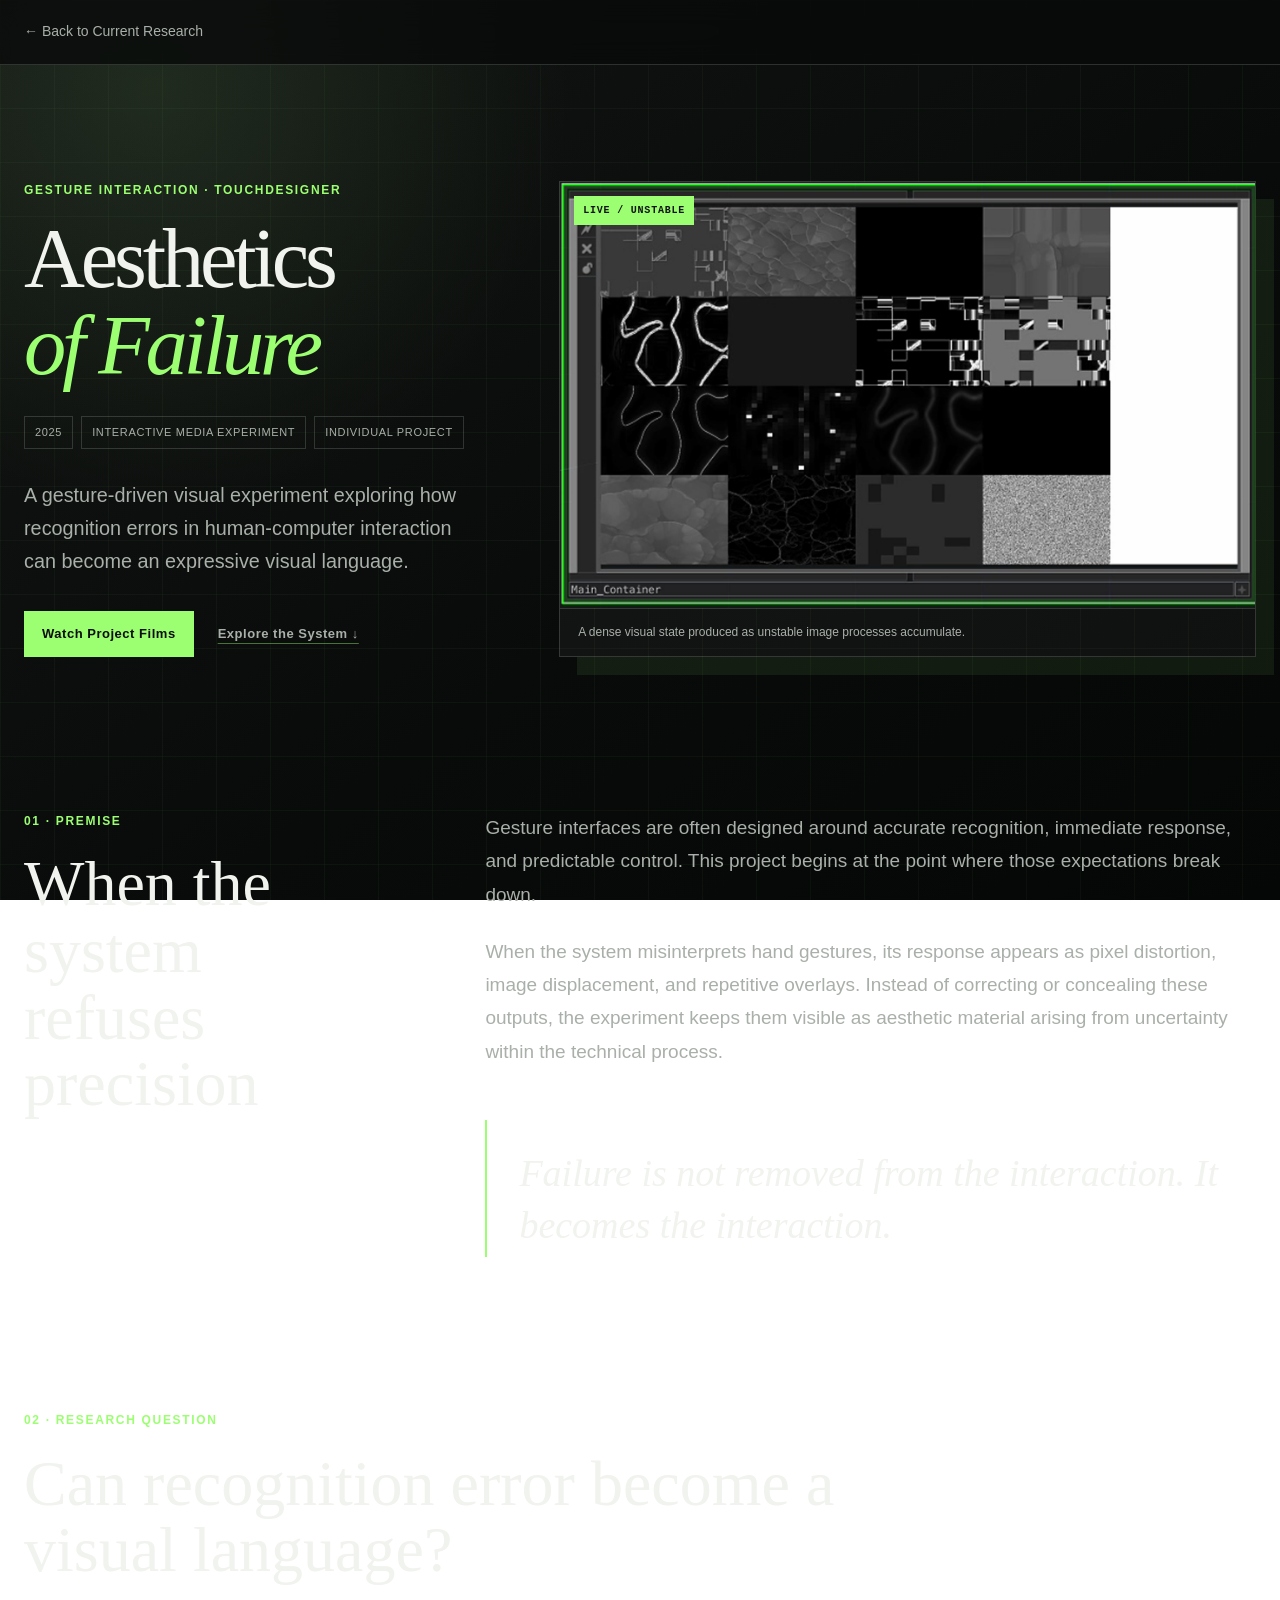
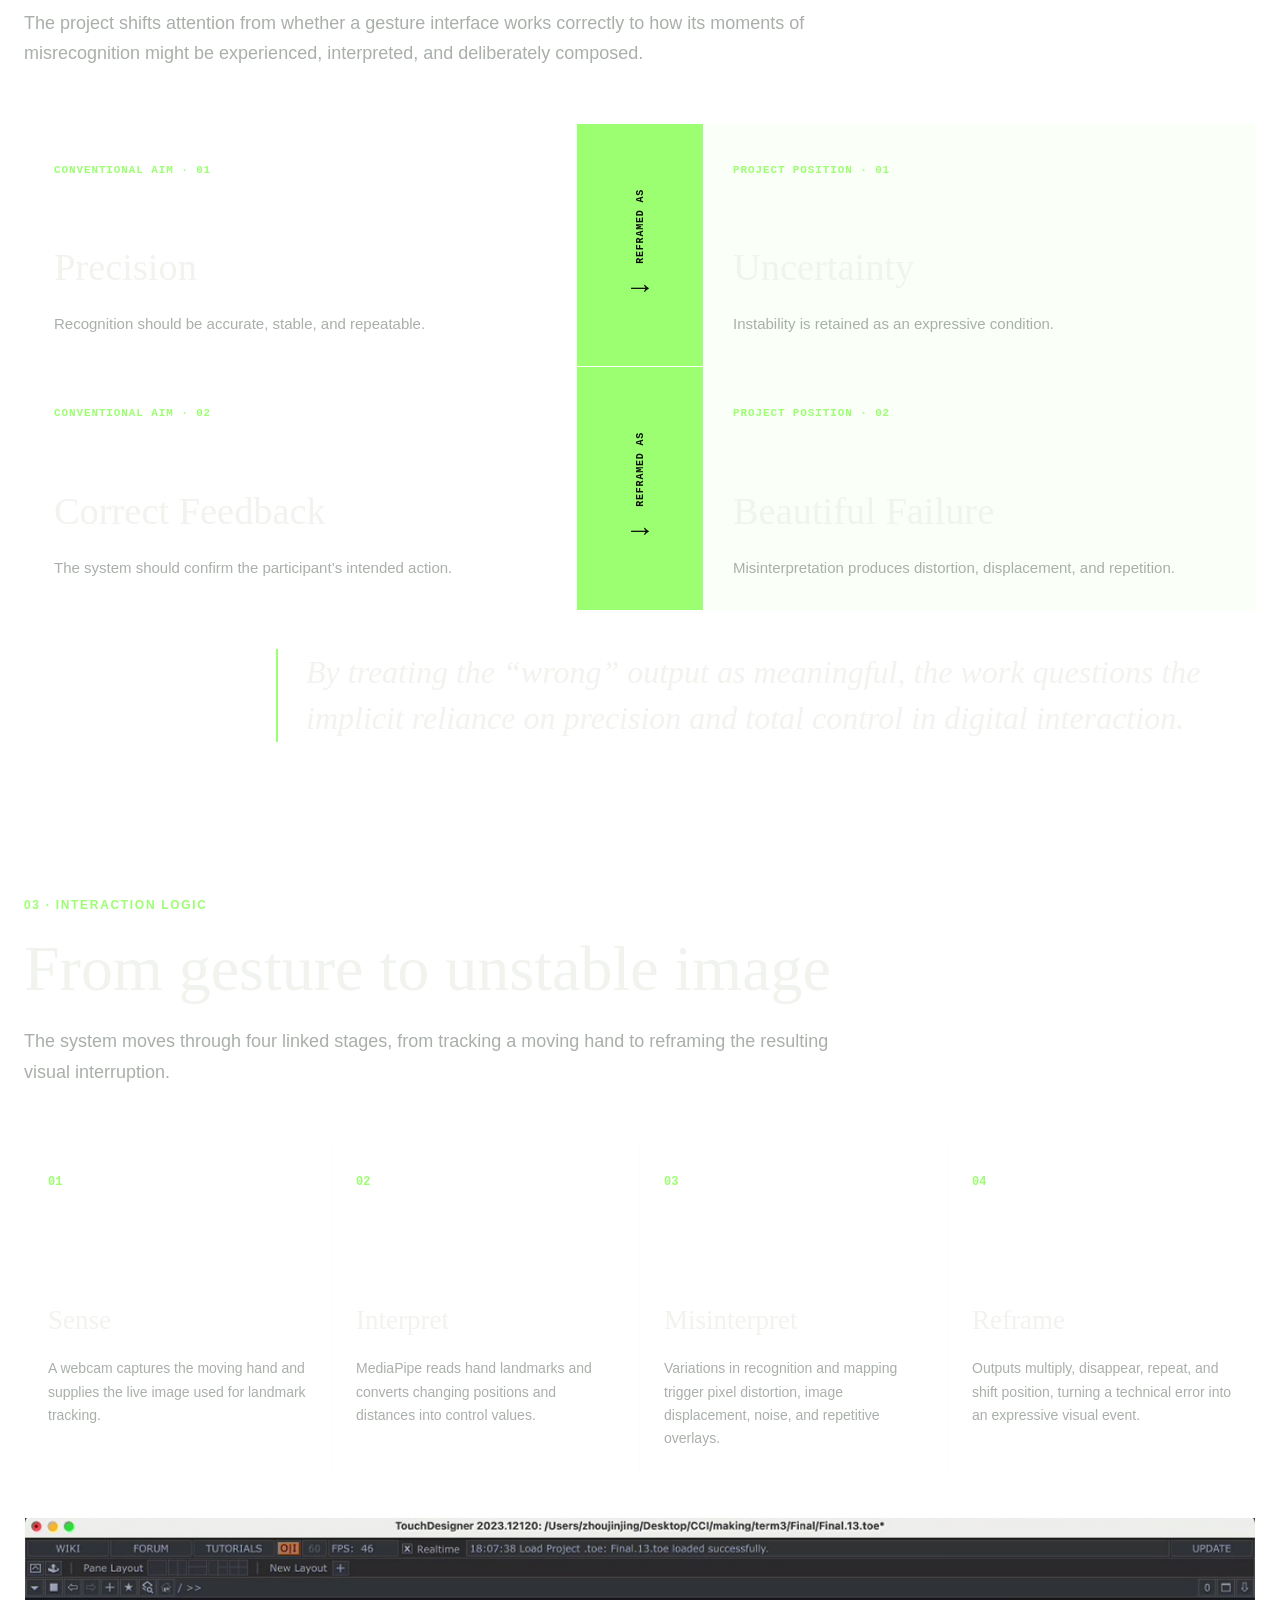
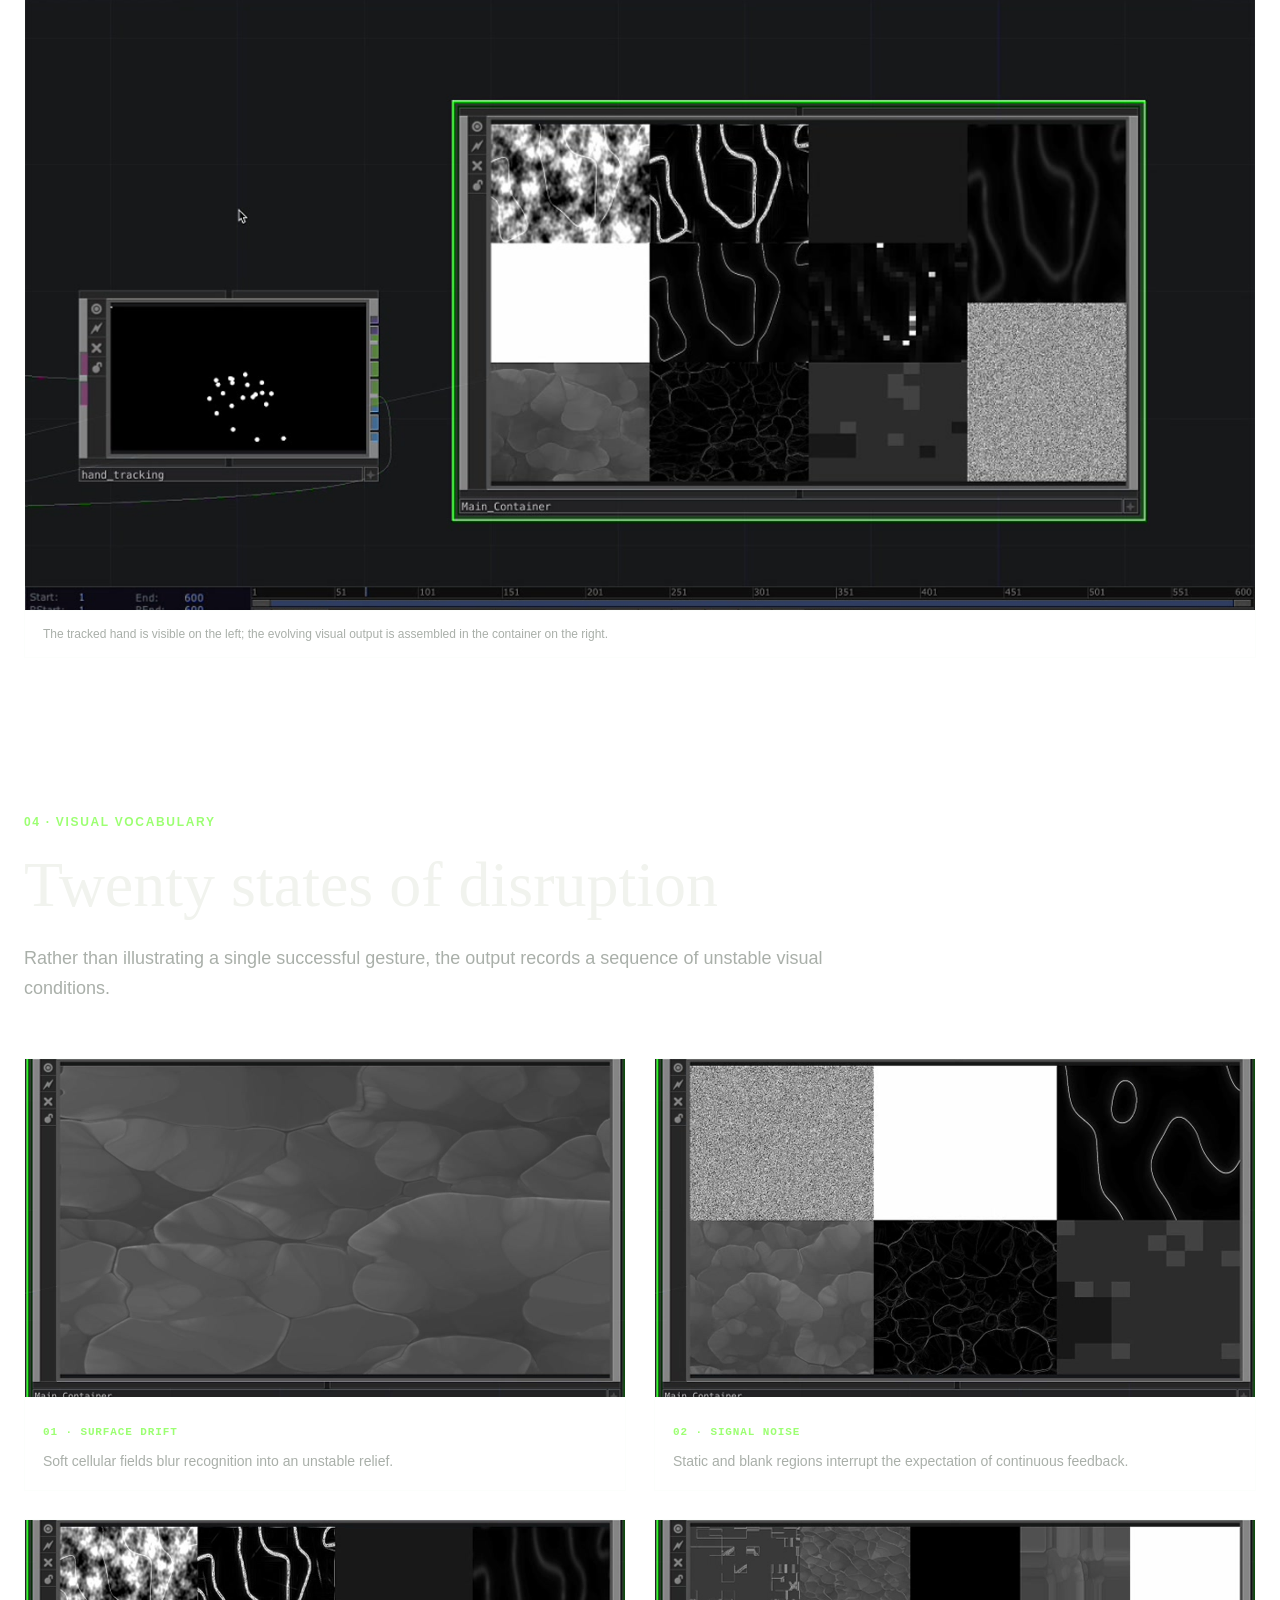
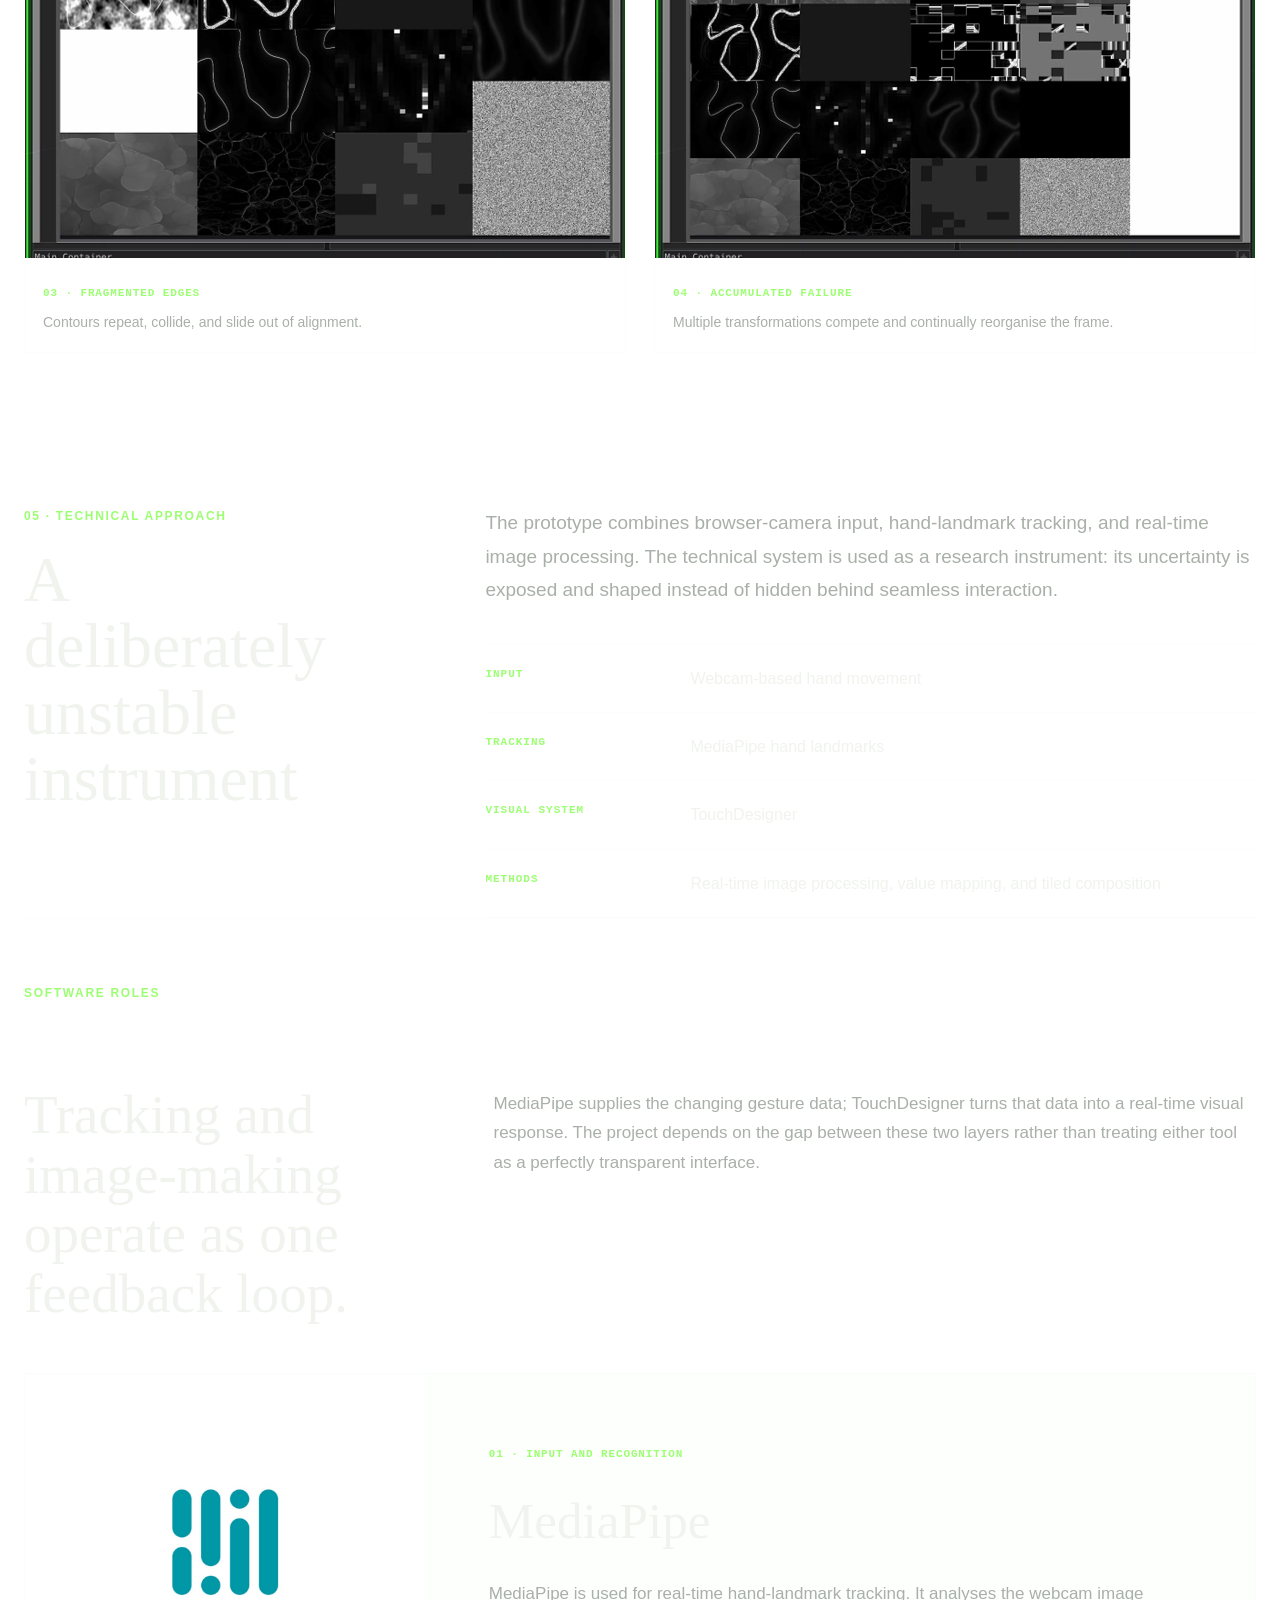
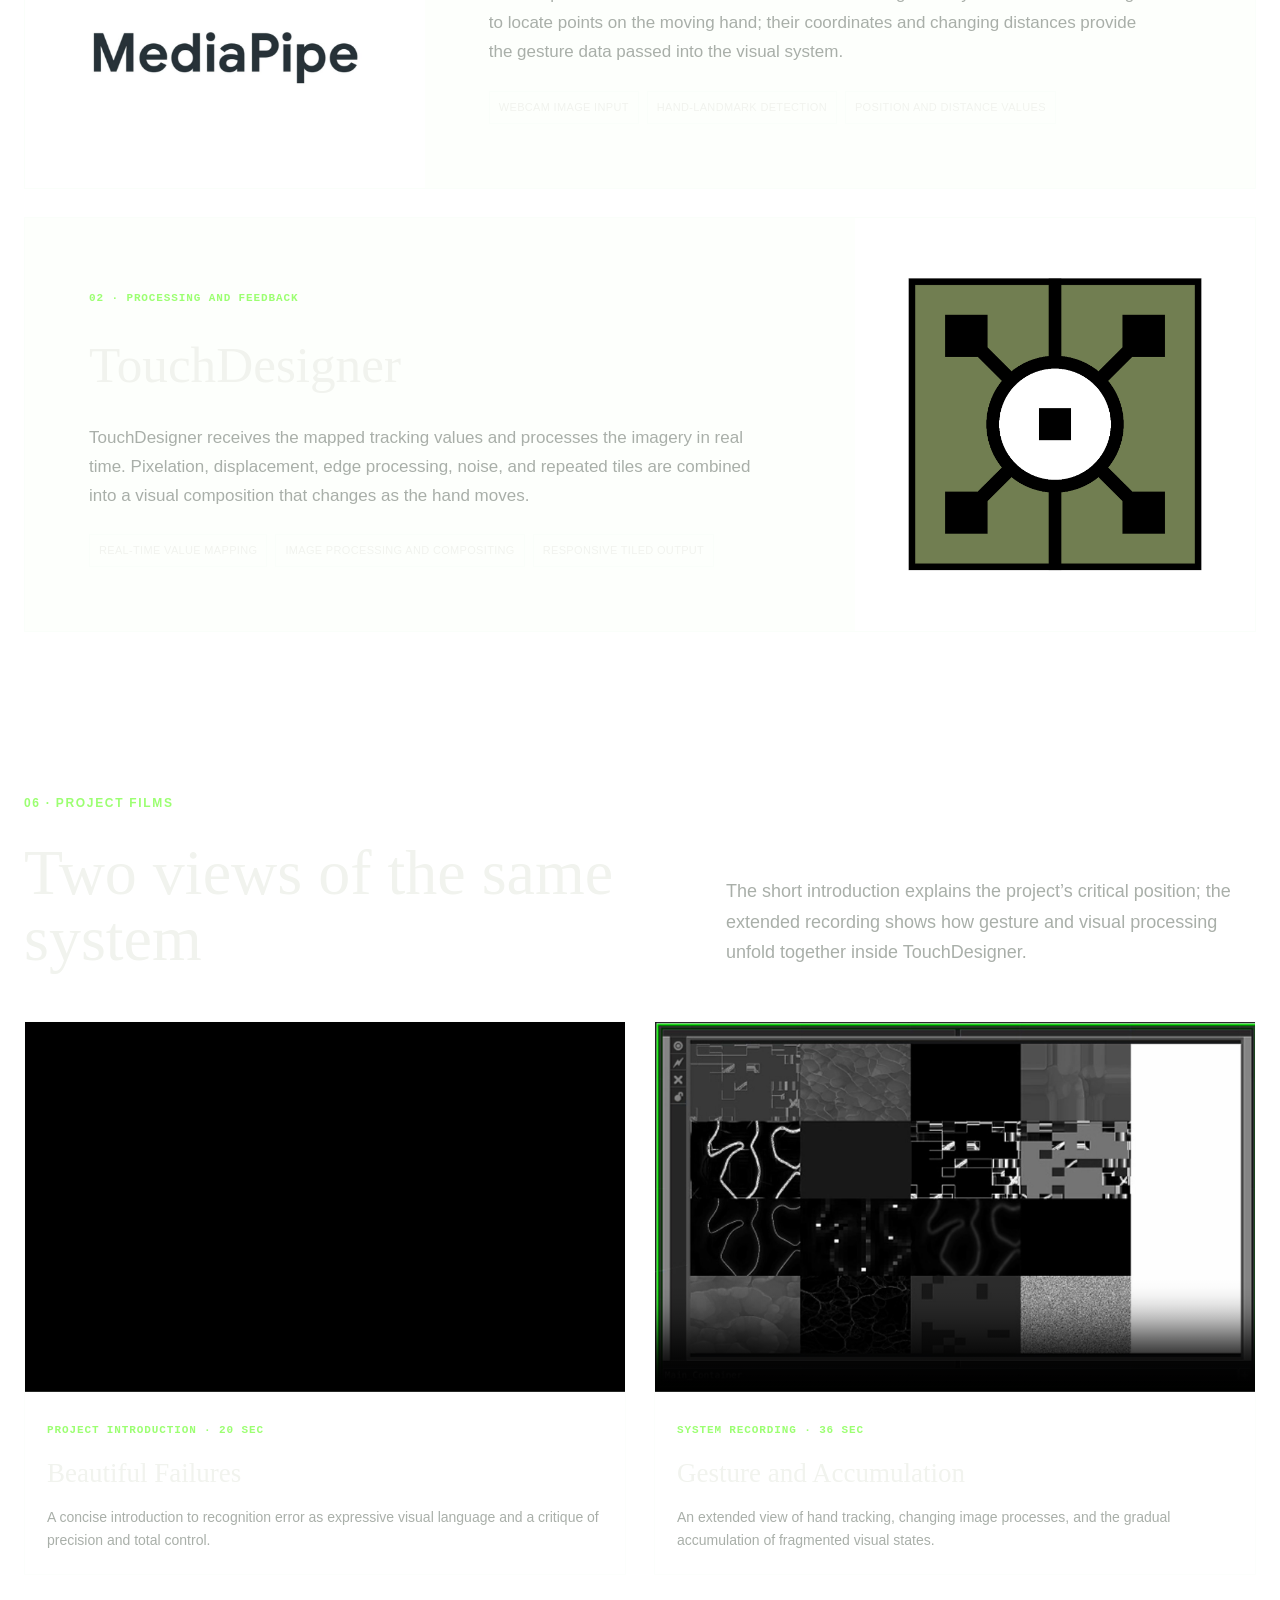
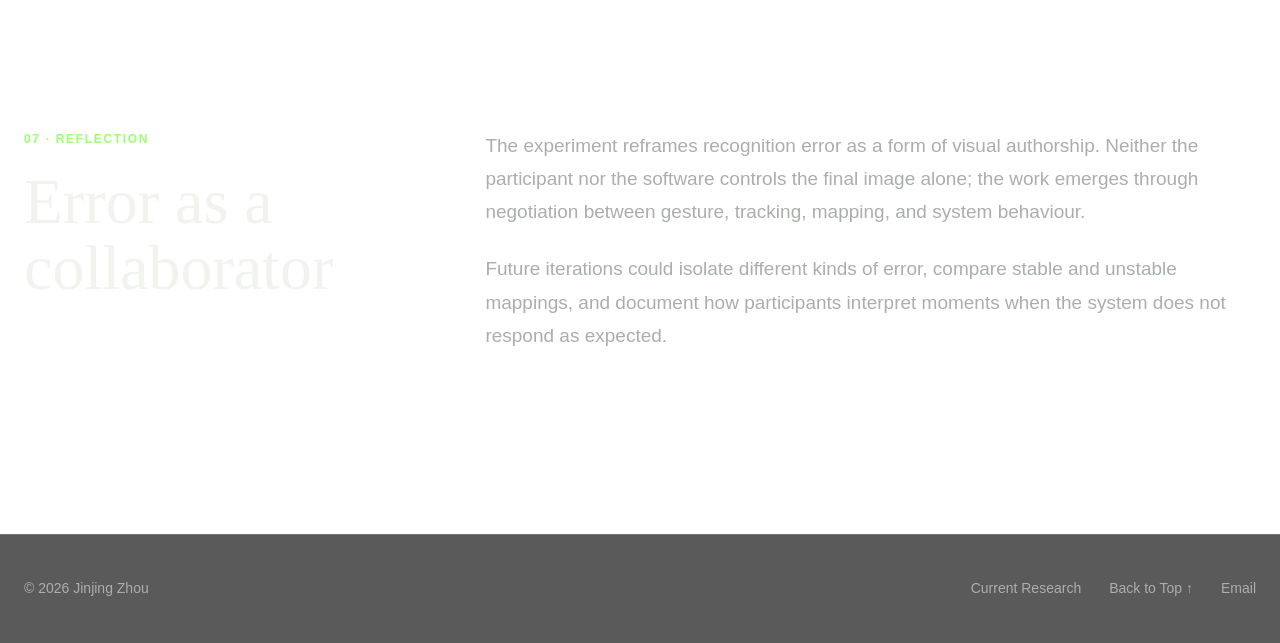
==== project-13.html @ 7a6c4981 "Add two project websites" ====
<!DOCTYPE html>
<html lang="en">
  <head>
    <meta charset="UTF-8">
    <meta name="viewport" content="width=device-width, initial-scale=1.0">
    <meta
      name="description"
      content="Aesthetics of Failure — a gesture-driven TouchDesigner experiment by Jinjing Zhou that transforms recognition errors into an expressive visual language."
    >
    <meta name="theme-color" content="#090b0a">

    <meta property="og:type" content="website">
    <meta property="og:title" content="Aesthetics of Failure | Jinjing Zhou">
    <meta
      property="og:description"
      content="A gesture-driven visual experiment that reinterprets recognition errors, pixel distortion, image displacement, and repetition as an artistic aesthetic."
    >
    <meta property="og:url" content="https://jinjingzhou.github.io/project-13.html">
    <meta
      property="og:image"
      content="https://jinjingzhou.github.io/image/aesthetics-of-failure/aof-hero.jpg"
    >
    <meta name="twitter:card" content="summary_large_image">

    <title>Aesthetics of Failure | Jinjing Zhou</title>
    <link rel="stylesheet" href="style.css">
  </head>

  <body id="top" class="failure-page">
    <header class="project-detail-nav">
      <div class="container">
        <a class="back-link" href="index.html#projects">
          ← Back to Current Research
        </a>
      </div>
    </header>

    <main class="failure-main">
      <section class="failure-hero">
        <div class="container failure-hero-grid">
          <div class="failure-hero-copy">
            <p class="failure-kicker">Gesture Interaction · TouchDesigner</p>
            <h1>
              <span>Aesthetics</span>
              <span class="failure-title-accent">of Failure</span>
            </h1>

            <div class="failure-meta" aria-label="Project information">
              <span>2025</span>
              <span>Interactive Media Experiment</span>
              <span>Individual Project</span>
            </div>

            <p class="failure-lede">
              A gesture-driven visual experiment exploring how recognition
              errors in human-computer interaction can become an expressive
              visual language.
            </p>

            <div class="failure-actions">
              <a class="failure-primary-action" href="#project-video">Watch Project Films</a>
              <a class="failure-text-action" href="#interaction-system">
                Explore the System ↓
              </a>
            </div>
          </div>

          <figure class="failure-hero-figure">
            <img
              src="image/aesthetics-of-failure/aof-hero.jpg"
              alt="A TouchDesigner output composed of fragmented monochrome textures, noise, edges, and displaced image tiles"
            >
            <figcaption>
              A dense visual state produced as unstable image processes accumulate.
            </figcaption>
          </figure>
        </div>
      </section>

      <section class="failure-section">
        <div class="container failure-split">
          <div class="failure-section-heading">
            <p class="failure-kicker">01 · Premise</p>
            <h2>When the system refuses precision</h2>
          </div>

          <div class="failure-section-copy">
            <p>
              Gesture interfaces are often designed around accurate recognition,
              immediate response, and predictable control. This project begins at
              the point where those expectations break down.
            </p>
            <p>
              When the system misinterprets hand gestures, its response appears
              as pixel distortion, image displacement, and repetitive overlays.
              Instead of correcting or concealing these outputs, the experiment
              keeps them visible as aesthetic material arising from uncertainty
              within the technical process.
            </p>

            <blockquote>
              Failure is not removed from the interaction. It becomes the interaction.
            </blockquote>
          </div>
        </div>
      </section>

      <section class="failure-section failure-position-section">
        <div class="container">
          <div class="failure-wide-heading">
            <p class="failure-kicker">02 · Research Question</p>
            <h2>Can recognition error become a visual language?</h2>
            <p>
              The project shifts attention from whether a gesture interface works
              correctly to how its moments of misrecognition might be experienced,
              interpreted, and deliberately composed.
            </p>
          </div>

          <div class="failure-position-map">
            <article class="failure-position-row">
              <div class="failure-position-from">
                <span>Conventional Aim · 01</span>
                <h3>Precision</h3>
                <p>Recognition should be accurate, stable, and repeatable.</p>
              </div>

              <div class="failure-position-shift" aria-hidden="true">
                <span>Reframed as</span>
                <strong>→</strong>
              </div>

              <div class="failure-position-to">
                <span>Project Position · 01</span>
                <h3>Uncertainty</h3>
                <p>Instability is retained as an expressive condition.</p>
              </div>
            </article>

            <article class="failure-position-row">
              <div class="failure-position-from">
                <span>Conventional Aim · 02</span>
                <h3>Correct Feedback</h3>
                <p>The system should confirm the participant’s intended action.</p>
              </div>

              <div class="failure-position-shift" aria-hidden="true">
                <span>Reframed as</span>
                <strong>→</strong>
              </div>

              <div class="failure-position-to">
                <span>Project Position · 02</span>
                <h3>Beautiful Failure</h3>
                <p>Misinterpretation produces distortion, displacement, and repetition.</p>
              </div>
            </article>
          </div>

          <p class="failure-critical-note">
            By treating the “wrong” output as meaningful, the work questions the
            implicit reliance on precision and total control in digital interaction.
          </p>
        </div>
      </section>

      <section id="interaction-system" class="failure-section">
        <div class="container">
          <div class="failure-wide-heading">
            <p class="failure-kicker">03 · Interaction Logic</p>
            <h2>From gesture to unstable image</h2>
            <p>
              The system moves through four linked stages, from tracking a moving
              hand to reframing the resulting visual interruption.
            </p>
          </div>

          <ol class="failure-flow">
            <li>
              <span>01</span>
              <h3>Sense</h3>
              <p>
                A webcam captures the moving hand and supplies the live image used
                for landmark tracking.
              </p>
            </li>
            <li>
              <span>02</span>
              <h3>Interpret</h3>
              <p>
                MediaPipe reads hand landmarks and converts changing positions and
                distances into control values.
              </p>
            </li>
            <li>
              <span>03</span>
              <h3>Misinterpret</h3>
              <p>
                Variations in recognition and mapping trigger pixel distortion,
                image displacement, noise, and repetitive overlays.
              </p>
            </li>
            <li>
              <span>04</span>
              <h3>Reframe</h3>
              <p>
                Outputs multiply, disappear, repeat, and shift position, turning
                a technical error into an expressive visual event.
              </p>
            </li>
          </ol>

          <figure class="failure-system-figure">
            <img
              src="image/aesthetics-of-failure/aof-system.jpg"
              alt="TouchDesigner interface showing hand landmark tracking on the left and fragmented visual output on the right"
            >
            <figcaption>
              The tracked hand is visible on the left; the evolving visual output
              is assembled in the container on the right.
            </figcaption>
          </figure>
        </div>
      </section>

      <section class="failure-section">
        <div class="container">
          <div class="failure-wide-heading">
            <p class="failure-kicker">04 · Visual Vocabulary</p>
            <h2>Twenty states of disruption</h2>
            <p>
              Rather than illustrating a single successful gesture, the output
              records a sequence of unstable visual conditions.
            </p>
          </div>

          <div class="failure-vocabulary-grid">
            <figure class="failure-visual-card">
              <img
                src="image/aesthetics-of-failure/aof-state-surface.jpg"
                alt="A soft grey cellular texture generated in TouchDesigner"
              >
              <figcaption>
                <span>01 · Surface Drift</span>
                <p>Soft cellular fields blur recognition into an unstable relief.</p>
              </figcaption>
            </figure>

            <figure class="failure-visual-card">
              <img
                src="image/aesthetics-of-failure/aof-state-noise.jpg"
                alt="A grid of noise, blank space, edge contours, and pixel textures"
              >
              <figcaption>
                <span>02 · Signal Noise</span>
                <p>Static and blank regions interrupt the expectation of continuous feedback.</p>
              </figcaption>
            </figure>

            <figure class="failure-visual-card">
              <img
                src="image/aesthetics-of-failure/aof-state-fragment.jpg"
                alt="Displaced monochrome image fragments arranged in an irregular grid"
              >
              <figcaption>
                <span>03 · Fragmented Edges</span>
                <p>Contours repeat, collide, and slide out of alignment.</p>
              </figcaption>
            </figure>

            <figure class="failure-visual-card">
              <img
                src="image/aesthetics-of-failure/aof-state-overload.jpg"
                alt="A dense mosaic of repeated black and white processed image tiles"
              >
              <figcaption>
                <span>04 · Accumulated Failure</span>
                <p>Multiple transformations compete and continually reorganise the frame.</p>
              </figcaption>
            </figure>
          </div>
        </div>

      </section>

      <section class="failure-section">
        <div class="container failure-method-grid">
          <div class="failure-section-heading">
            <p class="failure-kicker">05 · Technical Approach</p>
            <h2>A deliberately unstable instrument</h2>
          </div>

          <div>
            <p class="failure-method-intro">
              The prototype combines browser-camera input, hand-landmark tracking,
              and real-time image processing. The technical system is used as a
              research instrument: its uncertainty is exposed and shaped instead
              of hidden behind seamless interaction.
            </p>

            <dl class="failure-method-list">
              <div>
                <dt>Input</dt>
                <dd>Webcam-based hand movement</dd>
              </div>
              <div>
                <dt>Tracking</dt>
                <dd>MediaPipe hand landmarks</dd>
              </div>
              <div>
                <dt>Visual System</dt>
                <dd>TouchDesigner</dd>
              </div>
              <div>
                <dt>Methods</dt>
                <dd>Real-time image processing, value mapping, and tiled composition</dd>
              </div>
            </dl>
          </div>
        </div>

        <div class="container failure-software-block">
          <div class="failure-software-heading">
            <p class="failure-kicker">Software Roles</p>
            <h3>Tracking and image-making operate as one feedback loop.</h3>
            <p>
              MediaPipe supplies the changing gesture data; TouchDesigner turns
              that data into a real-time visual response. The project depends on
              the gap between these two layers rather than treating either tool as
              a perfectly transparent interface.
            </p>
          </div>

          <div class="failure-software-grid">
            <article class="failure-software-card">
              <figure class="failure-software-logo">
                <img
                  src="image/aesthetics-of-failure/mediapipe.jpg"
                  alt="MediaPipe logo"
                >
              </figure>

              <div class="failure-software-copy">
                <span>01 · Input and Recognition</span>
                <h3>MediaPipe</h3>
                <p>
                  MediaPipe is used for real-time hand-landmark tracking. It
                  analyses the webcam image to locate points on the moving hand;
                  their coordinates and changing distances provide the gesture
                  data passed into the visual system.
                </p>
                <ul>
                  <li>Webcam image input</li>
                  <li>Hand-landmark detection</li>
                  <li>Position and distance values</li>
                </ul>
              </div>
            </article>

            <article class="failure-software-card failure-software-card-reverse">
              <figure class="failure-software-logo">
                <img
                  src="image/aesthetics-of-failure/touchdesigner-logo.png"
                  alt="TouchDesigner logo"
                >
              </figure>

              <div class="failure-software-copy">
                <span>02 · Processing and Feedback</span>
                <h3>TouchDesigner</h3>
                <p>
                  TouchDesigner receives the mapped tracking values and processes
                  the imagery in real time. Pixelation, displacement, edge
                  processing, noise, and repeated tiles are combined into a visual
                  composition that changes as the hand moves.
                </p>
                <ul>
                  <li>Real-time value mapping</li>
                  <li>Image processing and compositing</li>
                  <li>Responsive tiled output</li>
                </ul>
              </div>
            </article>
          </div>
        </div>
      </section>

      <section id="project-video" class="failure-section failure-demo-section">
        <div class="container">
          <div class="failure-demo-heading">
            <p class="failure-kicker">06 · Project Films</p>
            <h2>Two views of the same system</h2>
            <p>
              The short introduction explains the project’s critical position;
              the extended recording shows how gesture and visual processing
              unfold together inside TouchDesigner.
            </p>
          </div>

          <div class="failure-film-grid">
            <article class="failure-film-card">
              <div class="failure-demo-frame failure-youtube-frame">
                <iframe
                  src="https://www.youtube.com/embed/AAACPcZaxBM"
                  title="Aesthetics of Failure project introduction"
                  loading="lazy"
                  allow="accelerometer; autoplay; clipboard-write; encrypted-media; gyroscope; picture-in-picture; web-share"
                  referrerpolicy="strict-origin-when-cross-origin"
                  allowfullscreen
                ></iframe>
              </div>
              <div class="failure-film-copy">
                <span>Project Introduction · 20 sec</span>
                <h3>Beautiful Failures</h3>
                <p>
                  A concise introduction to recognition error as expressive
                  visual language and a critique of precision and total control.
                </p>
              </div>
            </article>

            <article class="failure-film-card">
              <div class="failure-demo-frame">
                <video
                  controls
                  muted
                  playsinline
                  preload="metadata"
                  poster="image/aesthetics-of-failure/aof-hero.jpg"
                >
                  <source
                    src="image/aesthetics-of-failure/aesthetics-of-failure-demo.mp4"
                    type="video/mp4"
                  >
                  Your browser does not support embedded video.
                </video>
              </div>
              <div class="failure-film-copy">
                <span>System Recording · 36 sec</span>
                <h3>Gesture and Accumulation</h3>
                <p>
                  An extended view of hand tracking, changing image processes,
                  and the gradual accumulation of fragmented visual states.
                </p>
              </div>
            </article>
          </div>
        </div>
      </section>

      <section class="failure-section failure-reflection-section">
        <div class="container failure-split">
          <div class="failure-section-heading">
            <p class="failure-kicker">07 · Reflection</p>
            <h2>Error as a collaborator</h2>
          </div>

          <div class="failure-section-copy">
            <p>
              The experiment reframes recognition error as a form of visual
              authorship. Neither the participant nor the software controls the
              final image alone; the work emerges through negotiation between
              gesture, tracking, mapping, and system behaviour.
            </p>
            <p>
              Future iterations could isolate different kinds of error, compare
              stable and unstable mappings, and document how participants interpret
              moments when the system does not respond as expected.
            </p>
          </div>
        </div>
      </section>
    </main>

    <footer class="project-footer failure-footer">
      <div class="container project-footer-content">
        <p>© 2026 Jinjing Zhou</p>

        <div class="project-footer-links">
          <a href="index.html#projects">Current Research</a>
          <a href="#top">Back to Top ↑</a>
          <a href="mailto:zhoujinjing2023@163.com">Email</a>
        </div>
      </div>
    </footer>
  </body>
</html>
---- style.css ----
/* 基础设置 */
:root {
  --content-width: 1280px;
  --gradient-start: #e8c5d2;
  --gradient-end: #a8cfdb;

  --text: #173128;
  --secondary-text: #5f6d66;
  --surface: #fffdf8;
  --accent: #a1402f;
  --line: rgba(23, 49, 40, 0.2);
}

/* Daoist Generative Visualisation: current research project page */
.dao-page {
  --text: #171713;
  --secondary-text: #655f55;
  --accent: #a43b2d;
  --dao-paper: #ede8dc;
  --dao-paper-deep: #ded6c7;
  --dao-ink: #11120f;
  --dao-moss: #68705a;
  --line: rgba(23, 23, 19, 0.2);

  min-height: 100vh;
  color: var(--text);
  background:
    radial-gradient(circle at 14% 8%, rgba(255, 255, 255, 0.72), transparent 29%),
    linear-gradient(90deg, rgba(41, 39, 33, 0.025) 1px, transparent 1px),
    linear-gradient(var(--dao-paper) 0%, #e7e0d3 100%);
  background-attachment: fixed;
  background-size: auto, 82px 82px, auto;
}

.dao-page .project-detail-nav {
  background: rgba(237, 232, 220, 0.9);
  border-bottom-color: var(--line);
  backdrop-filter: blur(14px);
}

.dao-page .project-detail-nav .back-link,
.dao-page .project-footer p,
.dao-page .project-footer-links a {
  color: var(--secondary-text);
}

.dao-page .project-detail-nav .back-link:hover,
.dao-page .project-footer-links a:hover {
  color: var(--accent);
}

.dao-main {
  overflow: hidden;
}

.dao-kicker {
  margin: 0 0 20px;
  color: var(--accent);
  font-family: Arial, Helvetica, sans-serif;
  font-size: 11px;
  font-weight: bold;
  letter-spacing: 0.15em;
  text-transform: uppercase;
}

.dao-hero {
  padding: clamp(74px, 9vw, 132px) 0 0;
}

.dao-hero-grid {
  display: grid;
  grid-template-columns: minmax(0, 0.86fr) minmax(0, 1.14fr);
  gap: clamp(48px, 7vw, 104px);
  align-items: center;
}

.dao-hero-copy h1 {
  max-width: 720px;
  margin: 0 0 34px;
  font-family: Georgia, "Times New Roman", serif;
  font-size: clamp(52px, 5.8vw, 88px);
  font-weight: normal;
  line-height: 0.9;
  letter-spacing: -0.055em;
}

.dao-hero-copy h1 span {
  display: block;
}

.dao-title-accent {
  margin-top: 0.14em;
  color: var(--accent);
  font-style: italic;
}

.dao-meta {
  margin-bottom: 30px;
  display: flex;
  flex-wrap: wrap;
  gap: 8px;
}

.dao-meta span {
  padding: 6px 10px;
  color: var(--secondary-text);
  font-size: 11px;
  letter-spacing: 0.055em;
  text-transform: uppercase;
  border: 1px solid var(--line);
}

.dao-lede {
  max-width: 620px;
  margin: 0;
  color: var(--secondary-text);
  font-size: clamp(18px, 1.55vw, 23px);
  line-height: 1.65;
}

.dao-actions {
  margin-top: 34px;
  display: flex;
  flex-wrap: wrap;
  gap: 18px 28px;
  align-items: center;
}

.dao-primary-action {
  padding: 14px 20px;
  color: #fffaf0;
  font-size: 13px;
  font-weight: bold;
  letter-spacing: 0.035em;
  background: var(--accent);
  border: 1px solid var(--accent);
}

.dao-primary-action:hover {
  color: var(--accent);
  background: transparent;
}

.dao-text-action {
  padding: 5px 0;
  color: var(--text);
  font-size: 13px;
  font-weight: bold;
  border-bottom: 1px solid currentColor;
}

.dao-text-action:hover {
  color: var(--accent);
}

.dao-hero-figure,
.dao-stage-visual,
.dao-system-figure,
.dao-process-card,
.dao-film-shell {
  margin: 0;
}

.dao-hero-figure {
  overflow: hidden;
  background: var(--dao-ink);
  border: 1px solid var(--dao-ink);
  box-shadow: 14px 14px 0 rgba(164, 59, 45, 0.16);
}

.dao-hero-figure img {
  width: 100%;
  aspect-ratio: 4 / 3;
  display: block;
  object-fit: cover;
}

.dao-hero-figure figcaption,
.dao-stage-visual figcaption,
.dao-system-figure figcaption,
.dao-process-card figcaption {
  padding: 15px 17px;
  color: #d2cbbf;
  font-size: 12px;
  line-height: 1.5;
  background: var(--dao-ink);
}

.dao-section {
  margin-top: clamp(112px, 12vw, 184px);
}

.dao-premise-grid {
  display: grid;
  grid-template-columns: minmax(320px, 0.72fr) minmax(0, 1.28fr);
  gap: clamp(54px, 9vw, 132px);
  align-items: center;
}

.dao-verse-panel {
  position: relative;
  min-height: 560px;
  padding: clamp(34px, 5vw, 66px);
  overflow: hidden;
  color: #f4efe5;
  background: var(--dao-ink);
}

.dao-verse-panel::after {
  position: absolute;
  right: -95px;
  bottom: -95px;
  width: 210px;
  height: 210px;
  content: "";
  border: 1px solid rgba(237, 232, 220, 0.24);
  border-radius: 50%;
}

.dao-verse {
  min-height: 390px;
  margin: 20px 0 28px;
  display: flex;
  flex-direction: row-reverse;
  justify-content: center;
  gap: clamp(22px, 3vw, 42px);
  font-family: "Songti SC", "STSong", "SimSun", Georgia, serif;
  font-size: clamp(34px, 4.3vw, 58px);
  font-weight: normal;
  line-height: 1;
}

.dao-verse span {
  writing-mode: vertical-rl;
}

.dao-verse-source {
  position: relative;
  z-index: 1;
  margin: 0;
  color: #aaa398;
  font-size: 11px;
  letter-spacing: 0.06em;
  text-transform: uppercase;
}

.dao-section-copy h2,
.dao-wide-heading h2,
.dao-system-heading h2,
.dao-demo-heading h2,
.dao-reflection-grid h2 {
  margin: 0;
  font-family: Georgia, "Times New Roman", serif;
  font-size: clamp(42px, 5.8vw, 78px);
  font-weight: normal;
  line-height: 1.03;
  letter-spacing: -0.035em;
}

.dao-section-copy > p {
  margin: 28px 0 0;
  color: var(--secondary-text);
  font-size: 18px;
  line-height: 1.78;
}

.dao-section-copy .dao-context-note {
  margin-top: 38px;
  padding: 21px 0 0 25px;
  color: var(--text);
  font-family: Georgia, "Times New Roman", serif;
  font-size: 19px;
  font-style: italic;
  border-top: 1px solid var(--line);
  border-left: 2px solid var(--accent);
}

.dao-wide-heading {
  max-width: 960px;
  margin-bottom: clamp(52px, 7vw, 88px);
}

.dao-wide-heading > p:last-child {
  max-width: 800px;
  margin: 24px 0 0;
  color: var(--secondary-text);
  font-size: 18px;
  line-height: 1.7;
}

.dao-sequence-list {
  border-top: 1px solid var(--line);
}

.dao-stage {
  padding: clamp(38px, 6vw, 76px) 0;
  display: grid;
  grid-template-columns: minmax(0, 1.45fr) minmax(250px, 0.55fr);
  gap: clamp(34px, 7vw, 96px);
  align-items: center;
  border-bottom: 1px solid var(--line);
}

.dao-stage-visual {
  overflow: hidden;
  background: #000;
  border: 1px solid rgba(17, 18, 15, 0.35);
}

.dao-stage-visual img {
  width: 100%;
  aspect-ratio: 2 / 1;
  display: block;
  object-fit: cover;
}

.dao-stage-copy > span {
  display: block;
  margin-bottom: clamp(38px, 5vw, 68px);
  color: var(--accent);
  font-family: Georgia, "Times New Roman", serif;
  font-size: clamp(48px, 6vw, 82px);
  line-height: 0.8;
}

.dao-stage-copy > p:first-of-type {
  margin: 0 0 9px;
  color: var(--dao-moss);
  font-family: "Songti SC", "STSong", "SimSun", Georgia, serif;
  font-size: 18px;
  letter-spacing: 0.08em;
}

.dao-stage-copy h3 {
  margin: 0 0 18px;
  font-family: Georgia, "Times New Roman", serif;
  font-size: clamp(29px, 3.4vw, 46px);
  font-weight: normal;
  line-height: 1.08;
}

.dao-stage-copy > p:last-child {
  margin: 0;
  color: var(--secondary-text);
  font-size: 15px;
  line-height: 1.7;
}

.dao-stage-reverse {
  grid-template-columns: minmax(250px, 0.55fr) minmax(0, 1.45fr);
}

.dao-stage-reverse .dao-stage-visual {
  order: 2;
}

.dao-stage-reverse .dao-stage-copy {
  order: 1;
}

.dao-system-section {
  margin-top: clamp(112px, 12vw, 184px);
  padding: clamp(82px, 9vw, 132px) 0;
  color: #f4efe5;
  background:
    linear-gradient(rgba(237, 232, 220, 0.035) 1px, transparent 1px),
    linear-gradient(90deg, rgba(237, 232, 220, 0.035) 1px, transparent 1px),
    var(--dao-ink);
  background-size: 58px 58px;
}

.dao-system-section .dao-kicker {
  color: #d36c59;
}

.dao-system-heading {
  margin-bottom: 50px;
  display: grid;
  grid-template-columns: minmax(0, 0.95fr) minmax(280px, 1.05fr);
  gap: clamp(42px, 8vw, 112px);
  align-items: end;
}

.dao-system-heading > p {
  margin: 0 0 7px;
  color: #aaa398;
  font-size: 18px;
  line-height: 1.72;
}

.dao-system-figure {
  overflow: hidden;
  border: 1px solid rgba(237, 232, 220, 0.22);
}

.dao-system-figure img {
  width: 100%;
  display: block;
}

.dao-system-figure figcaption {
  padding: 17px 20px;
  border-top: 1px solid rgba(237, 232, 220, 0.18);
}

.dao-system-flow {
  margin: 54px 0 0;
  padding: 0;
  display: grid;
  grid-template-columns: repeat(4, minmax(0, 1fr));
  list-style: none;
  border-top: 1px solid rgba(237, 232, 220, 0.2);
  border-bottom: 1px solid rgba(237, 232, 220, 0.2);
}

.dao-system-flow li {
  min-height: 225px;
  padding: 25px 24px;
  border-right: 1px solid rgba(237, 232, 220, 0.2);
}

.dao-system-flow li:last-child {
  border-right: 0;
}

.dao-system-flow span {
  color: #d36c59;
  font-family: "Courier New", Courier, monospace;
  font-size: 12px;
  font-weight: bold;
}

.dao-system-flow h3 {
  margin: 58px 0 12px;
  font-family: Georgia, "Times New Roman", serif;
  font-size: 25px;
  font-weight: normal;
}

.dao-system-flow p {
  margin: 0;
  color: #aaa398;
  font-size: 13px;
  line-height: 1.65;
}

.dao-process-grid {
  display: grid;
  grid-template-columns: repeat(2, minmax(0, 1fr));
  gap: 28px;
  align-items: stretch;
}

.dao-process-card {
  overflow: hidden;
  display: flex;
  flex-direction: column;
  background: #f9f7f1;
  border: 1px solid var(--line);
}

.dao-process-card img {
  width: 100%;
  flex: 1;
  display: block;
  object-fit: contain;
  background: #fff;
}

.dao-process-card-large img,
.dao-process-card:not(.dao-process-card-large) img {
  aspect-ratio: 1.15 / 1;
}

.dao-process-card figcaption {
  min-height: 112px;
  color: var(--secondary-text);
  background: transparent;
  border-top: 1px solid var(--line);
}

.dao-process-card figcaption span {
  margin-bottom: 8px;
  display: block;
  color: var(--accent);
  font-size: 10px;
  font-weight: bold;
  letter-spacing: 0.1em;
  text-transform: uppercase;
}

.dao-tool-notes {
  margin-top: 42px;
  display: grid;
  grid-template-columns: repeat(2, minmax(0, 1fr));
  border-top: 1px solid var(--line);
  border-bottom: 1px solid var(--line);
}

.dao-tool-notes article {
  padding: 30px;
  border-right: 1px solid var(--line);
}

.dao-tool-notes article:last-child {
  border-right: 0;
}

.dao-tool-notes span,
.dao-film-caption > span,
.dao-soundtrack span {
  color: var(--accent);
  font-family: "Courier New", Courier, monospace;
  font-size: 10px;
  font-weight: bold;
  letter-spacing: 0.08em;
  text-transform: uppercase;
}

.dao-tool-notes h3,
.dao-soundtrack h3 {
  margin: 38px 0 12px;
  font-family: Georgia, "Times New Roman", serif;
  font-size: 27px;
  font-weight: normal;
}

.dao-tool-notes p,
.dao-soundtrack p {
  margin: 0;
  color: var(--secondary-text);
  font-size: 14px;
  line-height: 1.65;
}

.dao-demo-heading {
  margin-bottom: 48px;
  display: grid;
  grid-template-columns: minmax(0, 0.95fr) minmax(280px, 1.05fr);
  gap: clamp(42px, 8vw, 112px);
  align-items: end;
}

.dao-demo-heading > p {
  margin: 0 0 6px;
  color: var(--secondary-text);
  font-size: 18px;
  line-height: 1.7;
}

.dao-film-shell {
  overflow: hidden;
  background: var(--dao-ink);
  border: 1px solid var(--dao-ink);
}

.dao-film-shell video {
  width: 100%;
  aspect-ratio: 4 / 3;
  display: block;
  background: #000;
}

.dao-film-caption {
  padding: 20px 22px;
  display: grid;
  grid-template-columns: minmax(200px, 0.45fr) minmax(0, 1fr);
  gap: 32px;
  align-items: start;
  border-top: 1px solid rgba(237, 232, 220, 0.16);
}

.dao-film-caption p {
  margin: 0;
  color: #aaa398;
  font-size: 13px;
  line-height: 1.6;
}

.dao-soundtrack {
  margin-top: 28px;
  padding: clamp(26px, 4vw, 44px);
  display: grid;
  grid-template-columns: minmax(0, 1fr) minmax(280px, 0.7fr);
  gap: clamp(38px, 7vw, 96px);
  align-items: center;
  background: rgba(255, 255, 255, 0.28);
  border: 1px solid var(--line);
}

.dao-soundtrack h3 {
  margin-top: 18px;
}

.dao-soundtrack audio {
  width: 100%;
}

.dao-reflection-section {
  padding: clamp(68px, 8vw, 106px) 0;
  color: #f4efe5;
  background: var(--dao-ink);
}

.dao-reflection-grid {
  display: grid;
  grid-template-columns: minmax(0, 0.82fr) minmax(0, 1.18fr);
  gap: clamp(54px, 9vw, 132px);
}

.dao-reflection-grid > div:last-child p {
  margin: 0 0 24px;
  color: #aaa398;
  font-size: 18px;
  line-height: 1.78;
}

.dao-reflection-grid > div:last-child p:last-child {
  margin-bottom: 0;
}

.dao-footer {
  background: #090a08;
  border-top-color: rgba(237, 232, 220, 0.14);
}

@media (max-width: 950px) {
  .dao-hero-grid,
  .dao-premise-grid,
  .dao-system-heading,
  .dao-process-grid,
  .dao-demo-heading,
  .dao-reflection-grid {
    grid-template-columns: 1fr;
  }

  .dao-hero-grid,
  .dao-premise-grid,
  .dao-system-heading,
  .dao-demo-heading,
  .dao-reflection-grid {
    gap: 46px;
  }

  .dao-stage,
  .dao-stage-reverse {
    grid-template-columns: minmax(0, 1.18fr) minmax(230px, 0.82fr);
    gap: 42px;
  }

  .dao-stage-reverse .dao-stage-visual,
  .dao-stage-reverse .dao-stage-copy {
    order: initial;
  }

  .dao-system-flow {
    grid-template-columns: repeat(2, minmax(0, 1fr));
  }

  .dao-system-flow li:nth-child(2) {
    border-right: 0;
  }

  .dao-system-flow li:nth-child(-n + 2) {
    border-bottom: 1px solid rgba(237, 232, 220, 0.2);
  }

}

@media (max-width: 700px) {
  .dao-hero {
    padding-top: 58px;
  }

  .dao-hero-copy h1 {
    font-size: clamp(46px, 15vw, 66px);
  }

  .dao-hero-figure {
    box-shadow: 8px 8px 0 rgba(164, 59, 45, 0.15);
  }

  .dao-section {
    margin-top: 88px;
  }

  .dao-verse-panel {
    min-height: 470px;
    padding: 30px 22px;
  }

  .dao-verse {
    min-height: 330px;
    gap: 18px;
    font-size: clamp(30px, 10vw, 42px);
  }

  .dao-section-copy > p,
  .dao-wide-heading > p:last-child,
  .dao-system-heading > p,
  .dao-demo-heading > p,
  .dao-reflection-grid > div:last-child p {
    font-size: 16px;
  }

  .dao-wide-heading {
    margin-bottom: 38px;
  }

  .dao-stage,
  .dao-stage-reverse {
    padding: 34px 0;
    grid-template-columns: 1fr;
    gap: 28px;
  }

  .dao-stage-copy > span {
    margin-bottom: 30px;
  }

  .dao-system-section {
    margin-top: 88px;
    padding: 72px 0;
  }

  .dao-system-flow,
  .dao-tool-notes {
    grid-template-columns: 1fr;
  }

  .dao-system-flow li,
  .dao-system-flow li:nth-child(2) {
    min-height: auto;
    padding: 24px 0 28px;
    border-right: 0;
    border-bottom: 1px solid rgba(237, 232, 220, 0.2);
  }

  .dao-system-flow li:last-child {
    border-bottom: 0;
  }

  .dao-system-flow h3 {
    margin-top: 38px;
  }

  .dao-process-card-large img,
  .dao-process-card:not(.dao-process-card-large) img {
    aspect-ratio: auto;
  }

  .dao-tool-notes article {
    padding: 26px 0;
    border-right: 0;
    border-bottom: 1px solid var(--line);
  }

  .dao-tool-notes article:last-child {
    border-bottom: 0;
  }

  .dao-tool-notes h3 {
    margin-top: 30px;
  }

  .dao-film-caption,
  .dao-soundtrack {
    grid-template-columns: 1fr;
  }

  .dao-film-caption {
    gap: 12px;
  }

  .dao-soundtrack {
    gap: 30px;
  }
}

/* Aesthetics of Failure: current research project page */
.failure-page {
  --text: #f1f3ee;
  --secondary-text: #a9afa9;
  --accent: #9cff72;
  --failure-yellow: #e3d969;
  --line: rgba(237, 245, 233, 0.16);

  min-height: 100vh;
  color: var(--text);
  background:
    linear-gradient(rgba(156, 255, 114, 0.035) 1px, transparent 1px),
    linear-gradient(90deg, rgba(156, 255, 114, 0.035) 1px, transparent 1px),
    radial-gradient(circle at 12% 10%, rgba(90, 130, 79, 0.22), transparent 30%),
    linear-gradient(145deg, #121513 0%, #090b0a 58%, #050606 100%);
  background-attachment: fixed;
  background-size: 54px 54px, 54px 54px, auto, auto;
}

.failure-page .project-detail-nav {
  background: rgba(8, 10, 9, 0.78);
  border-bottom-color: var(--line);
}

.failure-page .project-detail-nav .back-link,
.failure-page .project-footer p,
.failure-page .project-footer-links a {
  color: var(--secondary-text);
}

.failure-page .project-detail-nav .back-link:hover,
.failure-page .project-footer-links a:hover {
  color: var(--accent);
}

.failure-main {
  overflow: hidden;
}

.failure-hero {
  padding: clamp(72px, 9vw, 132px) 0 0;
}

.failure-hero-grid {
  display: grid;
  grid-template-columns: minmax(0, 0.78fr) minmax(0, 1.22fr);
  gap: clamp(48px, 7vw, 104px);
  align-items: center;
}

.failure-kicker {
  margin: 0 0 20px;
  color: var(--accent);
  font-family: Arial, Helvetica, sans-serif;
  font-size: 12px;
  font-weight: bold;
  letter-spacing: 0.14em;
  text-transform: uppercase;
}

.failure-hero-copy h1 {
  max-width: 650px;
  margin: 0 0 32px;
  font-size: clamp(48px, 6.6vw, 92px);
  font-weight: normal;
  line-height: 0.9;
  letter-spacing: -0.05em;
}

.failure-hero-copy h1 span {
  display: block;
}

.failure-title-accent {
  margin-top: 0.14em;
  color: var(--accent);
  font-style: italic;
}

.failure-meta {
  margin-bottom: 30px;
  display: flex;
  flex-wrap: wrap;
  gap: 8px;
}

.failure-meta span {
  padding: 6px 10px;
  color: var(--secondary-text);
  font-size: 11px;
  letter-spacing: 0.06em;
  text-transform: uppercase;
  border: 1px solid var(--line);
}

.failure-lede {
  max-width: 620px;
  margin: 0;
  color: var(--secondary-text);
  font-size: clamp(18px, 1.55vw, 23px);
  line-height: 1.65;
}

.failure-actions {
  margin-top: 34px;
  display: flex;
  flex-wrap: wrap;
  align-items: center;
  gap: 16px 24px;
}

.failure-primary-action,
.failure-text-action {
  font-size: 13px;
  font-weight: bold;
  letter-spacing: 0.04em;
  text-decoration: none;
}

.failure-primary-action {
  padding: 12px 18px;
  color: #0b0d0b;
  background: var(--accent);
}

.failure-primary-action:hover {
  background: #c8ffb1;
}

.failure-text-action {
  color: var(--secondary-text);
  text-decoration: underline;
  text-decoration-color: rgba(156, 255, 114, 0.42);
  text-underline-offset: 5px;
}

.failure-text-action:hover {
  color: var(--text);
}

.failure-hero-figure,
.failure-system-figure,
.failure-visual-card {
  margin: 0;
  overflow: hidden;
  background: rgba(255, 255, 255, 0.035);
  border: 1px solid var(--line);
}

.failure-hero-figure {
  position: relative;
  box-shadow: 18px 18px 0 rgba(156, 255, 114, 0.08);
}

.failure-hero-figure::before {
  position: absolute;
  z-index: 2;
  content: "LIVE / UNSTABLE";
  top: 14px;
  left: 14px;
  padding: 6px 9px;
  color: #101310;
  background: var(--accent);
  font-family: "Courier New", Courier, monospace;
  font-size: 10px;
  font-weight: bold;
  letter-spacing: 0.08em;
}

.failure-hero-figure img,
.failure-system-figure img,
.failure-visual-card img {
  width: 100%;
  height: auto;
  display: block;
}

.failure-hero-figure figcaption,
.failure-system-figure figcaption {
  padding: 14px 18px;
  color: var(--secondary-text);
  font-size: 12px;
  line-height: 1.55;
  border-top: 1px solid var(--line);
}

.failure-section {
  margin-top: clamp(100px, 12vw, 172px);
}

.failure-split,
.failure-method-grid {
  display: grid;
  grid-template-columns: minmax(240px, 0.62fr) minmax(0, 1.38fr);
  gap: clamp(52px, 9vw, 132px);
  align-items: start;
}

.failure-section-heading {
  position: sticky;
  top: 112px;
}

.failure-section-heading h2,
.failure-wide-heading h2,
.failure-demo-heading h2 {
  margin: 0;
  font-size: clamp(36px, 5vw, 68px);
  font-weight: normal;
  line-height: 1.04;
}

.failure-section-copy > p {
  margin: 0 0 24px;
  color: var(--secondary-text);
  font-size: 19px;
  line-height: 1.75;
}

.failure-section-copy blockquote {
  margin: 52px 0 0;
  padding: 27px 0 5px 32px;
  color: var(--text);
  font-family: Georgia, "Times New Roman", serif;
  font-size: clamp(25px, 3vw, 38px);
  font-style: italic;
  line-height: 1.38;
  border-left: 2px solid var(--accent);
}

.failure-wide-heading {
  max-width: 930px;
  margin-bottom: 54px;
}

.failure-wide-heading > p:last-child,
.failure-demo-heading > p:last-child {
  max-width: 820px;
  margin: 24px 0 0;
  color: var(--secondary-text);
  font-size: 18px;
}

.failure-position-map {
  border-top: 1px solid var(--line);
}

.failure-position-row {
  display: grid;
  grid-template-columns: minmax(0, 1fr) 126px minmax(0, 1fr);
  border-bottom: 1px solid var(--line);
}

.failure-position-from,
.failure-position-to {
  min-height: 230px;
  padding: 30px;
}

.failure-position-to {
  background: rgba(156, 255, 114, 0.055);
}

.failure-position-shift {
  display: flex;
  flex-direction: column;
  align-items: center;
  justify-content: center;
  gap: 8px;
  color: #0b0d0b;
  background: var(--accent);
}

.failure-position-shift span {
  font-family: "Courier New", Courier, monospace;
  font-size: 10px;
  font-weight: bold;
  letter-spacing: 0.08em;
  text-transform: uppercase;
  writing-mode: vertical-rl;
  transform: rotate(180deg);
}

.failure-position-shift strong {
  font-size: 30px;
  font-weight: normal;
  line-height: 1;
}

.failure-position-from > span,
.failure-position-to > span {
  color: var(--accent);
  font-family: "Courier New", Courier, monospace;
  font-size: 11px;
  font-weight: bold;
  letter-spacing: 0.08em;
  text-transform: uppercase;
}

.failure-position-from h3,
.failure-position-to h3 {
  margin: 54px 0 12px;
  font-size: clamp(28px, 3vw, 40px);
  font-weight: normal;
}

.failure-position-from p,
.failure-position-to p {
  margin: 0;
  color: var(--secondary-text);
  font-size: 15px;
  line-height: 1.6;
}

.failure-critical-note {
  max-width: 980px;
  margin: 38px 0 0 auto;
  padding-left: 28px;
  color: var(--text);
  font-family: Georgia, "Times New Roman", serif;
  font-size: clamp(22px, 2.5vw, 32px);
  font-style: italic;
  line-height: 1.45;
  border-left: 2px solid var(--accent);
}

.failure-flow {
  margin: 0;
  padding: 0;
  display: grid;
  grid-template-columns: repeat(4, minmax(0, 1fr));
  list-style: none;
  border-top: 1px solid var(--line);
  border-bottom: 1px solid var(--line);
}

.failure-flow li {
  min-height: 300px;
  padding: 24px;
  border-right: 1px solid var(--line);
}

.failure-flow li:last-child {
  border-right: 0;
}

.failure-flow span {
  color: var(--accent);
  font-family: "Courier New", Courier, monospace;
  font-size: 12px;
  font-weight: bold;
}

.failure-flow h3 {
  margin: 104px 0 14px;
  font-size: 27px;
  font-weight: normal;
}

.failure-flow p {
  margin: 0;
  color: var(--secondary-text);
  font-size: 14px;
  line-height: 1.65;
}

.failure-system-figure {
  margin-top: 42px;
}

.failure-system-figure img {
  aspect-ratio: 16 / 9;
  object-fit: cover;
  object-position: center;
}

.failure-vocabulary-grid {
  display: grid;
  grid-template-columns: repeat(2, minmax(0, 1fr));
  gap: 28px;
}

.failure-visual-card img {
  aspect-ratio: 16 / 9;
  object-fit: cover;
}

.failure-visual-card figcaption {
  padding: 18px;
  border-top: 1px solid var(--line);
}

.failure-visual-card figcaption span {
  color: var(--accent);
  font-family: "Courier New", Courier, monospace;
  font-size: 11px;
  font-weight: bold;
  letter-spacing: 0.08em;
  text-transform: uppercase;
}

.failure-visual-card figcaption p {
  margin: 8px 0 0;
  color: var(--secondary-text);
  font-size: 14px;
  line-height: 1.55;
}

.failure-method-intro {
  max-width: 780px;
  margin: 0 0 38px;
  color: var(--secondary-text);
  font-size: 19px;
  line-height: 1.75;
}

.failure-method-list {
  margin: 0;
  border-top: 1px solid var(--line);
}

.failure-method-list div {
  padding: 20px 0;
  display: grid;
  grid-template-columns: minmax(110px, 0.32fr) minmax(0, 1fr);
  gap: 24px;
  border-bottom: 1px solid var(--line);
}

.failure-method-list dt {
  color: var(--accent);
  font-family: "Courier New", Courier, monospace;
  font-size: 11px;
  font-weight: bold;
  letter-spacing: 0.09em;
  text-transform: uppercase;
}

.failure-method-list dd {
  margin: 0;
  color: var(--text);
  font-size: 16px;
}

.failure-software-block {
  margin-top: clamp(72px, 8vw, 112px);
  padding-top: clamp(42px, 5vw, 70px);
  border-top: 1px solid var(--line);
}

.failure-software-heading {
  display: grid;
  grid-template-columns: minmax(240px, 0.65fr) minmax(0, 1.35fr);
  gap: clamp(40px, 8vw, 110px);
  align-items: start;
  margin-bottom: 50px;
}

.failure-software-heading .failure-kicker {
  grid-column: 1 / -1;
  margin-bottom: -26px;
}

.failure-software-heading h3 {
  margin: 0;
  font-size: clamp(32px, 4.3vw, 58px);
  font-weight: normal;
  line-height: 1.08;
}

.failure-software-heading > p:last-child {
  margin: 4px 0 0;
  color: var(--secondary-text);
  font-size: 17px;
  line-height: 1.72;
}

.failure-software-grid {
  display: grid;
  gap: 28px;
}

.failure-software-card {
  display: grid;
  grid-template-columns: minmax(260px, 0.65fr) minmax(0, 1.35fr);
  overflow: hidden;
  background: rgba(156, 255, 114, 0.025);
  border: 1px solid var(--line);
}

.failure-software-logo {
  min-height: 360px;
  margin: 0;
  padding: clamp(28px, 4vw, 56px);
  display: grid;
  place-items: center;
  background: #ffffff;
}

.failure-software-logo img {
  width: 100%;
  max-width: 310px;
  height: auto;
  display: block;
  object-fit: contain;
}

.failure-software-copy {
  padding: clamp(30px, 5vw, 64px);
  align-self: center;
}

.failure-software-copy > span {
  color: var(--accent);
  font-family: "Courier New", Courier, monospace;
  font-size: 11px;
  font-weight: bold;
  letter-spacing: 0.08em;
  text-transform: uppercase;
}

.failure-software-copy h3 {
  margin: 12px 0 16px;
  font-size: clamp(34px, 4vw, 54px);
  font-weight: normal;
}

.failure-software-copy p {
  max-width: 670px;
  margin: 0;
  color: var(--secondary-text);
  font-size: 17px;
  line-height: 1.7;
}

.failure-software-copy ul {
  margin: 24px 0 0;
  padding: 0;
  display: flex;
  flex-wrap: wrap;
  gap: 8px;
  list-style: none;
}

.failure-software-copy li {
  padding: 6px 9px;
  color: var(--text);
  font-size: 11px;
  letter-spacing: 0.03em;
  text-transform: uppercase;
  border: 1px solid var(--line);
}

.failure-software-card-reverse {
  grid-template-columns: minmax(0, 1.35fr) minmax(260px, 0.65fr);
}

.failure-software-card-reverse .failure-software-logo {
  order: 2;
}

.failure-software-card-reverse .failure-software-copy {
  order: 1;
}

.failure-demo-section {
  position: relative;
}

.failure-demo-heading {
  display: grid;
  grid-template-columns: minmax(0, 1.1fr) minmax(280px, 0.9fr);
  gap: 54px;
  align-items: end;
  margin-bottom: 48px;
}

.failure-demo-heading .failure-kicker {
  grid-column: 1 / -1;
  margin-bottom: -28px;
}

.failure-demo-heading > p:last-child {
  margin-bottom: 5px;
}

.failure-demo-frame {
  position: relative;
  aspect-ratio: 73 / 45;
  overflow: hidden;
  background: #000000;
  border: 1px solid var(--line);
}

.failure-demo-frame video,
.failure-demo-frame iframe {
  width: 100%;
  height: 100%;
  display: block;
  border: 0;
}

.failure-demo-frame video {
  object-fit: cover;
}

.failure-film-grid {
  display: grid;
  grid-template-columns: repeat(2, minmax(0, 1fr));
  gap: 28px;
}

.failure-film-card {
  overflow: hidden;
  background: rgba(255, 255, 255, 0.025);
  border: 1px solid var(--line);
}

.failure-film-card .failure-demo-frame {
  border: 0;
  border-bottom: 1px solid var(--line);
}

.failure-film-copy {
  padding: 22px;
}

.failure-film-copy > span {
  color: var(--accent);
  font-family: "Courier New", Courier, monospace;
  font-size: 11px;
  font-weight: bold;
  letter-spacing: 0.08em;
  text-transform: uppercase;
}

.failure-film-copy h3 {
  margin: 10px 0 9px;
  font-size: 27px;
  font-weight: normal;
}

.failure-film-copy p {
  margin: 0;
  color: var(--secondary-text);
  font-size: 14px;
  line-height: 1.65;
}

.failure-reflection-section {
  padding-bottom: clamp(10px, 3vw, 40px);
}

.failure-page .failure-footer {
  background: rgba(5, 6, 6, 0.66);
  border-top-color: var(--line);
}

@media (max-width: 900px) {
  .failure-hero-grid,
  .failure-split,
  .failure-method-grid,
  .failure-demo-heading,
  .failure-software-heading,
  .failure-software-card,
  .failure-software-card-reverse {
    grid-template-columns: 1fr;
  }

  .failure-hero-grid {
    gap: 46px;
  }

  .failure-section-heading {
    position: static;
  }

  .failure-flow {
    grid-template-columns: repeat(2, minmax(0, 1fr));
  }

  .failure-flow li:nth-child(2) {
    border-right: 0;
  }

  .failure-flow li:nth-child(-n + 2) {
    border-bottom: 1px solid var(--line);
  }

  .failure-demo-heading .failure-kicker {
    grid-column: auto;
    margin-bottom: -22px;
  }

  .failure-software-heading .failure-kicker {
    grid-column: auto;
    margin-bottom: -20px;
  }

  .failure-software-card-reverse .failure-software-logo,
  .failure-software-card-reverse .failure-software-copy {
    order: initial;
  }

  .failure-software-logo {
    min-height: 300px;
  }
}

@media (max-width: 700px) {
  .failure-hero {
    padding-top: 58px;
  }

  .failure-hero-copy h1 {
    font-size: clamp(46px, 16vw, 68px);
  }

  .failure-lede,
  .failure-section-copy > p,
  .failure-method-intro {
    font-size: 17px;
  }

  .failure-hero-figure {
    box-shadow: 9px 9px 0 rgba(156, 255, 114, 0.08);
  }

  .failure-section {
    margin-top: 86px;
  }

  .failure-wide-heading {
    margin-bottom: 38px;
  }

  .failure-flow,
  .failure-vocabulary-grid,
  .failure-film-grid {
    grid-template-columns: 1fr;
  }

  .failure-position-row {
    grid-template-columns: 1fr;
  }

  .failure-position-from,
  .failure-position-to {
    min-height: auto;
    padding: 25px 0;
  }

  .failure-position-shift {
    min-height: 66px;
    flex-direction: row;
  }

  .failure-position-shift span {
    writing-mode: horizontal-tb;
    transform: none;
  }

  .failure-position-shift strong {
    transform: rotate(90deg);
  }

  .failure-position-from h3,
  .failure-position-to h3 {
    margin-top: 36px;
  }

  .failure-critical-note {
    margin-top: 30px;
    padding-left: 20px;
  }

  .failure-flow li,
  .failure-flow li:nth-child(2) {
    min-height: auto;
    padding: 22px 0 26px;
    border-right: 0;
    border-bottom: 1px solid var(--line);
  }

  .failure-flow li:last-child {
    border-bottom: 0;
  }

  .failure-flow h3 {
    margin-top: 46px;
  }

  .failure-method-list div {
    grid-template-columns: 1fr;
    gap: 7px;
  }

  .failure-software-block {
    margin-top: 68px;
    padding-top: 40px;
  }

  .failure-software-heading {
    gap: 24px;
    margin-bottom: 34px;
  }

  .failure-software-heading .failure-kicker {
    margin-bottom: -7px;
  }

  .failure-software-logo {
    min-height: auto;
    padding: 34px;
  }

  .failure-software-logo img {
    max-width: 220px;
  }

  .failure-software-copy {
    padding: 26px 22px 30px;
  }

  .failure-software-copy p {
    font-size: 15px;
  }

  .failure-demo-heading {
    gap: 26px;
    margin-bottom: 34px;
  }

  .failure-demo-heading .failure-kicker {
    margin-bottom: -9px;
  }
}

* {
  box-sizing: border-box;
}

html {
  scroll-behavior: smooth;
}

body {
  margin: 0;
  min-height: 100vh;
  color: var(--text);
  font-family: Arial, Helvetica, sans-serif;
  line-height: 1.7;

  background: linear-gradient(
    135deg,
    var(--gradient-start) 0%,
    var(--gradient-end) 100%
  );
 
  background-attachment: fixed;
}

a {
  color: inherit;
}

.container {
  width: min(var(--content-width), calc(100% - 48px));
  margin: 0 auto;
}

/* 导航 */
.site-header {
  position: sticky;
  top: 0;
  z-index: 100;

  background: rgba(255, 255, 255, 0.2);
  backdrop-filter: blur(12px);
  -webkit-backdrop-filter: blur(12px);

  border-bottom: 1px solid var(--line);
}

.navigation {
  min-height: 72px;
  display: flex;
  align-items: center;
  justify-content: space-between;
  gap: 24px;
}

.logo {
  display: inline-flex;
  align-items: center;
  line-height: 0;
  text-decoration: none;
}

.logo img {
  width: 150px;
  height: auto;
  display: block;
}

nav {
  display: flex;
  gap: 24px;
}

nav a {
  font-size: 14px;
  text-decoration: none;
}

nav a:hover {
  color: var(--accent);
}

/* 汉堡菜单按钮，电脑端隐藏 */
.menu-toggle {
  width: 42px;
  height: 42px;
  padding: 8px;
  display: none;
  flex-direction: column;
  align-items: center;
  justify-content: center;
  gap: 5px;

  background: transparent;
  border: 0;
  cursor: pointer;
}

.menu-toggle span {
  width: 24px;
  height: 2px;
  display: block;
  background: var(--text);
  transition:
    transform 0.3s ease,
    opacity 0.3s ease;
}

/* 展开时变成 × */
.menu-toggle.is-open span:nth-child(1) {
  transform: translateY(7px) rotate(45deg);
}

.menu-toggle.is-open span:nth-child(2) {
  opacity: 0;
}

.menu-toggle.is-open span:nth-child(3) {
  transform: translateY(-7px) rotate(-45deg);
}

/* 首页 */
.hero {
  min-height: 620px;
  display: grid;
  align-items: center;
  border-bottom: 1px solid var(--line);
}

.eyebrow,
.section-number {
  color: var(--accent);
  font-size: 12px;
  font-weight: bold;
  letter-spacing: 0.12em;
  text-transform: uppercase;
}

h1,
h2,
h3,
p {
  margin-top: 0;
}

h1,
h2,
h3 {
  font-family: Georgia, "Times New Roman", serif;
}

h1 {
  max-width: 800px;
  margin-bottom: 24px;
  font-size: clamp(48px, 8vw, 88px);
  font-weight: normal;
  line-height: 1.05;
}

.introduction {
  width: 100%;
  max-width: none;
  margin-bottom: 34px;
  color: var(--secondary-text);
  font-size: 19px;
}

.button {
  padding: 13px 18px;
  display: inline-block;
  background: var(--text);
  color: var(--surface);
  text-decoration: none;
}

.button:hover {
  background: var(--accent);
}

/* 内容区域 */
.section {
  padding: 110px 0;
  border-bottom: 1px solid var(--line);
}

.section h2 {
  margin-bottom: 20px;
  font-size: 44px;
  font-weight: normal;
}

.two-columns {
  display: grid;
  grid-template-columns: 1fr 1.5fr;
  gap: 80px;
}

/* 工作与教育经历 */
.experience-layout {
  display: grid;
  grid-template-columns: 220px minmax(0,1fr);
  gap: 40px;
  align-items: start;
}

.experience-content {
  max-width: none;
  margin-left: 0;
}

.experience-item {
  margin-bottom: 36px;
  padding-bottom: 26px;
  border-bottom: 1px solid var(--line);
}

.experience-item strong {
  display: block;
  margin-bottom: 8px;
  font-family: Georgia, serif;
  font-size: 22px;
}

.experience-item p {
  margin: 0;
  color: var(--secondary-text);
}

.current-research-block {
  margin-top: 56px;
  padding: 54px 0 92px;
  border-top: 1px solid var(--line);
  border-bottom: 1px solid var(--line);
}

.current-research-heading {
  margin-bottom: 42px;
  display: grid;
  grid-template-columns: minmax(170px, 0.35fr) minmax(0, 1fr);
  gap: 40px;
  align-items: start;
}

.current-research-heading .section-number {
  margin: 7px 0 0;
}

.current-research-heading h3 {
  margin-bottom: 14px;
  font-size: clamp(34px, 4vw, 52px);
  font-weight: normal;
  line-height: 1.1;
}

.current-research-heading div > p {
  max-width: 850px;
  margin: 0;
  color: var(--secondary-text);
  font-size: 17px;
}

.current-research-grid {
  display: grid;
  grid-template-columns: repeat(auto-fit, minmax(min(100%, 280px), 1fr));
  gap: 18px;
}

.current-research-card {
  position: relative;
  min-height: 350px;
  padding: 24px 24px 30px;
  display: flex;
  flex-direction: column;
  justify-content: space-between;
  overflow: hidden;
  background:
    linear-gradient(
      145deg,
      rgba(255, 253, 248, 0.3),
      rgba(255, 253, 248, 0.08)
    );
  border: 1px solid rgba(23, 49, 40, 0.12);
  transition:
    transform 0.35s ease,
    background-color 0.35s ease;
}

.current-research-card:hover {
  transform: translateY(-6px);
  background-color: rgba(255, 253, 248, 0.14);
}

.current-research-meta {
  display: flex;
  justify-content: space-between;
  gap: 20px;
  color: var(--secondary-text);
  font-size: 12px;
  font-weight: bold;
  letter-spacing: 0.1em;
}

.current-research-content {
  position: relative;
  z-index: 1;
}

.current-research-content h3 {
  margin-bottom: 16px;
  font-size: clamp(25px, 2.4vw, 34px);
  font-weight: normal;
  line-height: 1.15;
}

.current-research-content > p:last-of-type {
  margin: 0;
  color: var(--secondary-text);
  font-size: 15px;
  line-height: 1.65;
}

.research-medium {
  margin: 0 0 12px;
  color: var(--accent);
  font-size: 11px;
  font-weight: bold;
  letter-spacing: 0.08em;
  line-height: 1.4;
  text-transform: uppercase;
}

.research-accent {
  position: absolute;
  right: -46px;
  bottom: -46px;
  width: 150px;
  aspect-ratio: 1;
  border: 1px solid rgba(161, 64, 47, 0.18);
  border-radius: 50%;
  box-shadow:
    0 0 0 20px rgba(161, 64, 47, 0.035),
    0 0 0 42px rgba(161, 64, 47, 0.025);
  pointer-events: none;
}

.current-research-card:nth-child(2) .research-accent {
  width: 126px;
  border-radius: 0;
  transform: rotate(45deg);
}

.current-research-card:nth-child(3) .research-accent {
  width: 170px;
  height: 84px;
  aspect-ratio: auto;
  border-radius: 50%;
}

.current-research-more {
  position: relative;
  z-index: 2;
  width: fit-content;
  margin-top: 28px;
  color: var(--text);
  font-size: 12px;
  font-weight: bold;
  letter-spacing: 0.08em;
  text-decoration: none;
  text-transform: uppercase;
}

.current-research-more span {
  display: inline-block;
  margin-left: 5px;
  transition: transform 0.3s ease;
}

.current-research-more:hover {
  color: var(--accent);
}

.current-research-more:hover span,
.current-research-more:focus-visible span {
  transform: translate(3px, -3px);
}

.current-research-more:focus-visible {
  outline: 2px solid var(--accent);
  outline-offset: 5px;
}

.selected-projects-heading {
  margin-top: 88px;
  display: flex;
  align-items: baseline;
  justify-content: space-between;
  gap: 30px;
}

.selected-projects-heading p {
  margin: 0;
}

.selected-projects-heading > p:last-child {
  max-width: 650px;
  color: var(--secondary-text);
  text-align: right;
}

.projects-section {
  --sticky-start: 90px;
  --header-height: 62px;
  --drawer-distance: 430px;
}

/* 所有作品卡片的容器 */
.project-stack {
  position: relative;
  margin-top: 48px;
  padding-bottom: 0;
}

.project-stack::after {
  content: "";
  display: block;
  height: 700px;
}

/* 每一张作品卡片 */
.project-card {
  position: sticky;
  top: var(--sticky-start);
  margin-bottom: 90px;
  overflow: hidden;
  background: transparent;
  transition: transform 0.62s cubic-bezier(0.22, 1, 0.36, 1);
  will-change: transform;
}

/* 抽屉打开时，后面的卡片只在原有层级中向下移动 */
.project-card.is-shifted {
  transform: translateY(var(--drawer-distance));
}

/*第一张卡片*/
.project-card:nth-child(1) {
  z-index: 1;
}

/* 第二张卡片停在第一张标题栏下面 */
.project-card:nth-child(2) {
  top: calc(
    var(--sticky-start) + var(--header-height)
  );
  z-index: 2;
}

/* 第三张停在第二张标题栏下面 */
.project-card:nth-child(3) {
  top: calc(
    var(--sticky-start) +
    var(--header-height) +
    var(--header-height)
  );
  z-index: 3;
}

/* 第四张停在第三张标题栏下面 */
.project-card:nth-child(4) {
  top: calc(
    var(--sticky-start) +
    var(--header-height) +
    var(--header-height) +
    var(--header-height)
  );
  z-index: 4;
}

/* 第五张停在第四张标题栏下面 */
.project-card:nth-child(5) {
  top: calc(
    var(--sticky-start) +
    var(--header-height) +
    var(--header-height) +
    var(--header-height) +
    var(--header-height)
  );
  z-index: 5;
}

/* 第六张停在第五张标题栏下面 */
.project-card:nth-child(6) {
  top: calc(
    var(--sticky-start) +
    var(--header-height) +
    var(--header-height) +
    var(--header-height) +
    var(--header-height) +
    var(--header-height)
  );
  z-index: 6;
}

/* 卡片上方的编号栏 */
.project-card-header {
  width: 100%;
  height: var(--header-height);
  padding: 0 24px;
  display: flex;
  align-items: center;
  justify-content: space-between;
  color: var(--text);
  font: inherit;
  text-align: left;
  cursor: pointer;
  appearance: none;

  /* 半透明底色与极淡斜线 */
  background:
    linear-gradient(
      90deg,
     rgba(232, 197, 210, 0.45),
     rgba(168, 207, 219, 0.45)
    );
    
    backdrop-filter:blur(12px);
    -webkit-backdrop-filter: blur(12px);

  border: 0;
  border-bottom: 1px solid rgba(20, 48, 41, 0.14);
  transition:
    filter 0.3s ease,
    border-color 0.3s ease;
}

.project-card-header:hover {
  filter: brightness(1.05);
}

.project-card-header:focus-visible {
  outline: 2px solid var(--accent);
  outline-offset: -3px;
}

.project-card.is-open .project-card-header {
  border-bottom-color: rgba(20, 48, 41, 0.2);
  filter: brightness(1.05);
}

/* 图片和文字的两列结构 */
.project-card-body {
  min-height: 430px;
  display: grid;
  grid-template-columns: 1.2fr 0.8fr;

  background: linear-gradient(
    135deg,
    var(--gradient-start),
    var(--gradient-end)
  );
}

/* 缩略图 */
.project-thumbnail {
  min-height: 430px;
  display: block;
  overflow: hidden;
}

a.project-thumbnail {
  cursor: pointer;
}

.project-thumbnail img {
  width: 100%;
  height: 100%;
  display: block;
  object-fit: cover;
  transition: transform 0.6s ease;
}

.project-card:hover .project-thumbnail img {
  transform: scale(1.05);
}

.project-thumbnail:focus-visible {
  outline: 3px solid var(--accent);
  outline-offset: 4px;
}

/*右侧项目文字*/
.project-information {
  padding: 42px;
  display: flex;
  flex-direction: column;
  justify-content: center;
}

.project-information h3 {
  margin-bottom: 12px;
  font-size: 32px;
  font-weight: normal;
}

.project-type {
  color: var(--accent);
  font-size: 12px;
  font-weight: bold;
}

/*流动进入动画*/
.js .scroll-reveal {
  opacity: 0;
  transform: translateY(80px);
  transition:
    opacity 0.8s ease,
    transform 0.8s ease;
}

.js .scroll-reveal.is-visible {
  opacity: 1;
  transform: translateY(0);
}

/* 让抽屉位移优先于原来的滚动淡入动画 */
.js .project-card.scroll-reveal {
  transition:
    opacity 0.8s ease,
    transform 0.62s cubic-bezier(0.22, 1, 0.36, 1);
}

.js .project-card.scroll-reveal.is-visible.is-shifted {
  transform: translateY(var(--drawer-distance));
}

@media (prefers-reduced-motion: reduce) {
  .js .project-card.scroll-reveal {
    transition: none;
  }
}

.project-detail {
  padding: 80px 0 120px;
}

.back-link {
  display: inline-block;
  margin-bottom: 70px;
  color: var(--text);
  text-decoration: none;
}

.back-link:hover {
  color: var(--accent);
}

.project-detail-header {
  max-width: 900px;
  margin-bottom: 60px;
}

.project-detail-header h1 {
  margin-bottom: 28px;
}

.project-summary {
  max-width: none;
  color: var(--secondary-text);
  font-size: 21px;
}

.project-detail-cover {
  width: 100%;
  max-height: 760px;
  display: block;
  object-fit: cover;
}

.project-detail-content {
  width: 100%;
  max-width: none;
  margin: 80px 0 0;
  text-align: left;
}

.project-detail-content h2 {
  margin-top: 70px;
}

.project-detail-content p {
  color: var(--secondary-text);
}

.email-link {
  color: var(--accent);
  font-family: Georgia, serif;
  font-size: 24px;
}

/* 页脚 */
footer {
  padding: 34px 0;
  background: linear-gradient(
    135deg,
    var(--gradient-start),
    var(--gradient-end)
  );
  color: var(--text);
  border-top: 1px solid var(--line);
}

.footer-content p {
  margin: 0;
}

/* Healing Fragments 深色详情页 */
body.project-page-dark {
  --text: #f5f5f2;
  --secondary-text: #b8c0c3;
  --accent: #d4edf2;
  --line: rgba(255, 255, 255, 0.16);

  min-height: 100vh;
  color: var(--text);

  background:
    radial-gradient(
      circle at 20% 10%,
      rgba(72, 108, 122, 0.4) 0%,
      rgba(15, 19, 23, 0) 42%
    ),
    linear-gradient(
      150deg,
      #171c20 0%,
      #090b0d 55%,
      #000000 100%
    );

  background-attachment: fixed;
}

/* 项目详情页顶部返回导航 */
.project-detail-nav {
  position: sticky;
  top: 0;
  z-index: 1000;
  width: 100%;

  background: rgba(5, 8, 10, 0.55);
  backdrop-filter: blur(14px);
  -webkit-backdrop-filter: blur(14px);

  border-bottom: 1px solid rgba(255, 255, 255, 0.14);
}

.project-detail-nav .container {
  min-height: 64px;
  display: flex;
  align-items: center;
}

.project-detail-nav .back-link {
  margin: 0;
  color: rgba(255, 255, 255, 0.75);
  font-size: 14px;
  text-decoration: none;
  transition:
    color 0.3s ease,
    transform 0.3s ease;
}

.project-detail-nav .back-link:hover {
  color: #ffffff;
  transform: translateX(-4px);
}

.case-studies {
  margin-top: 120px;
}

.case-studies > h2,
.related-theory > h2 {
  margin-bottom: 32px;
  font-size: 32px;
}

.case-study-images {
  display: grid;
  grid-template-columns: repeat(2, minmax(0, 1fr));
  gap: clamp(40px, 7vw, 100px);
  align-items: start;
}

.case-study-images figure {
  margin: 0;
}

.case-study-images img {
  width: 100%;
  aspect-ratio: 4 / 3;
  display: block;
  object-fit: cover;
}

.case-study-images figcaption {
  margin-top: 14px;
  color: var(--secondary-text);
  font-size: 14px;
  line-height: 1.4;
}

.related-theory {
  width: 100%;
  max-width: none;
  margin-top: 100px;
}

.theory-list {
  margin: 0;
  padding-left: 24px;
}

.theory-list li {
  width: 100%;
  margin-bottom: 18px;
  color: var(--secondary-text);
  font-size: 18px;
  line-height: 1.7;
}

/* 括号中的引用使用斜体 */
.citation {
  color: var(--text);
  font-style: italic;
  white-space: nowrap;
}

/* 宽屏时保持项目摘要和理论条目各占一行 */
@media (min-width: 1100px) {
  .project-summary,
  .theory-list li {
    white-space: nowrap;
  }
}

.technical-section {
  margin-top: 120px;
}

.technical-heading {
  max-width: 760px;
  margin-bottom: 48px;
}

.technical-heading h2 {
  margin: 8px 0 20px;
  font-size: 32px;
}

.technical-heading > p:last-child {
  color: var(--secondary-text);
}

.section-label {
  margin: 0;
  color: var(--accent);
  font-size: 13px;
  font-weight: bold;
  letter-spacing: 0.12em;
  text-transform: uppercase;
}

.tool-grid {
  display: grid;
  grid-template-columns: repeat(3, minmax(0, 1fr));
  gap: 20px;
}

.tool-card {
  min-height: 180px;
  padding: 28px;
  display: flex;
  flex-direction: column;
  justify-content: space-between;
  gap: 30px;

  background: rgba(255, 255, 255, 0.06);
  border: 1px solid rgba(255, 255, 255, 0.14);
  border-radius: 18px;
}

.tool-card img {
  width: 58px;
  height: 58px;
  object-fit: contain;
}

.tool-card h3 {
  margin: 0 0 8px;
  font-size: 20px;
}

.tool-card p {
  margin: 0;
  color: var(--secondary-text);
  line-height: 1.5;
}

.development-process {
  width: 100%;
  margin-top: 120px;
}

.development-header {
  margin-bottom: 44px;
}

.development-header h2 {
  margin: 10px 0 0;
  font-size: clamp(32px, 4vw, 52px);
}

.development-grid {
  display: grid;
  grid-template-columns: repeat(2, minmax(0, 1fr));
  gap: clamp(30px, 6vw, 80px);
  align-items: start;
}

.development-figure {
  margin: 0;
  display: flex;
  flex-direction: column;
}

.development-figure img {
  width: 100%;
  height: auto;
  display: block;
}

.development-figure figcaption {
  width: 100%;
  min-height: 44px;
  margin-top: 16px;
  color: var(--secondary-text);
  font-size: 14px;
  line-height: 1.5;
}

.worldbuilding-section {
  width: 100%;
  margin-top: 120px;
}

.worldbuilding-header {
  margin-bottom: 38px;
}

.worldbuilding-header h2 {
  margin: 10px 0 0;
  font-size: clamp(30px, 4vw, 48px);
}

.worldbuilding-grid {
  display: grid;
  grid-template-columns: repeat(2, minmax(0, 1fr));
  gap: clamp(40px, 6vw, 80px);
  align-items: stretch;
}

.worldbuilding-introduction {
  height: 100%;
  display: flex;
  flex-direction: column;
  gap: 30px;
}

.worldbuilding-introduction p {
  max-width: 620px;
  margin: 0;
  color: var(--secondary-text);
  font-size: 20px;
  line-height: 1.5;
}

.worldbuilding-introduction img,
.worldbuilding-gallery img {
  width: 100%;
  height: auto;
  display: block;
}

.worldbuilding-introduction img {
  margin-top: auto;
}

.worldbuilding-gallery {
  height: 100%;
  display: flex;
  flex-direction: column;
  gap: 22px;
}

.worldbuilding-gallery img:last-child {
  margin-top: auto;
}

.effects-section {
  width: 100%;
  margin-top: 120px;
}

.effects-header {
  margin-bottom: 38px;
}

.effects-header h2 {
  margin: 10px 0 0;
}

.effects-grid {
  display: grid;
  grid-template-columns: minmax(220px, 0.4fr) minmax(0, 1fr);
  gap: clamp(40px, 7vw, 100px);
  align-items: start;
}

.effects-figure {
  margin: 0;
  display: flex;
  flex-direction: column;
}

.effects-figure img {
  width: 100%;
  height: 500px;
  display: block;
  object-fit: contain;
  object-position: center bottom;
}

.effects-figure figcaption {
  min-height: 44px;
  margin-top: 16px;
  color: var(--secondary-text);
  font-size: 14px;
  line-height: 1.5;
}

.interaction-section {
  width: 100%;
  margin-top: 120px;
}

.interaction-header {
  margin-bottom: 48px;
}

.interaction-header h2 {
  margin: 0;
}

.interaction-list {
  display: grid;
  gap: 80px;
}

.interaction-item {
  margin: 0;
  padding: 0;
  overflow: hidden;
  border-radius: 12px;
}

.interaction-item h3 {
  margin: 0 0 24px;
  font-family: Georgia, "Times New Roman", serif;
  font-size: 24px;
  font-weight: normal;
  line-height: 1.3;
}

.interaction-item img {
  width: 100%;
  height: auto;
  display: block;
}

.iteration-notes {
  margin-top: 100px;
  display: grid;
  grid-template-columns: repeat(2, minmax(0, 1fr));
  gap: 32px;
}

.iteration-note {
  padding: 32px;
  background: rgba(255, 255, 255, 0.06);
  border: 1px solid rgba(255, 255, 255, 0.14);
  border-radius: 16px;
}

.iteration-note h3 {
  margin: 0 0 24px;
  font-family: Georgia, "Times New Roman", serif;
  font-size: 24px;
  font-weight: normal;
  line-height: 1.3;
}

.iteration-note ul {
  margin: 0;
  padding-left: 22px;
}

.iteration-note li {
  margin-bottom: 16px;
  color: var(--secondary-text);
  line-height: 1.6;
}

.iteration-note li:last-child {
  margin-bottom: 0;
}

.bibliography-section {
  width: 100%;
  margin-top: 120px;
  padding-top: 70px;
  border-top: 1px solid rgba(255, 255, 255, 0.14);
}

.bibliography-section h2 {
  margin-bottom: 42px;
}

.bibliography-list {
  margin: 0;
  padding-left: 22px;
}

.bibliography-list li {
  margin-bottom: 22px;
  color: var(--secondary-text);
  line-height: 1.65;
}

.bibliography-list li:last-child {
  margin-bottom: 0;
}

.bibliography-list cite {
  color: var(--text);
}

.bibliography-list a {
  color: inherit;
  text-decoration-color: rgba(255, 255, 255, 0.35);
  text-underline-offset: 3px;
  overflow-wrap: anywhere;
}

.bibliography-list a:hover {
  color: #ffffff;
}

/* 项目详情页的章节标题统一字号 */
.project-page-dark main h2 {
  font-size: 32px;
  line-height: 1.25;
}

.project-explanation-video {
  width: 100%;
  margin-top: 120px;
  padding-top: 70px;
  border-top: 1px solid rgba(255, 255, 255, 0.14);
}

.project-explanation-video h2 {
  margin-bottom: 20px;
}

.project-explanation-video > p {
  width: 100%;
  max-width: none;
  margin-bottom: 40px;
  color: var(--secondary-text);
  white-space: nowrap;
}

.youtube-video {
  position: relative;
  width: 100%;
  aspect-ratio: 16 / 9;
  overflow: hidden;
  border-radius: 16px;
  background: #000000;
}

.youtube-video iframe {
  width: 100%;
  height: 100%;
  display: block;
  border: 0;
}

.project-footer {
  margin-top: 120px;
  padding: 42px 0;
  background: rgba(5, 8, 10, 0.45);
  border-top: 1px solid rgba(255, 255, 255, 0.14);
}

.project-footer-content {
  display: flex;
  align-items: center;
  justify-content: space-between;
  gap: 30px;
}

.project-footer p {
  margin: 0;
  color: var(--secondary-text);
  font-size: 14px;
}

.project-footer-links {
  display: flex;
  gap: 28px;
}

.project-footer-links a {
  color: var(--secondary-text);
  font-size: 14px;
  text-decoration: none;
}

.project-footer-links a:hover {
  color: #ffffff;
}

/* Project 02：Unexpected Visitors */
.project-two-page {
  padding-top: 90px;
}

.project-two-intro {
  padding-bottom: 30px;
}

.project-two-intro h1 {
  max-width: 1100px;
  margin: 18px 0 30px;
}

.project-two-summary {
  max-width: 900px;
  margin-bottom: 36px;
  color: var(--secondary-text);
  font-size: 19px;
  line-height: 1.7;
}

.project-two-meta {
  margin: 0 0 38px;
  padding: 0;
  display: flex;
  flex-wrap: wrap;
  gap: 30px 60px;
  list-style: none;
}

.project-two-meta li {
  display: flex;
  flex-direction: column;
  color: var(--secondary-text);
  font-size: 15px;
}

.project-two-meta span {
  margin-bottom: 5px;
  color: var(--text);
  font-size: 12px;
  font-weight: bold;
  letter-spacing: 0.1em;
  text-transform: uppercase;
}

.project-two-gallery {
  width: min(1600px, calc(100% - 48px));
  margin: 80px auto 0;
  display: grid;
  gap: clamp(40px, 6vw, 90px);
}

.project-two-image {
  margin: 0;
  overflow: hidden;
  border: 1px solid rgba(255, 255, 255, 0.12);
  border-radius: 12px;
}

.project-two-image a {
  display: block;
  cursor: zoom-in;
}

.project-two-image img {
  width: 100%;
  height: auto;
  display: block;
  transition: transform 0.5s ease;
}

.project-two-image:hover img {
  transform: scale(1.01);
}

.project-two-intro .button {
  color: #000000;
}

/* Project 03：Strange Symbols */
.project-three-page {
  padding-top: 90px;
}

.project-three-intro {
  padding-bottom: 30px;
}

.project-three-intro h1 {
  max-width: 1100px;
  margin: 18px 0 30px;
}

.project-three-summary {
  max-width: 900px;
  margin-bottom: 36px;
  color: var(--secondary-text);
  font-size: 19px;
  line-height: 1.7;
}

.project-three-meta {
  margin: 0 0 38px;
  padding: 0;
  display: flex;
  flex-wrap: wrap;
  gap: 30px 60px;
  list-style: none;
}

.project-three-intro .button,
.project-three-intro .button:hover {
  color: #000000;
}

.project-three-meta li {
  display: flex;
  flex-direction: column;
  color: var(--secondary-text);
  font-size: 15px;
}

.project-three-meta span {
  margin-bottom: 5px;
  color: var(--text);
  font-size: 12px;
  font-weight: bold;
  letter-spacing: 0.1em;
  text-transform: uppercase;
}

.project-three-gallery {
  width: min(1280px, calc(100% - 48px));
  margin: 80px auto 0;
  display: grid;
  gap: clamp(40px, 6vw, 90px);
}

.project-three-image {
  margin: 0;
  overflow: hidden;
  border: 1px solid rgba(255, 255, 255, 0.12);
  border-radius: 12px;
}

.project-three-image a {
  display: block;
  cursor: zoom-in;
}

.project-three-image img {
  width: 100%;
  height: auto;
  display: block;
  transition: transform 0.5s ease;
}

.project-three-image:hover img {
  transform: scale(1.01);
}

/* Project 04：Fear Trigger Box */
.project-four-page {
  padding-top: 90px;
}

.project-four-intro {
  padding-bottom: 30px;
}

.project-four-intro h1 {
  max-width: 1100px;
  margin: 18px 0 30px;
}

.project-four-summary {
  max-width: 900px;
  margin-bottom: 36px;
  color: var(--secondary-text);
  font-size: 19px;
  line-height: 1.7;
}

.project-four-meta {
  margin: 0 0 38px;
  padding: 0;
  display: flex;
  flex-wrap: wrap;
  gap: 30px 60px;
  list-style: none;
}

.project-four-meta li {
  display: flex;
  flex-direction: column;
  color: var(--secondary-text);
  font-size: 15px;
}

.project-four-meta span {
  margin-bottom: 5px;
  color: var(--text);
  font-size: 12px;
  font-weight: bold;
  letter-spacing: 0.1em;
  text-transform: uppercase;
}

.project-four-intro .button,
.project-four-intro .button:hover {
  color: #000000;
}

.project-four-gallery {
  width: min(1280px, calc(100% - 48px));
  margin: 80px auto 0;
  display: grid;
  gap: clamp(40px, 6vw, 90px);
}

.project-four-image {
  margin: 0;
  overflow: hidden;
  border: 1px solid rgba(255, 255, 255, 0.12);
  border-radius: 12px;
}

.project-four-image a {
  display: block;
  cursor: zoom-in;
}

.project-four-image img {
  width: 100%;
  height: auto;
  display: block;
  transition: transform 0.5s ease;
}

.project-four-image:hover img {
  transform: scale(1.01);
}

/* Project 05：Cyclic Tree */
.project-five-page {
  padding-top: 90px;
}

.project-five-intro {
  padding-bottom: 30px;
}

.project-five-intro h1 {
  max-width: 1100px;
  margin: 18px 0 30px;
}

.project-five-summary {
  max-width: 900px;
  margin-bottom: 36px;
  color: var(--secondary-text);
  font-size: 19px;
  line-height: 1.7;
}

.project-five-meta {
  margin: 0 0 38px;
  padding: 0;
  display: flex;
  flex-wrap: wrap;
  gap: 30px 60px;
  list-style: none;
}

.project-five-meta li {
  display: flex;
  flex-direction: column;
  color: var(--secondary-text);
  font-size: 15px;
}

.project-five-meta span {
  margin-bottom: 5px;
  color: var(--text);
  font-size: 12px;
  font-weight: bold;
  letter-spacing: 0.1em;
  text-transform: uppercase;
}

.project-five-intro .button,
.project-five-intro .button:hover {
  color: #000000;
}

.project-five-gallery {
  width: min(1280px, calc(100% - 48px));
  margin: 80px auto 0;
  display: grid;
  gap: clamp(40px, 6vw, 90px);
}

.project-five-image {
  margin: 0;
  overflow: hidden;
  border: 1px solid rgba(255, 255, 255, 0.12);
  border-radius: 12px;
}

.project-five-image a {
  display: block;
  cursor: zoom-in;
}

.project-five-image img {
  width: 100%;
  height: auto;
  display: block;
  transition: transform 0.5s ease;
}

.project-five-image:hover img {
  transform: scale(1.01);
}

/* Project 06：The Safest Keyboard */
.project-six-page {
  padding-top: 90px;
}

.project-six-intro {
  padding-bottom: 30px;
}

.project-six-intro h1 {
  max-width: 1100px;
  margin: 18px 0 30px;
}

.project-six-summary {
  max-width: 900px;
  margin-bottom: 36px;
  color: var(--secondary-text);
  font-size: 19px;
  line-height: 1.7;
}

.project-six-meta {
  margin: 0 0 38px;
  padding: 0;
  display: flex;
  flex-wrap: wrap;
  gap: 30px 60px;
  list-style: none;
}

.project-six-meta li {
  display: flex;
  flex-direction: column;
  color: var(--secondary-text);
  font-size: 15px;
}

.project-six-meta span {
  margin-bottom: 5px;
  color: var(--text);
  font-size: 12px;
  font-weight: bold;
  letter-spacing: 0.1em;
  text-transform: uppercase;
}

.project-six-intro .button,
.project-six-intro .button:hover {
  color: #000000;
}

.project-six-gallery {
  width: min(1280px, calc(100% - 48px));
  margin: 80px auto 0;
  display: grid;
  gap: clamp(40px, 6vw, 90px);
}

.project-six-image {
  margin: 0;
  overflow: hidden;
  border: 1px solid rgba(255, 255, 255, 0.12);
  border-radius: 12px;
}

.project-six-image a {
  display: block;
  cursor: zoom-in;
}

.project-six-image img {
  width: 100%;
  height: auto;
  display: block;
  transition: transform 0.5s ease;
}

.project-six-image:hover img {
  transform: scale(1.01);
}

/* 本科阶段精选作品 */
.early-works-section {
  border-top: 1px solid var(--line);
}

.early-works-heading {
  max-width: 780px;
}

.early-works-intro {
  margin: 22px 0 0;
  color: var(--secondary-text);
  font-size: 18px;
  line-height: 1.7;
}

.early-works-grid {
  margin-top: 52px;
  display: grid;
  grid-template-columns: repeat(2, minmax(0, 1fr));
  gap: 42px 32px;
}

.early-work-card {
  min-width: 0;
}

.early-work-link {
  display: block;
  color: var(--text);
  text-decoration: none;
}

.early-work-image {
  aspect-ratio: 7 / 3;
  overflow: hidden;
  background: rgba(255, 255, 255, 0.14);
  border: 1px solid var(--line);
  border-radius: 12px;
}

.early-work-image img {
  width: 100%;
  height: 100%;
  display: block;
  object-fit: cover;
  transition:
    transform 0.5s ease,
    filter 0.5s ease;
}

.early-work-link:hover .early-work-image img {
  transform: scale(1.025);
  filter: brightness(1.04);
}

.early-work-link:focus-visible {
  outline: 3px solid var(--accent);
  outline-offset: 5px;
}

.early-work-info {
  padding: 18px 2px 0;
  display: flex;
  align-items: flex-start;
  justify-content: space-between;
  gap: 24px;
}

.early-work-info h3 {
  margin: 0 0 6px;
  font-family: Georgia, serif;
  font-size: 24px;
  font-weight: normal;
}

.early-work-info p,
.early-work-info span {
  margin: 0;
  color: var(--secondary-text);
  font-size: 13px;
}

.early-work-info span {
  padding-top: 7px;
  text-align: right;
  white-space: nowrap;
}

/* Sigur IP Design：本科精选作品详情页 */
.sigur-page {
  --text: #2f3f3b;
  --secondary-text: #66746f;
  --accent: #b06b37;
  --line: rgba(47, 63, 59, 0.16);

  min-height: 100vh;
  color: var(--text);
  background:
    radial-gradient(
      circle at 18% 12%,
      rgba(246, 198, 112, 0.24) 0%,
      rgba(246, 198, 112, 0) 34%
    ),
    linear-gradient(145deg, #f8f5ef 0%, #edf2f1 100%);
}

.sigur-page .project-detail-nav {
  background: rgba(248, 245, 239, 0.72);
  border-bottom: 1px solid var(--line);
}

.sigur-page .project-detail-nav .back-link {
  color: var(--secondary-text);
}

.sigur-page .project-detail-nav .back-link:hover {
  color: var(--text);
}

.sigur-main {
  padding: 88px 0 0;
}

.sigur-hero-grid {
  display: grid;
  grid-template-columns: minmax(0, 1fr);
  gap: 0;
  align-items: center;
}

.sigur-copy {
  width: 100%;
}

.sigur-label {
  margin: 0 0 20px;
  color: var(--accent);
  font-size: 12px;
  font-weight: bold;
  letter-spacing: 0.1em;
  text-transform: uppercase;
}

.sigur-copy h1 {
  margin: 0 0 12px;
  font-size: clamp(52px, 7vw, 96px);
  line-height: 0.98;
  white-space: nowrap;
}

.sigur-date {
  margin: 0 0 34px;
  color: var(--secondary-text);
  font-size: 16px;
  white-space: nowrap;
}

.sigur-overview p {
  margin: 0 0 18px;
  color: var(--secondary-text);
  font-size: clamp(13px, 1.05vw, 18px);
  line-height: 1.75;
  white-space: nowrap;
}

.sigur-hero-image,
.sigur-character-image {
  margin: 0;
  overflow: hidden;
  background: rgba(255, 255, 255, 0.5);
  border: 1px solid var(--line);
  border-radius: 14px;
}

.sigur-hero-image img,
.sigur-character-image img {
  width: 100%;
  height: auto;
  display: block;
}

.sigur-character-section {
  margin-top: 120px;
}

.sigur-character-grid {
  display: grid;
  grid-template-columns: minmax(0, 0.65fr) minmax(0, 1.35fr);
  gap: clamp(42px, 6vw, 88px);
  align-items: start;
}

.sigur-character-copy {
  position: sticky;
  top: 112px;
}

.sigur-character-copy h2 {
  margin: 0 0 26px;
  font-size: clamp(34px, 4vw, 54px);
  line-height: 1.08;
}

.sigur-character-copy > p:last-child {
  margin: 0;
  color: var(--secondary-text);
  font-size: 18px;
  line-height: 1.75;
}

.sigur-character-image figcaption {
  padding: 14px 18px;
  color: var(--secondary-text);
  font-size: 13px;
  border-top: 1px solid var(--line);
}

.sigur-page .project-footer {
  background: rgba(248, 245, 239, 0.62);
  border-top: 1px solid var(--line);
}

.sigur-page .project-footer p,
.sigur-page .project-footer-links a {
  color: var(--secondary-text);
}

.sigur-page .project-footer-links a:hover {
  color: var(--text);
}

/* In5omnia：本科精选作品详情页 */
.insomnia-page {
  --text: #fff4fc;
  --secondary-text: #d8bfd3;
  --accent: #ff70e4;
  --line: rgba(255, 255, 255, 0.15);

  background:
    radial-gradient(
      circle at 18% 10%,
      rgba(218, 41, 181, 0.32) 0%,
      rgba(218, 41, 181, 0) 36%
    ),
    linear-gradient(145deg, #351d29 0%, #21151d 55%, #120c11 100%);
}

.insomnia-page .project-detail-nav {
  background: rgba(32, 17, 26, 0.72);
  border-bottom-color: var(--line);
}

.insomnia-page .project-detail-nav .back-link,
.insomnia-page .project-footer p,
.insomnia-page .project-footer-links a {
  color: var(--secondary-text);
}

.insomnia-page .project-detail-nav .back-link:hover,
.insomnia-page .project-footer-links a:hover {
  color: var(--text);
}

.insomnia-page .sigur-date {
  margin-bottom: 8px;
}

.insomnia-credit {
  margin: 0 0 34px;
  color: var(--accent);
  font-size: 14px;
}

.insomnia-showcase-section {
  margin-top: 96px;
}

.insomnia-project-image {
  margin: 0;
  overflow: hidden;
  background: rgba(255, 255, 255, 0.05);
  border: 1px solid var(--line);
  border-radius: 14px;
}

.insomnia-project-image img {
  width: 100%;
  height: auto;
  display: block;
}

.insomnia-project-image figcaption {
  padding: 14px 18px;
  color: var(--secondary-text);
  font-size: 13px;
  border-top: 1px solid var(--line);
}

.insomnia-page .project-footer {
  background: rgba(18, 12, 17, 0.48);
  border-top-color: var(--line);
}

/* Military-style IP Design：本科精选作品详情页 */
.military-page {
  --text: #f5f6f8;
  --secondary-text: #b9c1cc;
  --accent: #db5a59;
  --line: rgba(255, 255, 255, 0.15);

  background:
    radial-gradient(
      circle at 16% 10%,
      rgba(69, 84, 126, 0.42) 0%,
      rgba(69, 84, 126, 0) 38%
    ),
    linear-gradient(145deg, #1a202d 0%, #10141c 58%, #090b10 100%);
}

.military-page .project-detail-nav {
  background: rgba(13, 17, 24, 0.74);
  border-bottom-color: var(--line);
}

.military-page .project-detail-nav .back-link,
.military-page .project-footer p,
.military-page .project-footer-links a {
  color: var(--secondary-text);
}

.military-page .project-detail-nav .back-link:hover,
.military-page .project-footer-links a:hover {
  color: var(--text);
}

.military-page .sigur-copy h1 {
  font-size: clamp(48px, 6vw, 82px);
}

.insomnia-page .sigur-overview p,
.military-page .sigur-overview p {
  max-width: 1200px;
  font-size: 18px;
  white-space: normal;
}

.military-credit {
  margin: 26px 0 34px;
  color: var(--accent);
  font-size: 14px;
}

.military-showcase-section {
  margin-top: 96px;
}

.military-project-image {
  margin: 0;
  overflow: hidden;
  background: rgba(255, 255, 255, 0.04);
  border: 1px solid var(--line);
  border-radius: 14px;
}

.military-project-image img {
  width: 100%;
  height: auto;
  display: block;
}

.military-project-image figcaption {
  padding: 14px 18px;
  color: var(--secondary-text);
  font-size: 13px;
  border-top: 1px solid var(--line);
}

.military-page .project-footer {
  background: rgba(9, 11, 16, 0.5);
  border-top-color: var(--line);
}

/* Travel Trial：本科精选作品详情页 */
.travel-page {
  --text: #f5f7f7;
  --secondary-text: #bec8c9;
  --accent: #9fbfc2;
  --line: rgba(255, 255, 255, 0.15);

  background:
    radial-gradient(
      circle at 18% 9%,
      rgba(73, 99, 105, 0.5) 0%,
      rgba(73, 99, 105, 0) 38%
    ),
    linear-gradient(145deg, #171824 0%, #10131b 58%, #080a0f 100%);
}

.travel-page .project-detail-nav {
  background: rgba(12, 14, 21, 0.74);
  border-bottom-color: var(--line);
}

.travel-page .project-detail-nav .back-link,
.travel-page .project-footer p,
.travel-page .project-footer-links a {
  color: var(--secondary-text);
}

.travel-page .project-detail-nav .back-link:hover,
.travel-page .project-footer-links a:hover {
  color: var(--text);
}

.travel-page .sigur-overview p {
  max-width: 1200px;
  font-size: 18px;
  white-space: normal;
}

.travel-page .sigur-hero-grid {
  grid-template-columns: minmax(0, 0.72fr) minmax(0, 1.28fr);
  gap: clamp(42px, 6vw, 88px);
  align-items: start;
}

.travel-page .sigur-copy h1 {
  font-size: clamp(52px, 6vw, 82px);
}

.travel-showcase-section {
  margin-top: 96px;
}

.travel-gallery {
  display: grid;
  gap: 48px;
}

.travel-hero-image,
.travel-project-image {
  margin: 0;
  overflow: hidden;
  background: rgba(255, 255, 255, 0.04);
  border: 1px solid var(--line);
  border-radius: 14px;
}

.travel-hero-image img,
.travel-project-image img {
  width: 100%;
  height: auto;
  display: block;
}

.travel-hero-image figcaption,
.travel-project-image figcaption {
  padding: 14px 18px;
  color: var(--secondary-text);
  font-size: 13px;
  border-top: 1px solid var(--line);
}

.travel-page .project-footer {
  background: rgba(8, 10, 15, 0.52);
  border-top-color: var(--line);
}

/* Sleep：本科精选作品详情页 */
.sleep-page {
  --text: #fff7ff;
  --secondary-text: #d7c7dc;
  --accent: #d59bd8;
  --line: rgba(255, 255, 255, 0.15);

  background:
    radial-gradient(
      circle at 18% 10%,
      rgba(132, 90, 157, 0.46) 0%,
      rgba(132, 90, 157, 0) 38%
    ),
    linear-gradient(145deg, #24182f 0%, #151121 58%, #090812 100%);
}

.sleep-page .project-detail-nav {
  background: rgba(20, 15, 29, 0.74);
  border-bottom-color: var(--line);
}

.sleep-page .project-detail-nav .back-link,
.sleep-page .project-footer p,
.sleep-page .project-footer-links a {
  color: var(--secondary-text);
}

.sleep-page .project-detail-nav .back-link:hover,
.sleep-page .project-footer-links a:hover {
  color: var(--text);
}

.sleep-page .sigur-overview p {
  max-width: 1120px;
  font-size: 18px;
  white-space: normal;
}

.sleep-page .sigur-hero-grid {
  grid-template-columns: minmax(0, 0.72fr) minmax(0, 1.28fr);
  gap: clamp(42px, 6vw, 88px);
  align-items: start;
}

.sleep-showcase-section {
  margin-top: 96px;
}

.sleep-featured-image,
.sleep-series-image {
  margin: 0;
  overflow: hidden;
  background: rgba(255, 255, 255, 0.04);
  border: 1px solid var(--line);
  border-radius: 14px;
}

.sleep-featured-image img,
.sleep-series-image img {
  width: 100%;
  height: auto;
  display: block;
}

.sleep-featured-image figcaption,
.sleep-series-image figcaption {
  padding: 14px 18px;
  color: var(--secondary-text);
  font-size: 13px;
  border-top: 1px solid var(--line);
}

.sleep-series-grid {
  margin-top: 0;
  display: grid;
  grid-template-columns: repeat(2, minmax(0, 1fr));
  gap: 42px 30px;
}

.sleep-page .project-footer {
  background: rgba(9, 8, 18, 0.52);
  border-top-color: var(--line);
}

/* Dialogue with Leaves：当前研究详情页 */
.dialogue-page {
  --text: #eaf4ec;
  --secondary-text: #a9beb0;
  --accent: #a7c7ae;
  --dialogue-gold: #c6a96b;
  --line: rgba(219, 235, 222, 0.16);

  min-height: 100vh;
  color: var(--text);
  background:
    radial-gradient(circle at 8% 9%, rgba(80, 120, 91, 0.3), transparent 30%),
    radial-gradient(circle at 90% 28%, rgba(47, 87, 68, 0.22), transparent 34%),
    linear-gradient(145deg, #172820 0%, #0e1914 52%, #08100d 100%);
  background-attachment: fixed;
}

.dialogue-page .project-detail-nav {
  background: rgba(9, 18, 14, 0.72);
  border-bottom-color: var(--line);
}

.dialogue-page .project-detail-nav .back-link,
.dialogue-page .project-footer p,
.dialogue-page .project-footer-links a {
  color: var(--secondary-text);
}

.dialogue-page .project-detail-nav .back-link:hover,
.dialogue-page .project-footer-links a:hover {
  color: var(--text);
}

.dialogue-main {
  overflow: hidden;
}

.dialogue-hero {
  padding: clamp(70px, 9vw, 130px) 0 0;
}

.dialogue-hero-layout {
  display: grid;
  grid-template-columns: minmax(0, 0.82fr) minmax(0, 1.18fr);
  gap: clamp(46px, 7vw, 100px);
  align-items: center;
}

.dialogue-kicker {
  margin: 0 0 20px;
  color: var(--accent);
  font-size: 12px;
  font-weight: bold;
  letter-spacing: 0.12em;
  text-transform: uppercase;
}

.dialogue-hero-copy h1 {
  max-width: 650px;
  margin: 0 0 30px;
  font-size: clamp(44px, 6.2vw, 72px);
  line-height: 0.92;
  letter-spacing: -0.045em;
}

.dialogue-hero-copy h1 .dialogue-title-line {
  display: block;
}

.dialogue-hero-copy h1 .dialogue-title-line + .dialogue-title-line {
  margin-top: 0.17em;
}

.dialogue-hero-copy h1 .with-word {
  font-family: inherit;
  color: var(--accent);
  font-style: italic;
  font-weight: 400;
}

.dialogue-hero-copy h1 .leaves-word {
  color: var(--accent);
  font-style: italic;
  font-weight: normal;
}

.dialogue-meta {
  margin-bottom: 30px;
  display: flex;
  flex-wrap: wrap;
  gap: 8px;
}

.dialogue-meta span {
  padding: 6px 10px;
  color: var(--secondary-text);
  font-size: 11px;
  letter-spacing: 0.06em;
  text-transform: uppercase;
  border: 1px solid var(--line);
  border-radius: 999px;
}

.dialogue-lede {
  max-width: 620px;
  margin: 0;
  color: var(--secondary-text);
  font-size: clamp(18px, 1.55vw, 23px);
  line-height: 1.65;
}

.dialogue-actions {
  margin-top: 34px;
  display: flex;
  flex-wrap: wrap;
  align-items: center;
  gap: 16px 24px;
}

.dialogue-primary-action,
.dialogue-text-action {
  font-size: 13px;
  font-weight: bold;
  letter-spacing: 0.04em;
  text-decoration: none;
}

.dialogue-primary-action {
  padding: 12px 17px;
  color: #102018;
  background: var(--accent);
}

.dialogue-primary-action:hover {
  background: #d9e8dc;
}

.dialogue-text-action {
  color: var(--secondary-text);
  text-decoration: underline;
  text-decoration-color: rgba(169, 190, 176, 0.45);
  text-underline-offset: 5px;
}

.dialogue-text-action:hover {
  color: var(--text);
}

.dialogue-cover {
  position: relative;
  margin: 0;
  overflow: hidden;
  border: 1px solid var(--line);
  border-radius: 14px;
  background: rgba(255, 255, 255, 0.04);
}

.dialogue-cover img {
  width: 100%;
  height: auto;
  min-height: 0;
  display: block;
  object-fit: contain;
  object-position: center;
}

.dialogue-cover figcaption,
.dialogue-image-card figcaption {
  padding: 14px 18px;
  color: var(--secondary-text);
  font-size: 12px;
  line-height: 1.5;
  border-top: 1px solid var(--line);
}

.dialogue-section {
  margin-top: clamp(100px, 12vw, 170px);
}

.dialogue-split-layout {
  display: grid;
  grid-template-columns: minmax(220px, 0.58fr) minmax(0, 1.42fr);
  gap: clamp(48px, 9vw, 130px);
  align-items: start;
}

.dialogue-section-heading {
  position: sticky;
  top: 112px;
}

.dialogue-section-heading h2,
.dialogue-wide-heading h2,
.dialogue-video-heading h2 {
  margin: 0;
  font-size: clamp(36px, 5vw, 68px);
  font-weight: normal;
  line-height: 1.05;
}

.dialogue-section-copy > p {
  margin: 0 0 24px;
  color: var(--secondary-text);
  font-size: 19px;
  line-height: 1.75;
}

.dialogue-section-copy blockquote {
  margin: 50px 0 0;
  padding: 30px 0 8px 34px;
  color: var(--text);
  font-family: Georgia, "Times New Roman", serif;
  font-size: clamp(25px, 3vw, 38px);
  font-style: italic;
  line-height: 1.38;
  border-left: 1px solid var(--dialogue-gold);
}

.dialogue-wide-heading {
  max-width: 940px;
  margin-bottom: 54px;
}

.dialogue-wide-heading > p:last-child {
  max-width: 830px;
  margin: 24px 0 0;
  color: var(--secondary-text);
  font-size: 18px;
}

.dialogue-flow {
  margin: 0;
  padding: 0;
  display: grid;
  grid-template-columns: repeat(4, minmax(0, 1fr));
  list-style: none;
  border-top: 1px solid var(--line);
}

.dialogue-flow li {
  position: relative;
  min-height: 360px;
  padding: 22px 24px 28px;
  overflow: hidden;
  border-right: 1px solid var(--line);
  background: #0b1711;
}

.dialogue-flow li:last-child {
  border-right: 0;
}

.dialogue-flow li > span {
  position: relative;
  z-index: 2;
  color: var(--dialogue-gold);
  font-size: 12px;
  letter-spacing: 0.1em;
}

.dialogue-flow h3 {
  position: relative;
  z-index: 2;
  margin: 150px 0 14px;
  font-size: 27px;
  font-weight: normal;
}

.dialogue-flow p {
  position: relative;
  z-index: 2;
  margin: 0;
  color: #c3d2c7;
  font-size: 14px;
  line-height: 1.65;
}

.dialogue-flow-media {
  position: absolute;
  z-index: 0;
  inset: 0;
  overflow: hidden;
  pointer-events: none;
}

.dialogue-flow-media::after {
  position: absolute;
  content: "";
  inset: 0;
  background: linear-gradient(
    180deg,
    rgba(7, 17, 12, 0.28) 0%,
    rgba(7, 17, 12, 0.48) 42%,
    rgba(7, 17, 12, 0.92) 72%,
    #0b1711 100%
  );
}

.dialogue-flow-media img,
.dialogue-flow-media video {
  width: 100%;
  height: 100%;
  display: block;
  object-fit: cover;
  object-position: center;
  opacity: 0.58;
  filter: saturate(0.78) contrast(0.96);
  transform: scale(1.02);
  transition: opacity 0.45s ease, transform 0.65s ease;
}

.dialogue-flow li:hover .dialogue-flow-media img,
.dialogue-flow li:hover .dialogue-flow-media video {
  opacity: 0.74;
  transform: scale(1.055);
}

.dialogue-flow-sense .dialogue-flow-media img {
  object-position: 48% center;
}

.dialogue-flow-map .dialogue-flow-media img {
  object-position: 47% center;
}

.dialogue-detail-grid {
  display: grid;
  grid-template-columns: minmax(0, 1fr);
  align-items: stretch;
}

.dialogue-image-card {
  margin: 0;
  overflow: hidden;
  background: rgba(255, 255, 255, 0.035);
  border: 1px solid var(--line);
  border-radius: 14px;
}

.dialogue-image-card img {
  width: 100%;
  height: auto;
  display: block;
}

.dialogue-detail-grid .dialogue-image-card img {
  height: auto;
}

.dialogue-image-card-wide img {
  object-position: center;
}

.dialogue-materials-layout {
  display: grid;
  grid-template-columns: minmax(0, 1.28fr) minmax(300px, 0.72fr);
  gap: 34px;
  align-items: stretch;
}

.dialogue-materials-layout > .dialogue-image-card img {
  height: 100%;
  min-height: 540px;
  object-fit: cover;
}

.dialogue-tool-list {
  display: grid;
  border-top: 1px solid var(--line);
}

.dialogue-tool-list div {
  padding: 22px 0;
  border-bottom: 1px solid var(--line);
}

.dialogue-tool-list span {
  color: var(--dialogue-gold);
  font-size: 11px;
  font-weight: bold;
  letter-spacing: 0.1em;
  text-transform: uppercase;
}

.dialogue-tool-list p {
  margin: 9px 0 0;
  color: var(--secondary-text);
  font-size: 16px;
  line-height: 1.6;
}

.dialogue-components-layout {
  margin-top: 76px;
  display: grid;
  grid-template-columns: minmax(300px, 0.72fr) minmax(0, 1.28fr);
  gap: 54px;
  align-items: center;
}

.dialogue-components-copy {
  padding: 18px 0;
}

.dialogue-components-copy h3 {
  margin: 12px 0 16px;
  color: var(--dialogue-cream);
  font-family: Georgia, "Times New Roman", serif;
  font-size: clamp(34px, 3.7vw, 54px);
  font-weight: normal;
  line-height: 1.02;
}

.dialogue-components-intro {
  margin: 0;
  max-width: 540px;
  color: var(--secondary-text);
  font-size: 16px;
  line-height: 1.65;
}

.dialogue-component-list {
  margin-top: 28px;
  border-top: 1px solid var(--line);
}

.dialogue-component-list article {
  display: grid;
  grid-template-columns: 38px minmax(0, 1fr);
  gap: 16px;
  padding: 17px 0;
  border-bottom: 1px solid var(--line);
}

.dialogue-component-list article > span {
  padding-top: 3px;
  color: var(--dialogue-gold);
  font-size: 11px;
  font-weight: bold;
  letter-spacing: 0.1em;
}

.dialogue-component-list h4 {
  margin: 0 0 6px;
  color: var(--dialogue-cream);
  font-size: 16px;
}

.dialogue-component-list p {
  margin: 0;
  color: var(--secondary-text);
  font-size: 14px;
  line-height: 1.55;
}

.dialogue-components-figure img {
  width: 100%;
  height: auto;
  background: #ffffff;
}

.dialogue-technical-grid {
  margin-top: 76px;
  display: grid;
  grid-template-columns: minmax(0, 1fr);
  align-items: stretch;
}

.dialogue-circuit-card img {
  width: 100%;
  height: auto;
  object-fit: contain;
  background: #ffffff;
}

.dialogue-wiring-guide {
  margin-top: 34px;
  padding: 34px 0;
  display: grid;
  grid-template-columns: minmax(280px, 0.7fr) minmax(0, 1.3fr);
  gap: 54px;
  border-top: 1px solid var(--line);
  border-bottom: 1px solid var(--line);
}

.dialogue-wiring-heading h3 {
  margin: 12px 0 16px;
  color: var(--dialogue-cream);
  font-family: Georgia, "Times New Roman", serif;
  font-size: clamp(32px, 3.5vw, 52px);
  font-weight: normal;
  line-height: 1.04;
}

.dialogue-wiring-heading > p:last-child {
  margin: 0;
  color: var(--secondary-text);
  font-size: 15px;
  line-height: 1.65;
}

.dialogue-wiring-steps {
  margin: 0;
  padding: 0;
  display: grid;
  grid-template-columns: repeat(2, minmax(0, 1fr));
  list-style: none;
  border-top: 1px solid var(--line);
  border-left: 1px solid var(--line);
}

.dialogue-wiring-steps li {
  padding: 20px;
  border-right: 1px solid var(--line);
  border-bottom: 1px solid var(--line);
}

.dialogue-wiring-steps span {
  color: var(--dialogue-gold);
  font-size: 11px;
  font-weight: bold;
  letter-spacing: 0.1em;
}

.dialogue-wiring-steps h4 {
  margin: 24px 0 8px;
  color: var(--dialogue-cream);
  font-family: Georgia, "Times New Roman", serif;
  font-size: 22px;
  font-weight: normal;
}

.dialogue-wiring-steps p {
  margin: 0;
  color: var(--secondary-text);
  font-size: 14px;
  line-height: 1.55;
}

.dialogue-process-grid {
  display: grid;
  grid-template-columns: repeat(2, minmax(0, 1fr));
  gap: 24px;
  align-items: start;
}

.dialogue-process-card-wide {
  grid-column: 1 / -1;
}

.dialogue-process-grid .dialogue-image-card img {
  width: 100%;
  height: 430px;
  object-fit: cover;
}

.dialogue-process-grid .dialogue-process-card-wide img {
  height: auto;
}

.dialogue-process-grid figcaption span {
  display: block;
  color: var(--accent);
  font-size: 11px;
  font-weight: 700;
  letter-spacing: 0.12em;
  text-transform: uppercase;
}

.dialogue-process-grid figcaption p {
  margin: 7px 0 0;
  color: var(--secondary-text);
  font-size: 14px;
  line-height: 1.55;
}

.dialogue-video-section {
  padding-top: 78px;
  border-top: 1px solid var(--line);
}

.dialogue-video-heading {
  margin-bottom: 46px;
  display: grid;
  grid-template-columns: minmax(0, 1fr) minmax(320px, 0.6fr);
  gap: 60px;
  align-items: end;
}

.dialogue-video-heading > p {
  margin: 0;
  color: var(--secondary-text);
  font-size: 16px;
}

.dialogue-video-frame {
  position: relative;
  width: 100%;
  aspect-ratio: 16 / 9;
  overflow: hidden;
  background: #050806;
  border: 1px solid var(--line);
  border-radius: 16px;
}

.dialogue-video-frame iframe {
  width: 100%;
  height: 100%;
  display: block;
  border: 0;
}

.dialogue-reflection-section {
  padding-bottom: 30px;
}

.dialogue-reference-section {
  padding-bottom: 72px;
}

.dialogue-reference-copy > p {
  max-width: 760px;
  margin: 0;
  color: var(--secondary-text);
  font-size: 17px;
  line-height: 1.7;
}

.dialogue-reference-list {
  margin: 34px 0 0;
  padding: 0;
  list-style: none;
  border-top: 1px solid var(--line);
  border-bottom: 1px solid var(--line);
}

.dialogue-reference-list li {
  padding: 24px 0;
  color: var(--text);
  font-size: 15px;
  line-height: 1.75;
}

.dialogue-reference-list cite {
  font-style: italic;
}

.dialogue-reference-list a {
  display: block;
  width: fit-content;
  margin-top: 9px;
  color: var(--accent);
  font-size: 13px;
  overflow-wrap: anywhere;
  text-underline-offset: 4px;
}

.dialogue-reference-list a:hover {
  color: var(--text);
}

.dialogue-footer {
  background: rgba(7, 14, 11, 0.6);
  border-top-color: var(--line);
}

@media (max-width: 900px) {
  .dialogue-hero-layout,
  .dialogue-split-layout,
  .dialogue-materials-layout,
  .dialogue-components-layout,
  .dialogue-video-heading {
    grid-template-columns: 1fr;
  }

  .dialogue-components-layout {
    gap: 28px;
  }

  .dialogue-wiring-guide {
    grid-template-columns: 1fr;
    gap: 28px;
  }

  .dialogue-hero-copy {
    max-width: 760px;
  }

  .dialogue-section-heading {
    position: static;
  }

  .dialogue-flow {
    grid-template-columns: repeat(2, minmax(0, 1fr));
  }

  .dialogue-flow li:nth-child(2) {
    border-right: 0;
  }

  .dialogue-flow li:nth-child(-n + 2) {
    border-bottom: 1px solid var(--line);
  }

  .dialogue-detail-grid,
  .dialogue-technical-grid {
    grid-template-columns: 1fr;
  }

  .dialogue-materials-layout > .dialogue-image-card img {
    min-height: 0;
  }

}

@media (max-width: 700px) {
  .dialogue-hero {
    padding-top: 58px;
  }

  .dialogue-hero-layout {
    gap: 44px;
  }

  .dialogue-hero-copy h1 {
    font-size: clamp(44px, 15vw, 64px);
  }

  .dialogue-lede,
  .dialogue-section-copy > p {
    font-size: 16px;
  }

  .dialogue-cover {
    border-radius: 7px;
  }

  .dialogue-cover img {
    height: auto;
    min-height: 0;
  }

  .dialogue-section {
    margin-top: 90px;
  }

  .dialogue-section-copy blockquote {
    margin-top: 36px;
    padding: 22px 0 4px 22px;
    font-size: 24px;
  }

  .dialogue-wide-heading {
    margin-bottom: 36px;
  }

  .dialogue-flow {
    grid-template-columns: 1fr;
  }

  .dialogue-flow li,
  .dialogue-flow li:nth-child(2) {
    min-height: 300px;
    padding: 20px 18px 28px;
    border-right: 0;
    border-bottom: 1px solid var(--line);
  }

  .dialogue-flow li:last-child {
    border-bottom: 0;
  }

  .dialogue-flow h3 {
    margin: 150px 0 10px;
  }

  .dialogue-flow-media img,
  .dialogue-flow-media video {
    opacity: 0.52;
  }

  .dialogue-wiring-steps {
    grid-template-columns: 1fr;
  }

  .dialogue-detail-grid .dialogue-image-card img,
  .dialogue-process-grid .dialogue-image-card img {
    height: auto;
  }

  .dialogue-process-grid {
    grid-template-columns: 1fr;
  }

  .dialogue-process-card-wide {
    grid-column: auto;
  }

  .dialogue-circuit-card img {
    height: auto;
    min-height: 0;
  }

  .dialogue-video-section {
    padding-top: 54px;
  }
}

/* 手机端布局 */
@media (max-width: 700px) {
  .navigation {
    position: relative;
    min-height: 72px;
    padding: 0;
    flex-direction: row;
    align-items: center;
  }

  .menu-toggle {
    display: flex;
  }

  nav {
    position: absolute;
    top: 100%;
    left: 0;
    right: 0;

    padding: 20px 24px;
    display: none;
    flex-direction: column;
    align-items: flex-start;
    gap: 16px;

    background: rgba(255, 255, 255, 0.75);
    backdrop-filter: blur(14px);
    -webkit-backdrop-filter: blur(14px);

    border-bottom: 1px solid var(--line);
  }

  /* 点击按钮后显示 */
  nav.is-open {
    display: flex;
  }

  .hero {
    min-height: 560px;
  }

  h1 {
    font-size: 50px;
  }

  .section {
    padding: 80px 0;
  }

  /*普通两列内容变成一列*/
  .two-columns {
    grid-template-columns: 1fr;
    gap: 30px;
  }

  /*经历区域变成一列*/
  .experience-layout {
    grid-template-columns: 1fr;
    gap: 30px;
  }

  .experience-content {
    margin-left: 0;
  }

  .current-research-heading {
    grid-template-columns: 1fr;
    gap: 18px;
  }

  .current-research-heading .section-number {
    margin-top: 0;
  }

  .current-research-card {
    min-height: 320px;
  }

  .selected-projects-heading {
    margin-top: 68px;
    display: block;
  }

  .selected-projects-heading > p:last-child {
    margin-top: 12px;
    text-align: left;
  }

  /*手机端取消作品卡片的粘性堆叠 */
  .project-card,
  .project-card:nth-child(2),
  .project-card:nth-child(3),
  .project-card:nth-child(4),
  .project-card:nth-child(5),
  .project-card:nth-child(6) {
    position: relative;
    top: auto;
    margin-bottom: 24px;
  }

  .project-stack {
    padding-bottom: 20px;
  }

  .project-stack::after {
    display: none;
  }

  /*项目图片和文字由左右排列变成上下排列*/
  .project-card-body {
    min-height: 0;
    grid-template-columns: 1fr;
  }

  .project-thumbnail {
    min-height: 240px;
    height: 240px;
  }

  .project-information {
    padding: 28px;
  }

  .project-information h3 {
    font-size: 26px;
  }

  .project-summary {
    white-space: normal;
  }

  .case-study-images {
    grid-template-columns: 1fr;
    gap: 60px;
  }

  .related-theory {
    margin-top: 70px;
  }

  .theory-list {
    padding-left: 20px;
  }

  .theory-list li {
    font-size: 16px;
    white-space: normal;
  }

  .citation {
    white-space: normal;
  }

  .technical-section {
  margin-top: 80px;
  }

  .tool-grid {
    grid-template-columns: 1fr;
  }

  .tool-card {
    min-height: auto;
    flex-direction: row;
    justify-content: flex-start;
    align-items: center;
  }
  
  .development-process {
  margin-top: 80px;
  }

  .development-grid {
    grid-template-columns: 1fr;
    gap: 40px;
  }

  .development-figure img {
    height: auto;
  }

  .worldbuilding-section {
  margin-top: 80px;
  }

  .worldbuilding-grid {
    grid-template-columns: 1fr;
    gap: 40px;
  }

  .worldbuilding-introduction p {
    font-size: 17px;
  }

  .worldbuilding-introduction,
  .worldbuilding-gallery {
    height: auto;
    gap: 16px;
  }

  .worldbuilding-introduction img,
  .worldbuilding-gallery img:last-child {
    margin-top: 0;
  }

  .effects-section {
    margin-top: 80px;
  }

  .effects-grid {
    grid-template-columns: 1fr;
    gap: 40px;
  }

  .effects-figure img {
    height: auto;
  }

  .interaction-section {
    margin-top: 80px;
  }

  .interaction-list {
    gap: 40px;
  }

  .interaction-header {
    margin-bottom: 36px;
  }

  .interaction-item {
    border-radius: 8px;
  }

  .interaction-item h3 {
    margin-bottom: 18px;
    font-size: 20px;
  }

  .iteration-notes {
    margin-top: 60px;
    grid-template-columns: 1fr;
    gap: 24px;
  }

  .iteration-note {
    padding: 24px;
  }

  .iteration-note h3 {
    font-size: 20px;
  }

  .bibliography-section {
    margin-top: 80px;
    padding-top: 50px;
  }

  .bibliography-section h2 {
    margin-bottom: 30px;
  }

  .bibliography-list {
    padding-left: 20px;
  }

  .bibliography-list li {
    margin-bottom: 18px;
    font-size: 15px;
  }

  .project-explanation-video > p {
  white-space: normal;
  }

  .project-footer {
  margin-top: 80px;
  }

  .project-footer-content {
    align-items: flex-start;
    flex-direction: column;
  }

  .project-footer-links {
    flex-direction: column;
    gap: 12px;
  }

  .project-two-page {
  padding-top: 60px;
  }

  .project-two-summary {
    font-size: 17px;
  }

  .project-two-meta {
    flex-direction: column;
    gap: 18px;
  }

  .project-two-gallery {
    width: calc(100% - 24px);
    margin-top: 50px;
    gap: 30px;
  }

  .project-two-image {
    border-radius: 6px;
  }

  .project-three-gallery {
    width: calc(100% - 24px);
    margin-top: 50px;
    gap: 30px;
  }

  .project-three-image {
    border-radius: 6px;
  }

  .project-three-page {
    padding-top: 60px;
  }

  .project-three-summary {
    font-size: 17px;
  }

  .project-three-meta {
    flex-direction: column;
    gap: 18px;
  }

  .project-four-page {
    padding-top: 60px;
  }

  .project-four-summary {
    font-size: 17px;
  }

  .project-four-meta {
    flex-direction: column;
    gap: 18px;
  }

  .project-four-gallery {
    width: calc(100% - 24px);
    margin-top: 50px;
    gap: 30px;
  }

  .project-four-image {
    border-radius: 6px;
  }

  .project-five-page {
    padding-top: 60px;
  }

  .project-five-summary {
    font-size: 17px;
  }

  .project-five-meta {
    flex-direction: column;
    gap: 18px;
  }

  .project-five-gallery {
    width: calc(100% - 24px);
    margin-top: 50px;
    gap: 30px;
  }

  .project-five-image {
    border-radius: 6px;
  }

  .project-six-page {
    padding-top: 60px;
  }

  .project-six-summary {
    font-size: 17px;
  }

  .project-six-meta {
    flex-direction: column;
    gap: 18px;
  }

  .project-six-gallery {
    width: calc(100% - 24px);
    margin-top: 50px;
    gap: 30px;
  }

  .project-six-image {
    border-radius: 6px;
  }

  .early-works-grid {
    margin-top: 38px;
    grid-template-columns: 1fr;
    gap: 32px;
  }

  .early-works-intro {
    font-size: 16px;
  }

  .early-work-image {
    border-radius: 6px;
  }

  .early-work-info h3 {
    font-size: 21px;
  }

  .sigur-main {
    padding-top: 58px;
  }

  .sigur-hero-grid,
  .sigur-character-grid {
    grid-template-columns: 1fr;
    gap: 34px;
  }

  .sigur-copy h1 {
    font-size: 42px;
  }

  .sigur-overview p,
  .sigur-character-copy > p:last-child {
    font-size: 16px;
  }

  .sigur-overview p {
    white-space: normal;
  }

  .sigur-character-section {
    margin-top: 76px;
  }

  .sigur-character-copy {
    position: static;
  }

  .sigur-hero-image,
  .sigur-character-image {
    border-radius: 7px;
  }

  .insomnia-showcase-section {
    margin-top: 68px;
  }

  .insomnia-project-image {
    border-radius: 7px;
  }

  .military-page .sigur-copy h1 {
    font-size: 38px;
    white-space: normal;
  }

  .military-showcase-section {
    margin-top: 68px;
  }

  .military-project-image {
    border-radius: 7px;
  }

  .travel-showcase-section {
    margin-top: 68px;
  }

  .travel-page .sigur-hero-grid {
    grid-template-columns: 1fr;
    gap: 34px;
  }

  .travel-page .sigur-copy h1 {
    font-size: 42px;
  }

  .travel-gallery {
    gap: 30px;
  }

  .travel-hero-image,
  .travel-project-image {
    border-radius: 7px;
  }

  .sleep-showcase-section {
    margin-top: 68px;
  }

  .sleep-page .sigur-hero-grid {
    grid-template-columns: 1fr;
    gap: 34px;
  }

  .sleep-series-grid {
    margin-top: 30px;
    grid-template-columns: 1fr;
    gap: 30px;
  }

  .sleep-featured-image,
  .sleep-series-image {
    border-radius: 7px;
  }

}
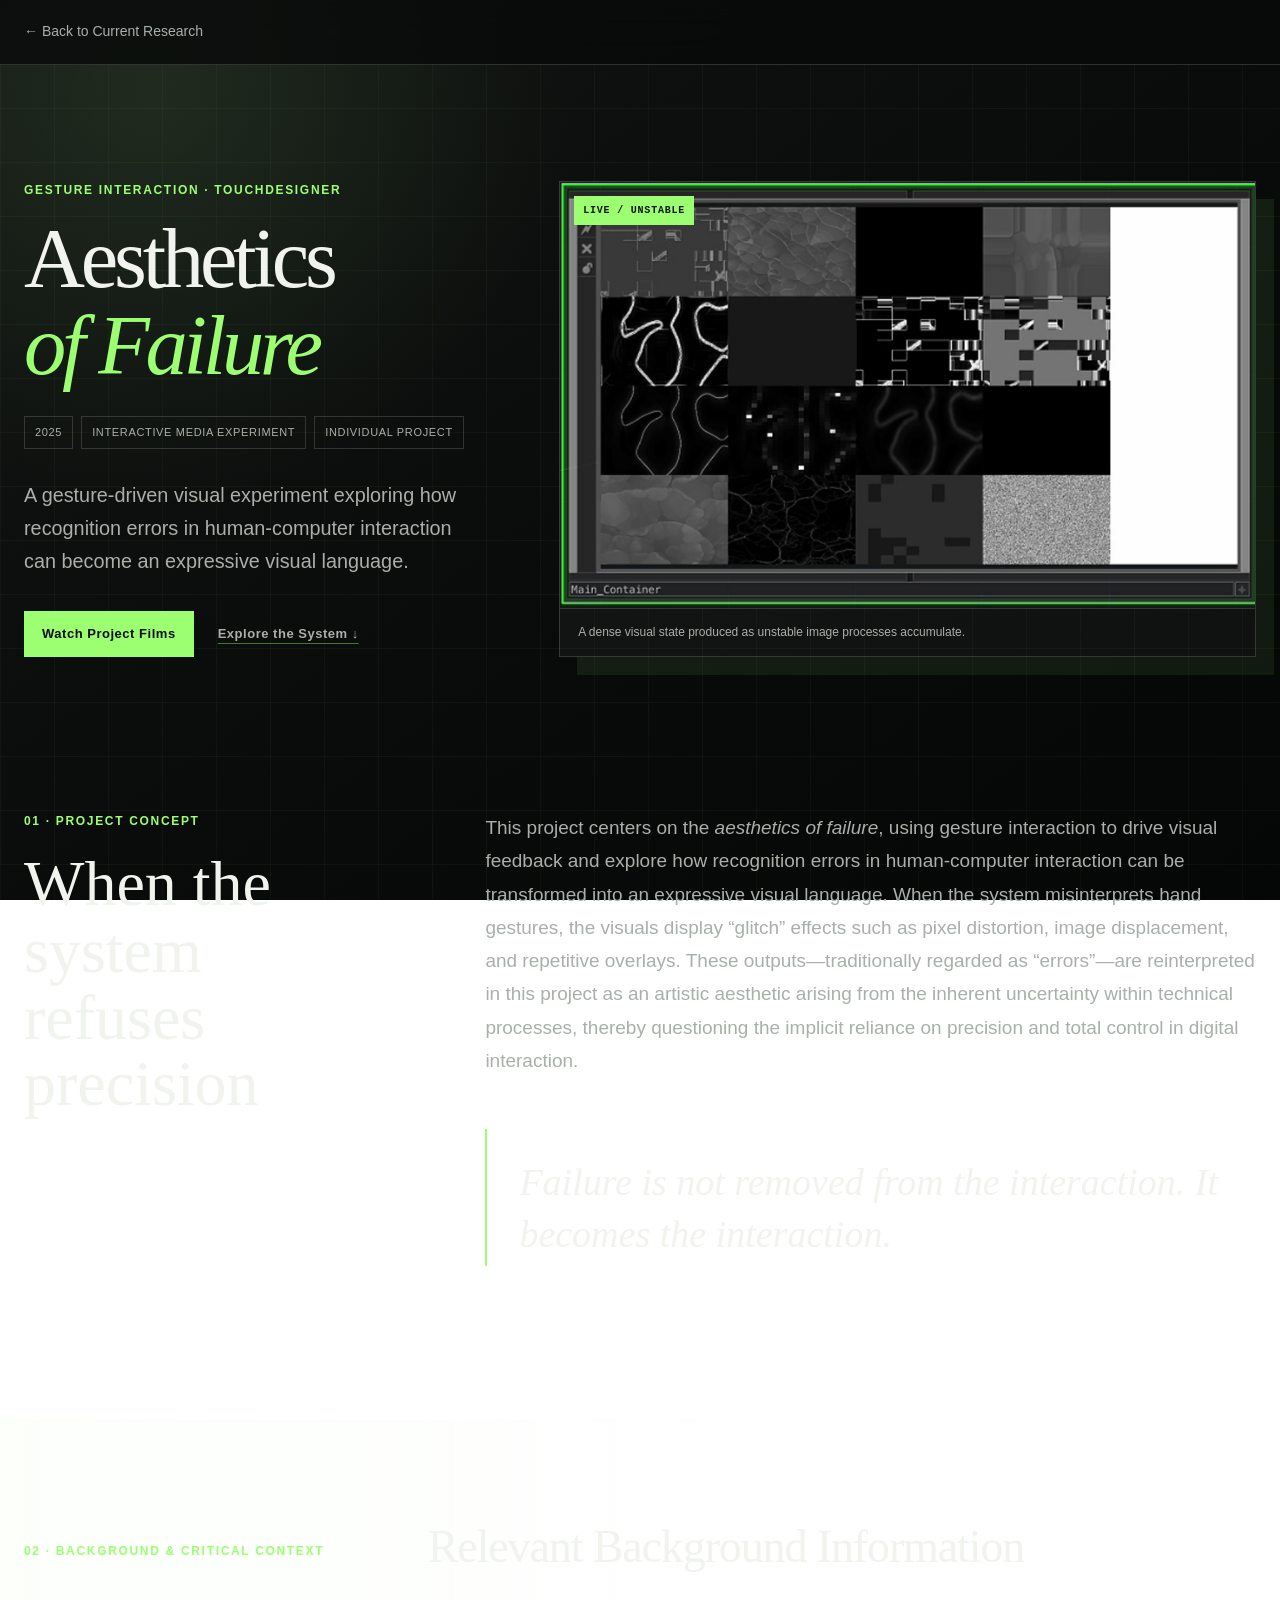
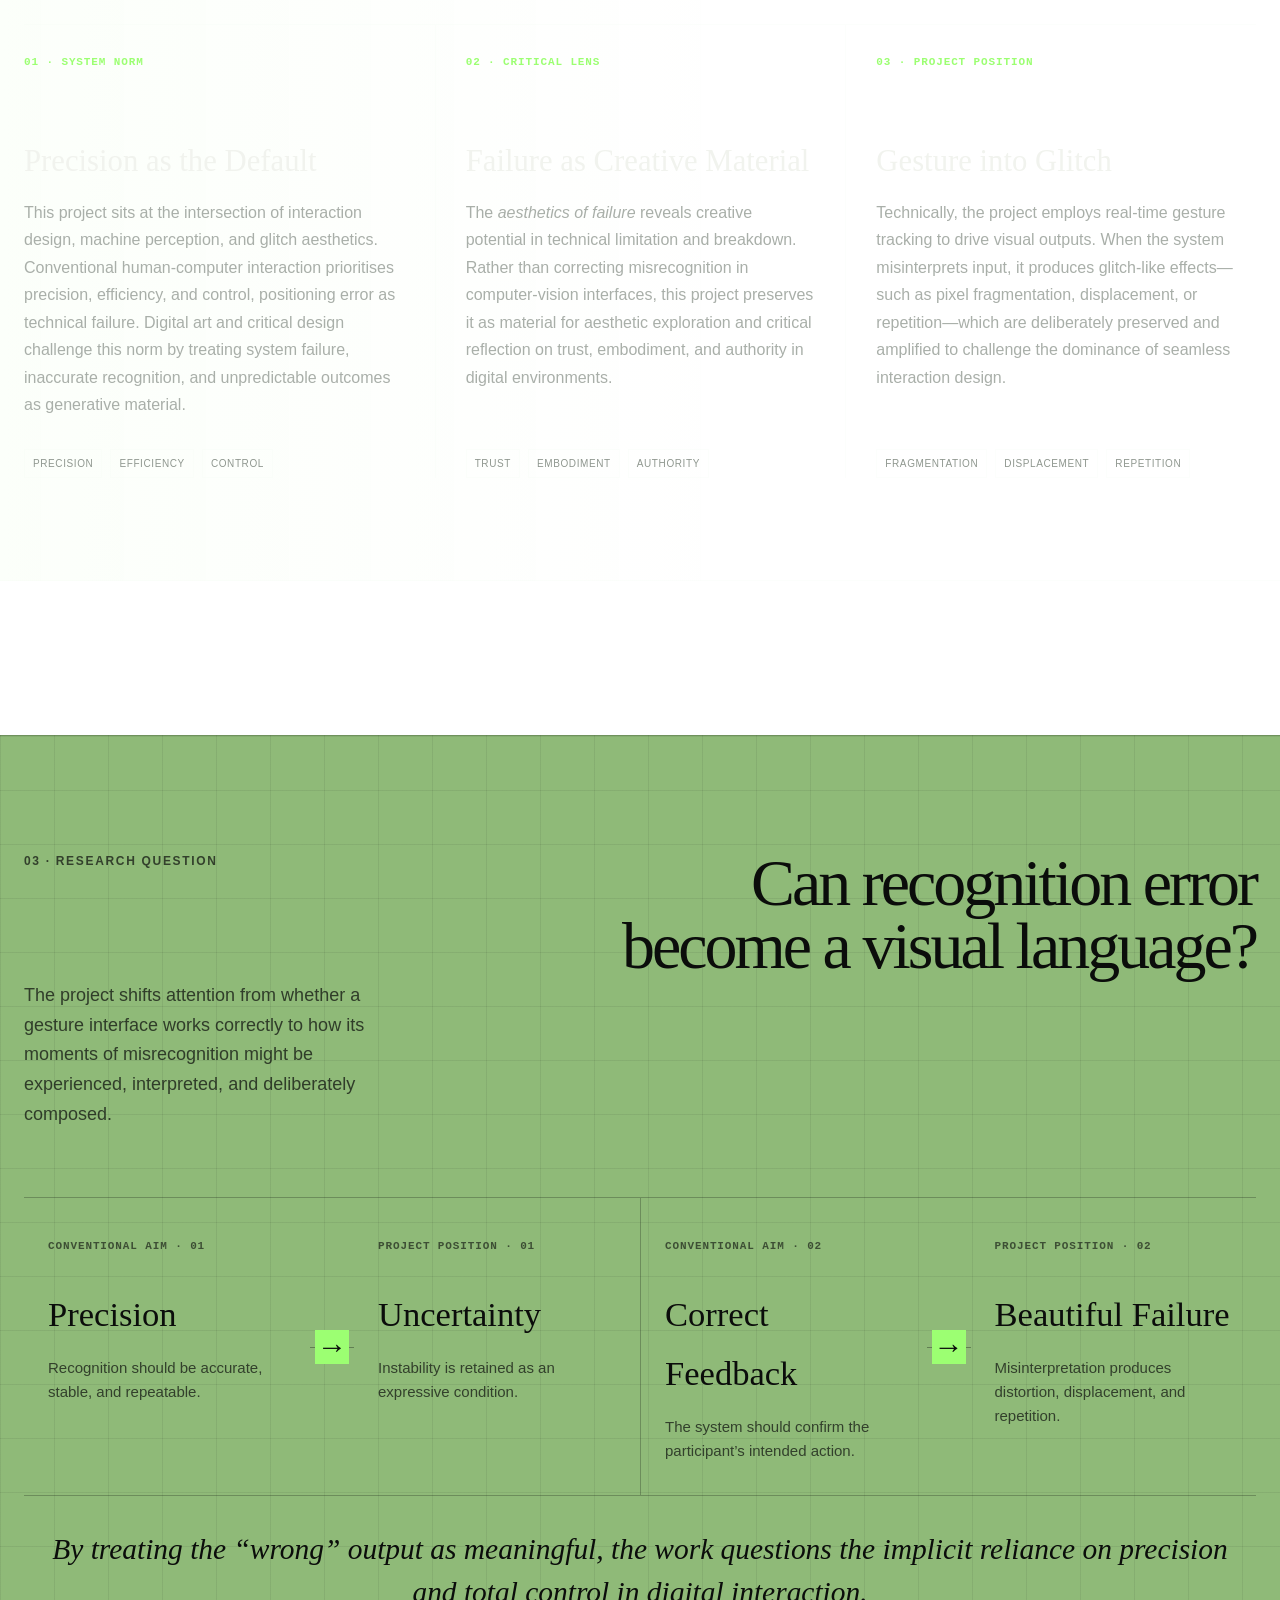
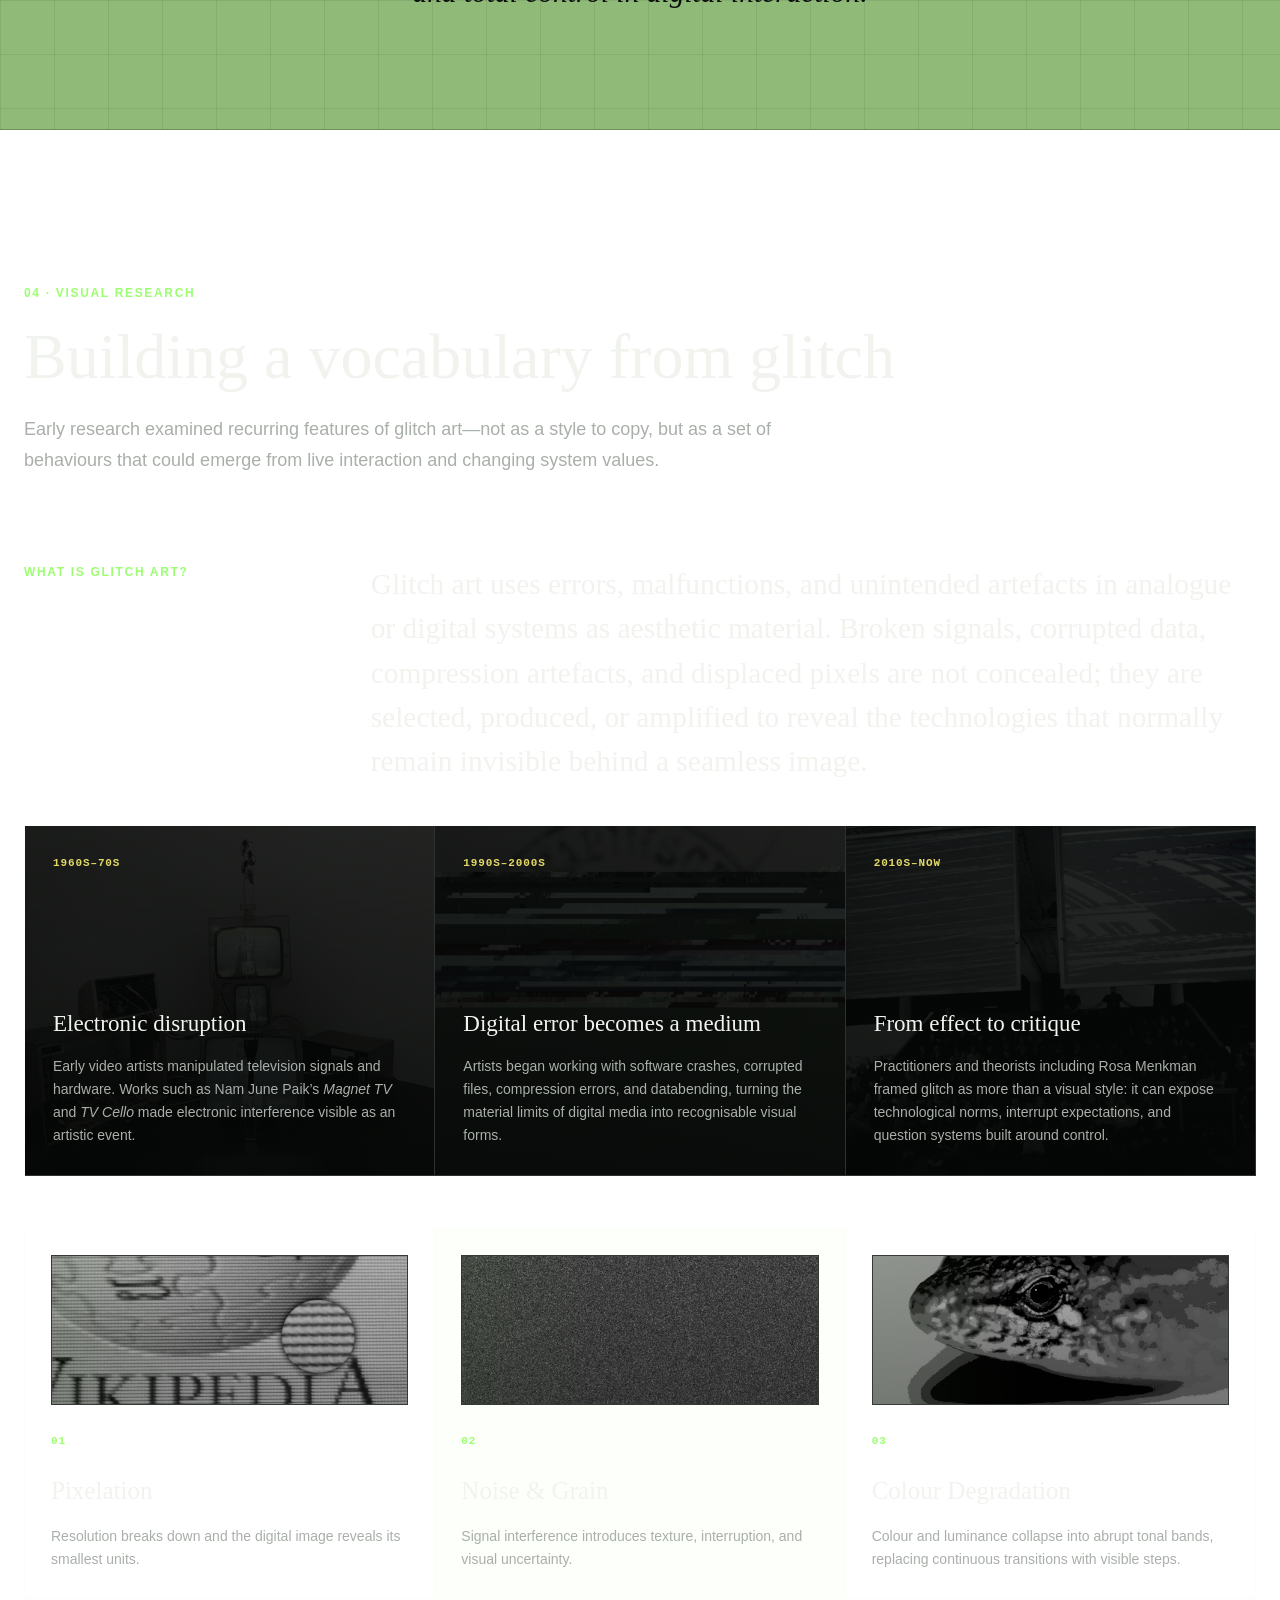
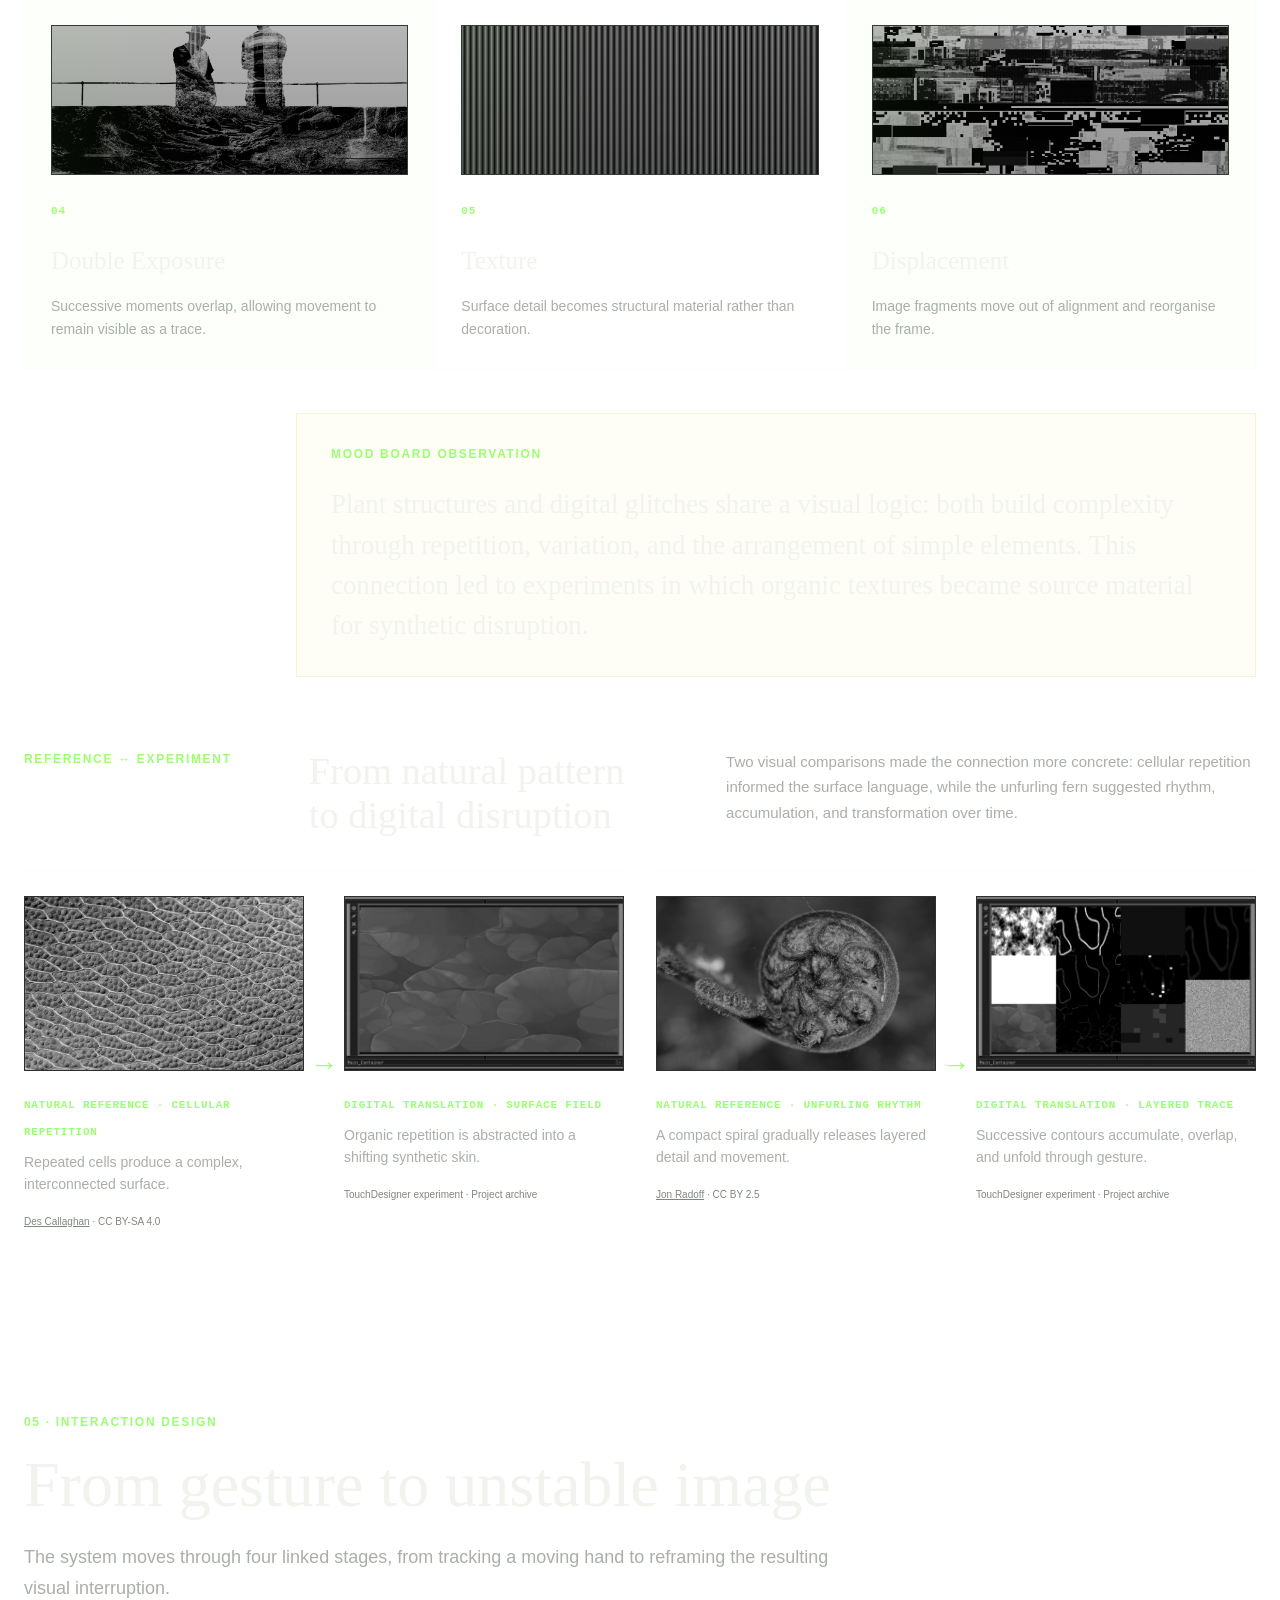
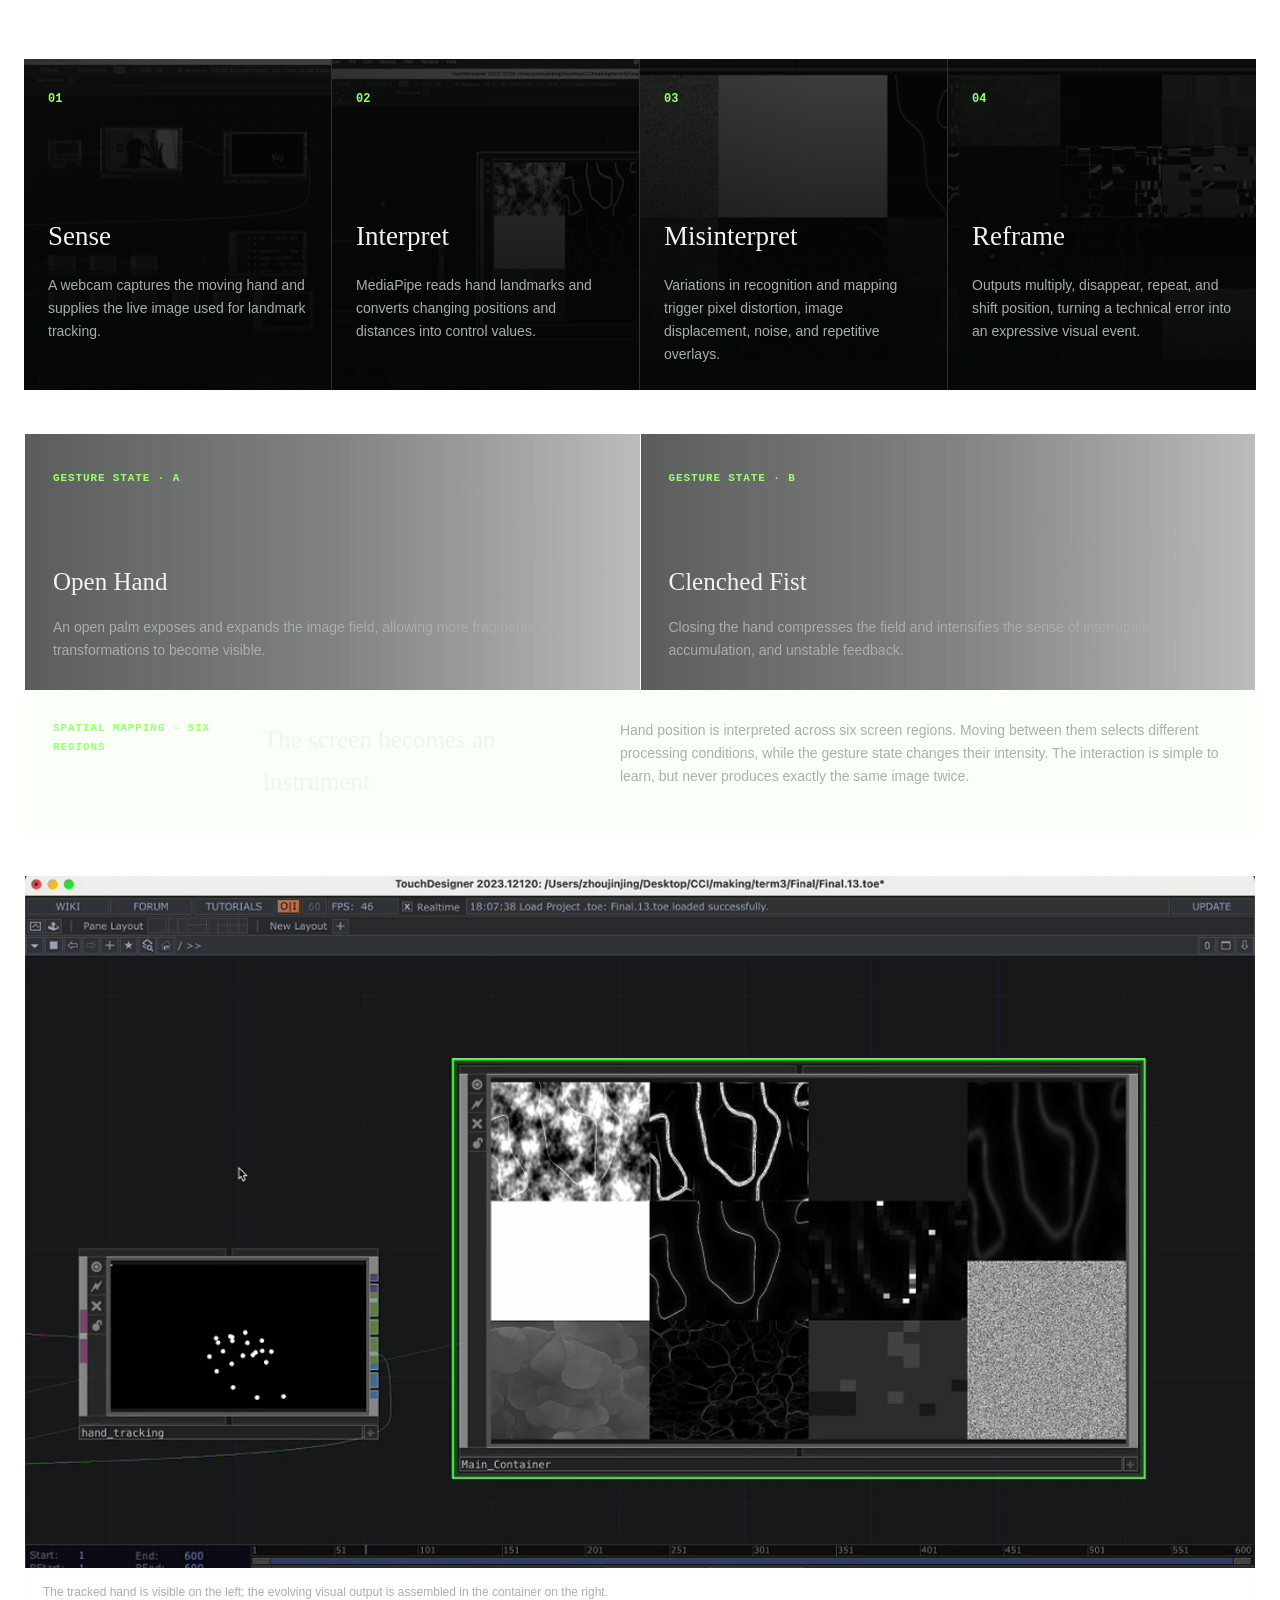
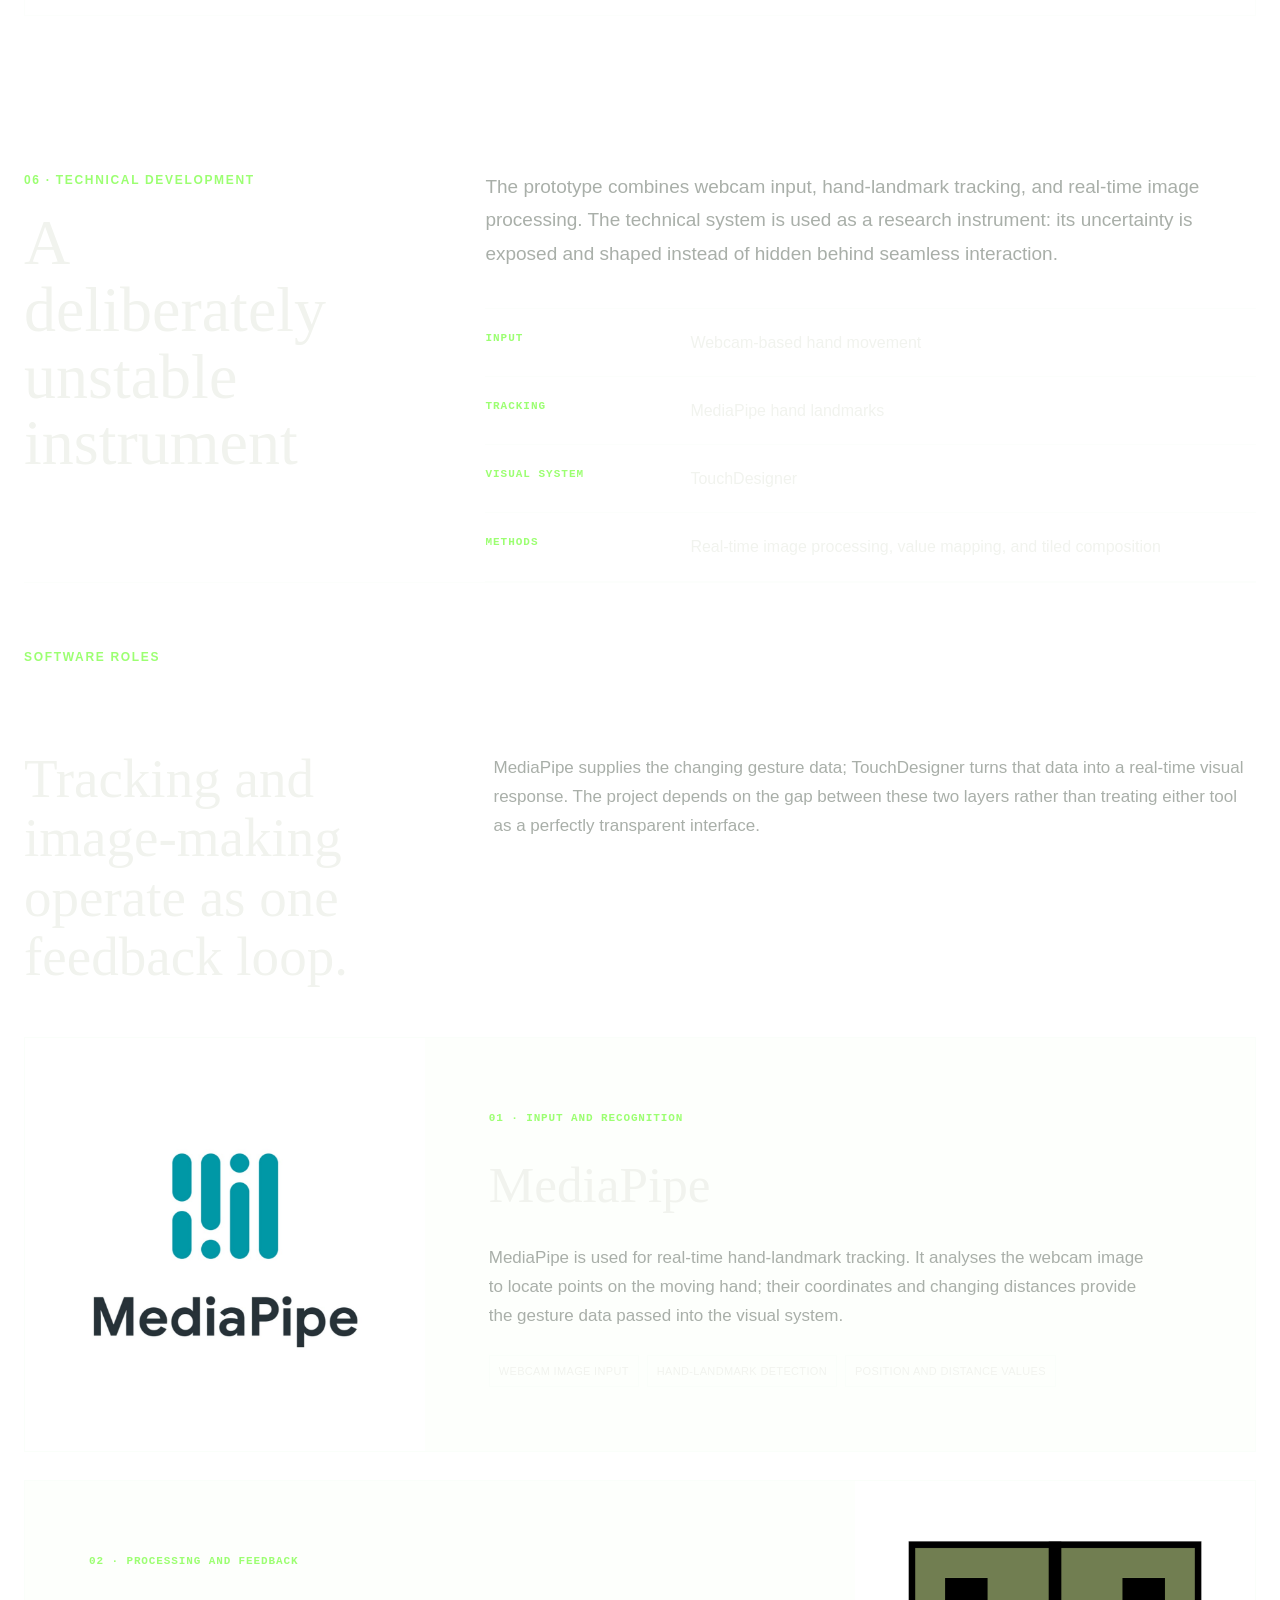
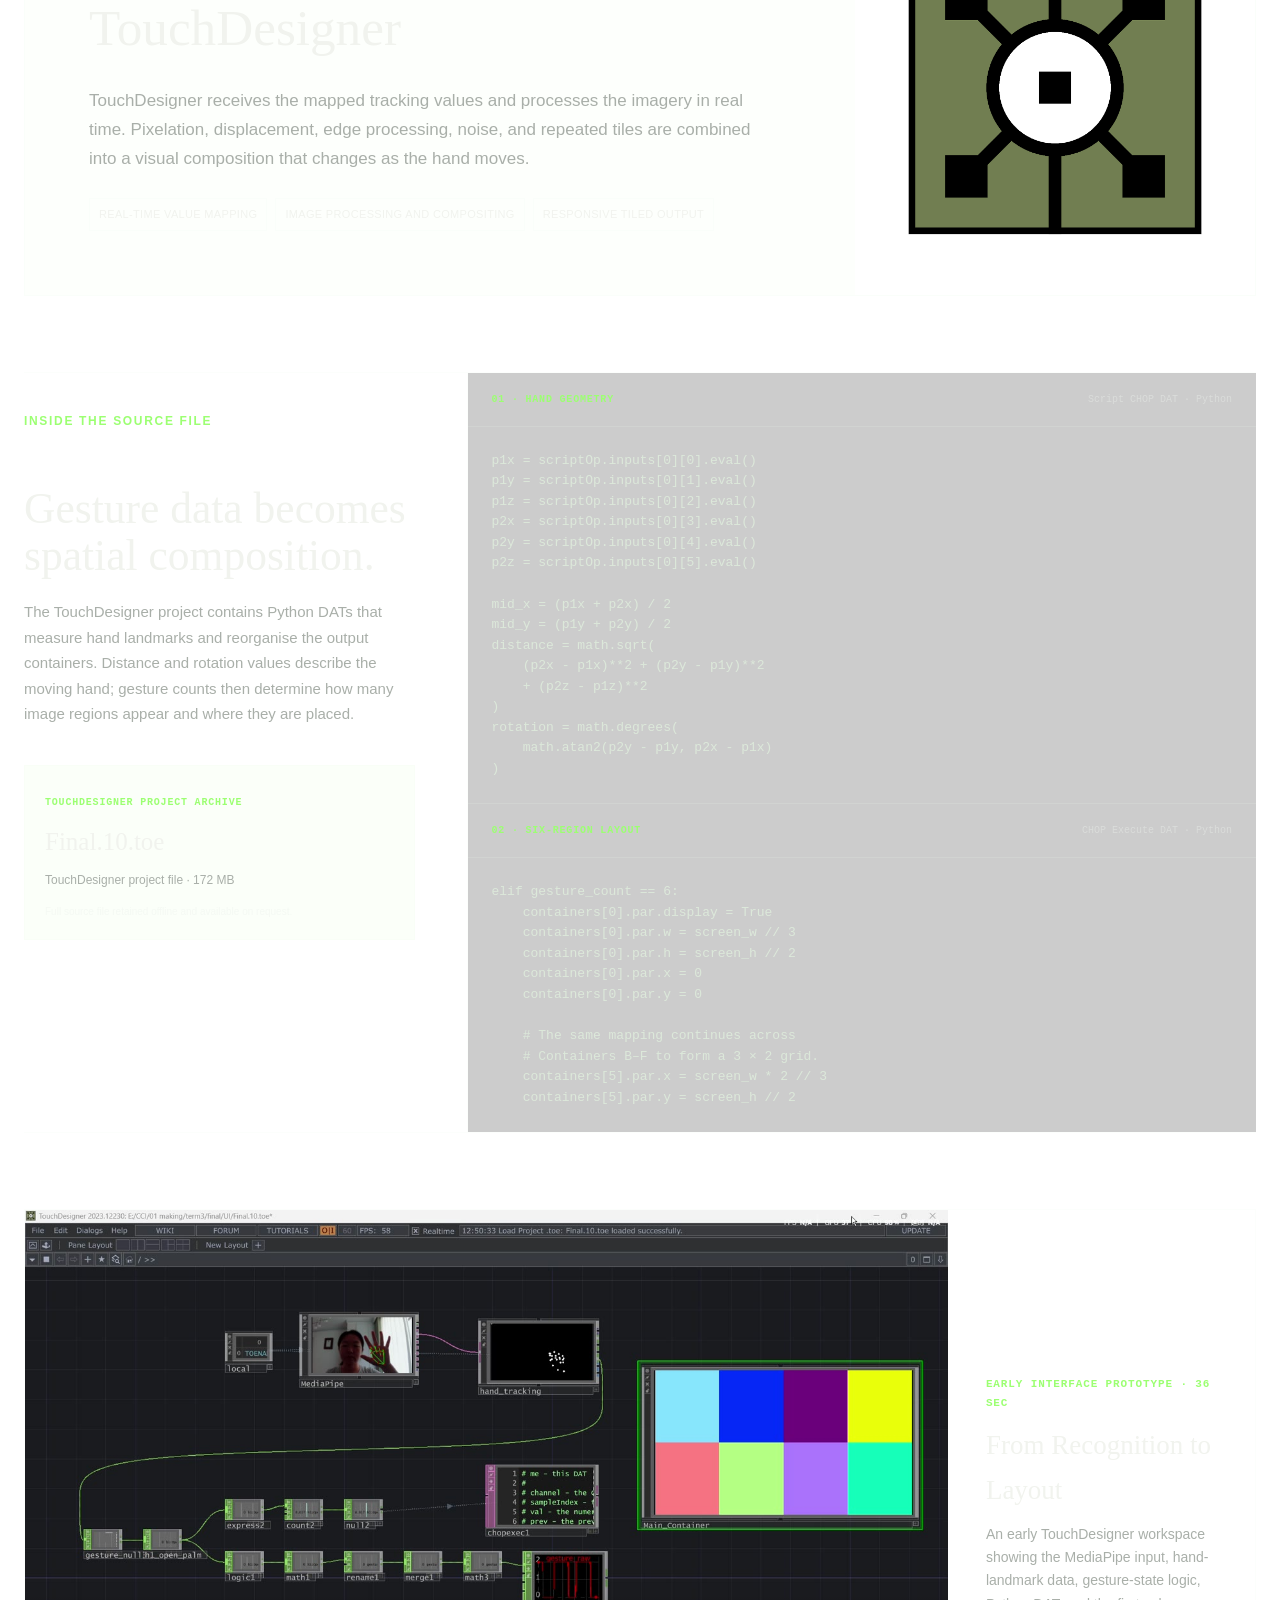
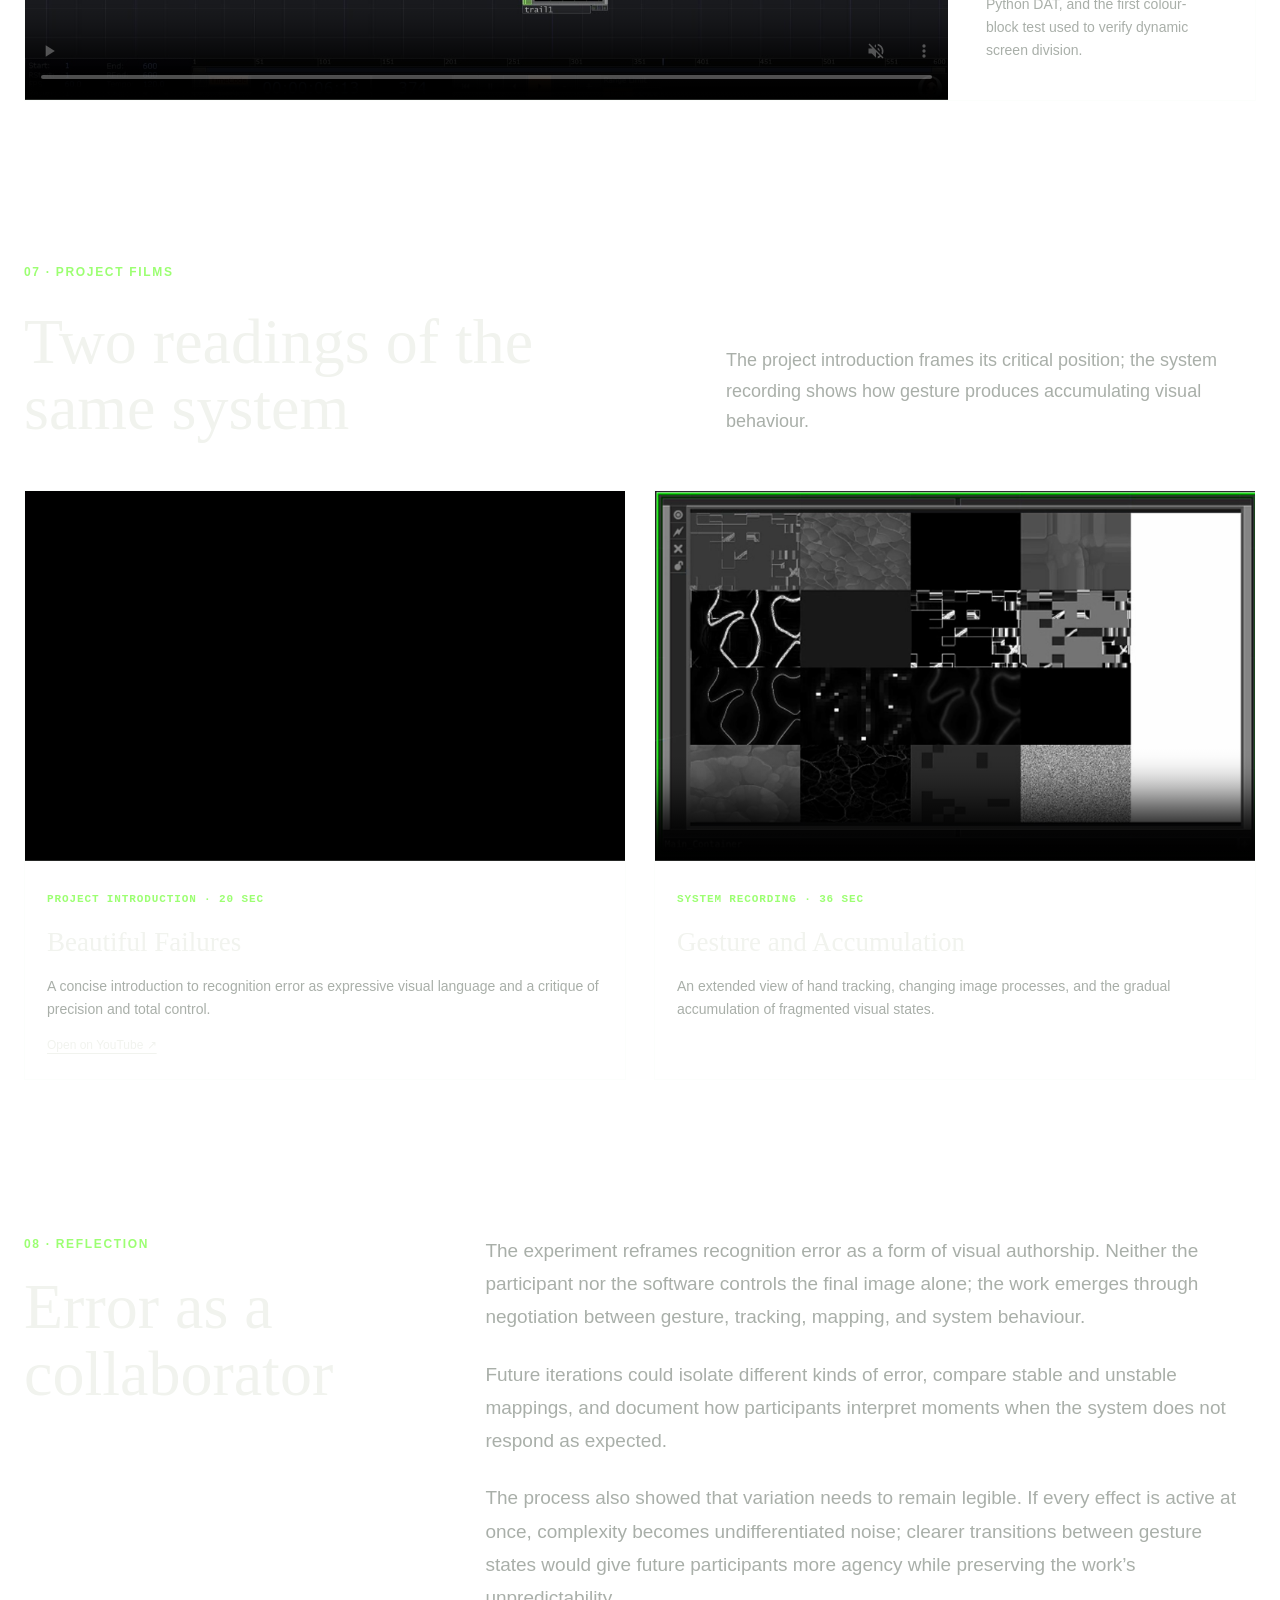
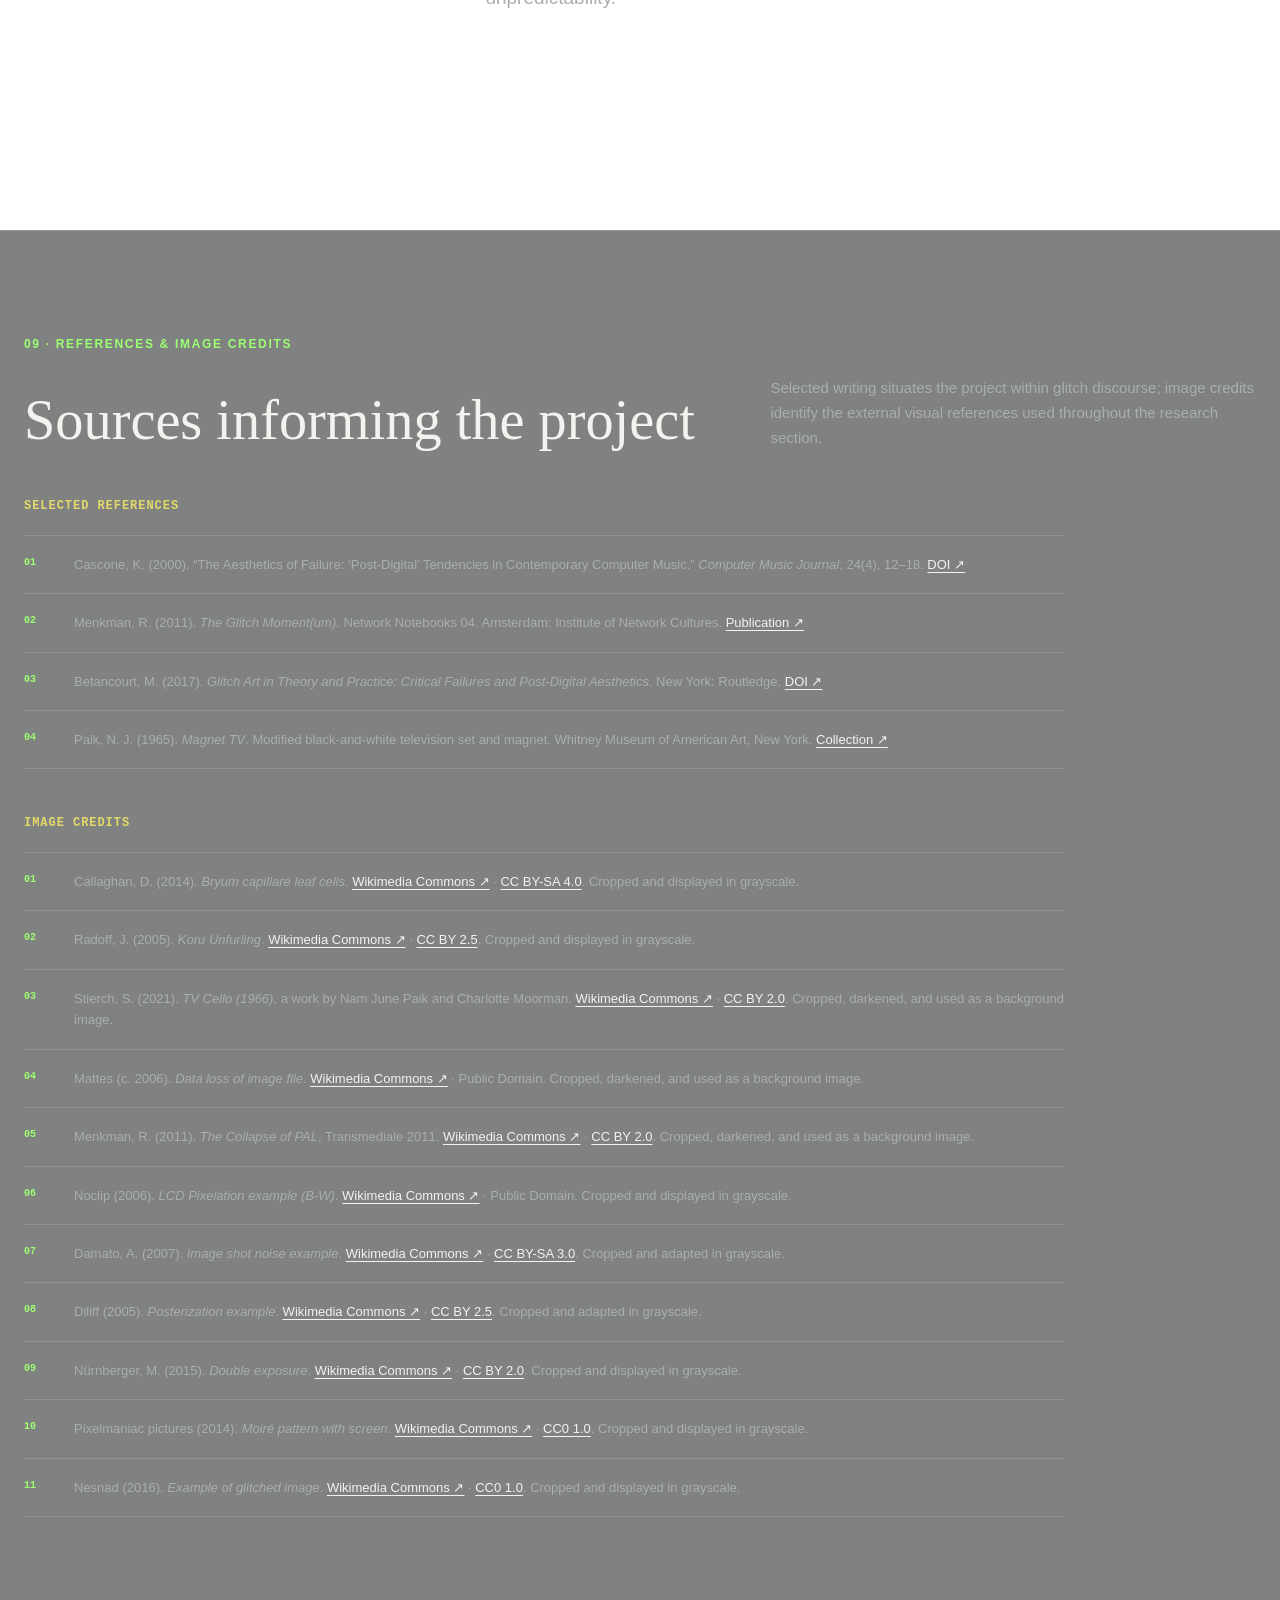
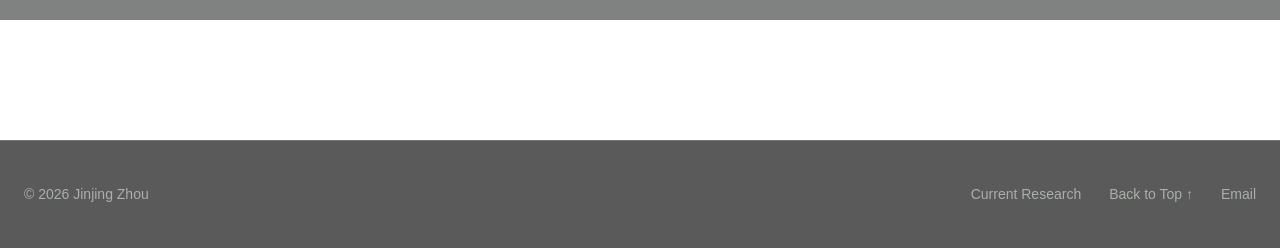
==== commit 9978ee07: "Update the projects' process" ====
--- a/project-13.html
+++ b/project-13.html
@@ -80,22 +80,23 @@
       <section class="failure-section">
         <div class="container failure-split">
           <div class="failure-section-heading">
-            <p class="failure-kicker">01 · Premise</p>
+            <p class="failure-kicker">01 · Project Concept</p>
             <h2>When the system refuses precision</h2>
           </div>
 
           <div class="failure-section-copy">
             <p>
-              Gesture interfaces are often designed around accurate recognition,
-              immediate response, and predictable control. This project begins at
-              the point where those expectations break down.
-            </p>
-            <p>
-              When the system misinterprets hand gestures, its response appears
-              as pixel distortion, image displacement, and repetitive overlays.
-              Instead of correcting or concealing these outputs, the experiment
-              keeps them visible as aesthetic material arising from uncertainty
-              within the technical process.
+              This project centers on the <em>aesthetics of failure</em>, using
+              gesture interaction to drive visual feedback and explore how
+              recognition errors in human-computer interaction can be transformed
+              into an expressive visual language. When the system misinterprets
+              hand gestures, the visuals display “glitch” effects such as pixel
+              distortion, image displacement, and repetitive overlays. These
+              outputs—traditionally regarded as “errors”—are reinterpreted in this
+              project as an artistic aesthetic arising from the inherent
+              uncertainty within technical processes, thereby questioning the
+              implicit reliance on precision and total control in digital
+              interaction.
             </p>
 
             <blockquote>
@@ -105,10 +106,76 @@
         </div>
       </section>
 
-      <section class="failure-section failure-position-section">
+      <section id="background-context" class="failure-section failure-context-section">
         <div class="container">
-          <div class="failure-wide-heading">
-            <p class="failure-kicker">02 · Research Question</p>
+          <header class="failure-context-heading">
+            <p class="failure-kicker">02 · Background &amp; Critical Context</p>
+            <h2>Relevant Background Information</h2>
+          </header>
+
+          <div class="failure-context-grid">
+            <article class="failure-context-item">
+              <span>01 · System Norm</span>
+              <h3>Precision as the Default</h3>
+              <p>
+                This project sits at the intersection of interaction design,
+                machine perception, and glitch aesthetics. Conventional
+                human-computer interaction prioritises precision, efficiency, and
+                control, positioning error as technical failure. Digital art and
+                critical design challenge this norm by treating system failure,
+                inaccurate recognition, and unpredictable outcomes as generative
+                material.
+              </p>
+              <ul class="failure-context-tags" aria-label="Values prioritised by conventional interaction design">
+                <li>Precision</li>
+                <li>Efficiency</li>
+                <li>Control</li>
+              </ul>
+            </article>
+
+            <article class="failure-context-item">
+              <span>02 · Critical Lens</span>
+              <h3>Failure as Creative Material</h3>
+              <p>
+                The <em>aesthetics of failure</em> reveals creative potential in
+                technical limitation and breakdown. Rather than correcting
+                misrecognition in computer-vision interfaces, this project
+                preserves it as material for aesthetic exploration and critical
+                reflection on trust, embodiment, and authority in digital
+                environments.
+              </p>
+              <ul class="failure-context-tags" aria-label="Critical themes explored by the project">
+                <li>Trust</li>
+                <li>Embodiment</li>
+                <li>Authority</li>
+              </ul>
+            </article>
+
+            <article class="failure-context-item">
+              <span>03 · Project Position</span>
+              <h3>Gesture into Glitch</h3>
+              <p>
+                Technically, the project employs real-time gesture tracking to
+                drive visual outputs. When the system misinterprets input, it
+                produces glitch-like effects—such as pixel fragmentation,
+                displacement, or repetition—which are deliberately preserved and
+                amplified to challenge the dominance of seamless interaction
+                design.
+              </p>
+              <ul class="failure-context-tags" aria-label="Glitch effects produced by the visual system">
+                <li>Fragmentation</li>
+                <li>Displacement</li>
+                <li>Repetition</li>
+              </ul>
+            </article>
+          </div>
+        </div>
+      </section>
+
+      <section id="research-question" class="failure-section failure-position-section failure-question-manifesto">
+        <div class="container">
+          <div class="failure-wide-heading failure-question-heading">
+            <p class="failure-kicker">03 · Research Question</p>
             <h2>Can recognition error become a visual language?</h2>
             <p>
               The project shifts attention from whether a gesture interface works
@@ -164,10 +231,216 @@
         </div>
       </section>
 
+      <section class="failure-section failure-research-section">
+        <div class="container">
+          <div class="failure-wide-heading">
+            <p class="failure-kicker">04 · Visual Research</p>
+            <h2>Building a vocabulary from glitch</h2>
+            <p>
+              Early research examined recurring features of glitch art—not as a
+              style to copy, but as a set of behaviours that could emerge from
+              live interaction and changing system values.
+            </p>
+          </div>
+
+          <div class="failure-glitch-context">
+            <article class="failure-glitch-definition">
+              <p class="failure-kicker">What is Glitch Art?</p>
+              <p>
+                Glitch art uses errors, malfunctions, and unintended artefacts in
+                analogue or digital systems as aesthetic material. Broken signals,
+                corrupted data, compression artefacts, and displaced pixels are
+                not concealed; they are selected, produced, or amplified to reveal
+                the technologies that normally remain invisible behind a seamless
+                image.
+              </p>
+            </article>
+
+            <div class="failure-glitch-history" aria-label="A brief history of glitch art">
+              <article class="failure-history-card failure-history-electronic">
+                <span>1960s–70s</span>
+                <h3>Electronic disruption</h3>
+                <p>
+                  Early video artists manipulated television signals and hardware.
+                  Works such as Nam June Paik’s <em>Magnet TV</em> and
+                  <em>TV Cello</em> made electronic interference visible as an
+                  artistic event.
+                </p>
+              </article>
+              <article class="failure-history-card failure-history-digital">
+                <span>1990s–2000s</span>
+                <h3>Digital error becomes a medium</h3>
+                <p>
+                  Artists began working with software crashes, corrupted files,
+                  compression errors, and databending, turning the material limits
+                  of digital media into recognisable visual forms.
+                </p>
+              </article>
+              <article class="failure-history-card failure-history-critical">
+                <span>2010s–Now</span>
+                <h3>From effect to critique</h3>
+                <p>
+                  Practitioners and theorists including Rosa Menkman framed glitch
+                  as more than a visual style: it can expose technological norms,
+                  interrupt expectations, and question systems built around control.
+                </p>
+              </article>
+            </div>
+          </div>
+
+          <div class="failure-research-grid" aria-label="Glitch art visual research themes">
+            <article>
+              <div class="failure-research-visual failure-research-visual-pixelation">
+                <img src="image/aesthetics-of-failure/research-pixelation.jpg" alt="Close-up of an LCD screen revealing its pixel structure" loading="lazy">
+              </div>
+              <span>01</span>
+              <h3>Pixelation</h3>
+              <p>Resolution breaks down and the digital image reveals its smallest units.</p>
+            </article>
+            <article>
+              <div class="failure-research-visual failure-research-visual-noise">
+                <img src="image/aesthetics-of-failure/research-noise.jpg" alt="Monochrome field of Gaussian image noise" loading="lazy">
+              </div>
+              <span>02</span>
+              <h3>Noise &amp; Grain</h3>
+              <p>Signal interference introduces texture, interruption, and visual uncertainty.</p>
+            </article>
+            <article>
+              <div class="failure-research-visual failure-research-visual-colour">
+                <img src="image/aesthetics-of-failure/research-colour-degradation.jpg" alt="Posterised image with reduced monochrome tonal levels" loading="lazy">
+              </div>
+              <span>03</span>
+              <h3>Colour Degradation</h3>
+              <p>Colour and luminance collapse into abrupt tonal bands, replacing continuous transitions with visible steps.</p>
+            </article>
+            <article>
+              <div class="failure-research-visual failure-research-visual-exposure">
+                <img src="image/aesthetics-of-failure/research-double-exposure.jpg" alt="Figures and a forest landscape combined through double exposure" loading="lazy">
+              </div>
+              <span>04</span>
+              <h3>Double Exposure</h3>
+              <p>Successive moments overlap, allowing movement to remain visible as a trace.</p>
+            </article>
+            <article>
+              <div class="failure-research-visual failure-research-visual-texture">
+                <img src="image/aesthetics-of-failure/research-texture.jpg" alt="Dense black and white screen lines producing a moire texture" loading="lazy">
+              </div>
+              <span>05</span>
+              <h3>Texture</h3>
+              <p>Surface detail becomes structural material rather than decoration.</p>
+            </article>
+            <article>
+              <div class="failure-research-visual failure-research-visual-displacement">
+                <img src="image/aesthetics-of-failure/research-displacement.jpg" alt="Glitched image broken into horizontally displaced fragments" loading="lazy">
+              </div>
+              <span>06</span>
+              <h3>Displacement</h3>
+              <p>Image fragments move out of alignment and reorganise the frame.</p>
+            </article>
+          </div>
+
+          <div class="failure-texture-note">
+            <p class="failure-kicker">Mood Board Observation</p>
+            <p>
+              Plant structures and digital glitches share a visual logic: both
+              build complexity through repetition, variation, and the arrangement
+              of simple elements. This connection led to experiments in which
+              organic textures became source material for synthetic disruption.
+            </p>
+          </div>
+
+          <div class="failure-mood-comparisons">
+            <div class="failure-comparison-heading">
+              <p class="failure-kicker">Reference ↔ Experiment</p>
+              <h3>From natural pattern to digital disruption</h3>
+              <p>
+                Two visual comparisons made the connection more concrete: cellular
+                repetition informed the surface language, while the unfurling fern
+                suggested rhythm, accumulation, and transformation over time.
+              </p>
+            </div>
+
+            <article class="failure-comparison-row">
+              <figure>
+                <div class="failure-comparison-image failure-comparison-image-natural">
+                  <img
+                    src="image/aesthetics-of-failure/reference-bryum-leaf-cells.jpg"
+                    alt="Microscope image of Bryum capillare leaf cells forming a dense repeated pattern"
+                    loading="lazy"
+                  >
+                </div>
+                <figcaption>
+                  <span>Natural Reference · Cellular Repetition</span>
+                  <p>Repeated cells produce a complex, interconnected surface.</p>
+                  <small>
+                    <a href="https://commons.wikimedia.org/wiki/File:Bryum_capillare_leaf_cells.jpg" target="_blank" rel="noopener noreferrer">Des Callaghan</a>
+                    · CC BY-SA 4.0
+                  </small>
+                </figcaption>
+              </figure>
+
+              <div class="failure-comparison-arrow" aria-hidden="true">→</div>
+
+              <figure>
+                <div class="failure-comparison-image">
+                  <img
+                    src="image/aesthetics-of-failure/aof-state-surface.jpg"
+                    alt="TouchDesigner output showing a repeated cellular surface texture"
+                    loading="lazy"
+                  >
+                </div>
+                <figcaption>
+                  <span>Digital Translation · Surface Field</span>
+                  <p>Organic repetition is abstracted into a shifting synthetic skin.</p>
+                  <small>TouchDesigner experiment · Project archive</small>
+                </figcaption>
+              </figure>
+            </article>
+
+            <article class="failure-comparison-row">
+              <figure>
+                <div class="failure-comparison-image failure-comparison-image-natural">
+                  <img
+                    src="image/aesthetics-of-failure/reference-koru-unfurling.jpg"
+                    alt="Close-up photograph of a fern frond unfurling in a spiral"
+                    loading="lazy"
+                  >
+                </div>
+                <figcaption>
+                  <span>Natural Reference · Unfurling Rhythm</span>
+                  <p>A compact spiral gradually releases layered detail and movement.</p>
+                  <small>
+                    <a href="https://commons.wikimedia.org/wiki/File:Koru_Unfurling.JPG" target="_blank" rel="noopener noreferrer">Jon Radoff</a>
+                    · CC BY 2.5
+                  </small>
+                </figcaption>
+              </figure>
+
+              <div class="failure-comparison-arrow" aria-hidden="true">→</div>
+
+              <figure>
+                <div class="failure-comparison-image">
+                  <img
+                    src="image/aesthetics-of-failure/aof-state-fragment.jpg"
+                    alt="TouchDesigner output showing layered contours and fragmented image traces"
+                    loading="lazy"
+                  >
+                </div>
+                <figcaption>
+                  <span>Digital Translation · Layered Trace</span>
+                  <p>Successive contours accumulate, overlap, and unfold through gesture.</p>
+                  <small>TouchDesigner experiment · Project archive</small>
+                </figcaption>
+              </figure>
+            </article>
+          </div>
+        </div>
+      </section>
+
       <section id="interaction-system" class="failure-section">
         <div class="container">
           <div class="failure-wide-heading">
-            <p class="failure-kicker">03 · Interaction Logic</p>
+            <p class="failure-kicker">05 · Interaction Design</p>
             <h2>From gesture to unstable image</h2>
             <p>
               The system moves through four linked stages, from tracking a moving
@@ -210,6 +483,24 @@
             </li>
           </ol>
 
+          <div class="failure-gesture-grid">
+            <article class="failure-gesture-open">
+              <span>Gesture State · A</span>
+              <h3>Open Hand</h3>
+              <p>An open palm exposes and expands the image field, allowing more fragments and transformations to become visible.</p>
+            </article>
+            <article class="failure-gesture-fist">
+              <span>Gesture State · B</span>
+              <h3>Clenched Fist</h3>
+              <p>Closing the hand compresses the field and intensifies the sense of interruption, accumulation, and unstable feedback.</p>
+            </article>
+            <article class="failure-gesture-wide">
+              <span>Spatial Mapping · Six Regions</span>
+              <h3>The screen becomes an instrument</h3>
+              <p>Hand position is interpreted across six screen regions. Moving between them selects different processing conditions, while the gesture state changes their intensity. The interaction is simple to learn, but never produces exactly the same image twice.</p>
+            </article>
+          </div>
+
           <figure class="failure-system-figure">
             <img
               src="image/aesthetics-of-failure/aof-system.jpg"
@@ -224,75 +515,15 @@
       </section>
 
       <section class="failure-section">
-        <div class="container">
-          <div class="failure-wide-heading">
-            <p class="failure-kicker">04 · Visual Vocabulary</p>
-            <h2>Twenty states of disruption</h2>
-            <p>
-              Rather than illustrating a single successful gesture, the output
-              records a sequence of unstable visual conditions.
-            </p>
-          </div>
-
-          <div class="failure-vocabulary-grid">
-            <figure class="failure-visual-card">
-              <img
-                src="image/aesthetics-of-failure/aof-state-surface.jpg"
-                alt="A soft grey cellular texture generated in TouchDesigner"
-              >
-              <figcaption>
-                <span>01 · Surface Drift</span>
-                <p>Soft cellular fields blur recognition into an unstable relief.</p>
-              </figcaption>
-            </figure>
-
-            <figure class="failure-visual-card">
-              <img
-                src="image/aesthetics-of-failure/aof-state-noise.jpg"
-                alt="A grid of noise, blank space, edge contours, and pixel textures"
-              >
-              <figcaption>
-                <span>02 · Signal Noise</span>
-                <p>Static and blank regions interrupt the expectation of continuous feedback.</p>
-              </figcaption>
-            </figure>
-
-            <figure class="failure-visual-card">
-              <img
-                src="image/aesthetics-of-failure/aof-state-fragment.jpg"
-                alt="Displaced monochrome image fragments arranged in an irregular grid"
-              >
-              <figcaption>
-                <span>03 · Fragmented Edges</span>
-                <p>Contours repeat, collide, and slide out of alignment.</p>
-              </figcaption>
-            </figure>
-
-            <figure class="failure-visual-card">
-              <img
-                src="image/aesthetics-of-failure/aof-state-overload.jpg"
-                alt="A dense mosaic of repeated black and white processed image tiles"
-              >
-              <figcaption>
-                <span>04 · Accumulated Failure</span>
-                <p>Multiple transformations compete and continually reorganise the frame.</p>
-              </figcaption>
-            </figure>
-          </div>
-        </div>
-
-      </section>
-
-      <section class="failure-section">
         <div class="container failure-method-grid">
           <div class="failure-section-heading">
-            <p class="failure-kicker">05 · Technical Approach</p>
+            <p class="failure-kicker">06 · Technical Development</p>
             <h2>A deliberately unstable instrument</h2>
           </div>
 
           <div>
             <p class="failure-method-intro">
-              The prototype combines browser-camera input, hand-landmark tracking,
+              The prototype combines webcam input, hand-landmark tracking,
               and real-time image processing. The technical system is used as a
               research instrument: its uncertainty is exposed and shaped instead
               of hidden behind seamless interaction.
@@ -382,18 +613,109 @@
               </div>
             </article>
           </div>
+
+          <div class="failure-source-feature">
+            <div class="failure-source-copy">
+              <p class="failure-kicker">Inside the Source File</p>
+              <h3>Gesture data becomes spatial composition.</h3>
+              <p>
+                The TouchDesigner project contains Python DATs that measure hand
+                landmarks and reorganise the output containers. Distance and
+                rotation values describe the moving hand; gesture counts then
+                determine how many image regions appear and where they are placed.
+              </p>
+
+              <div class="failure-source-file">
+                <span>TouchDesigner Project Archive</span>
+                <strong>Final.10.toe</strong>
+                <p>TouchDesigner project file · 172 MB</p>
+                <small>Full source file retained offline and available on request.</small>
+              </div>
+            </div>
+
+            <div class="failure-code-stack" aria-label="Selected Python code from the TouchDesigner project">
+              <article class="failure-code-card">
+                <div class="failure-code-label">
+                  <span>01 · Hand Geometry</span>
+                  <small>Script CHOP DAT · Python</small>
+                </div>
+                <pre><code>p1x = scriptOp.inputs[0][0].eval()
+p1y = scriptOp.inputs[0][1].eval()
+p1z = scriptOp.inputs[0][2].eval()
+p2x = scriptOp.inputs[0][3].eval()
+p2y = scriptOp.inputs[0][4].eval()
+p2z = scriptOp.inputs[0][5].eval()
+
+mid_x = (p1x + p2x) / 2
+mid_y = (p1y + p2y) / 2
+distance = math.sqrt(
+    (p2x - p1x)**2 + (p2y - p1y)**2
+    + (p2z - p1z)**2
+)
+rotation = math.degrees(
+    math.atan2(p2y - p1y, p2x - p1x)
+)</code></pre>
+              </article>
+
+              <article class="failure-code-card">
+                <div class="failure-code-label">
+                  <span>02 · Six-Region Layout</span>
+                  <small>CHOP Execute DAT · Python</small>
+                </div>
+                <pre><code>elif gesture_count == 6:
+    containers[0].par.display = True
+    containers[0].par.w = screen_w // 3
+    containers[0].par.h = screen_h // 2
+    containers[0].par.x = 0
+    containers[0].par.y = 0
+
+    # The same mapping continues across
+    # Containers B–F to form a 3 × 2 grid.
+    containers[5].par.x = screen_w * 2 // 3
+    containers[5].par.y = screen_h // 2</code></pre>
+              </article>
+            </div>
+          </div>
+
+          <div class="failure-development-film">
+            <article class="failure-film-card failure-film-card-wide">
+              <div class="failure-demo-frame failure-demo-frame-wide">
+                <video
+                  controls
+                  muted
+                  playsinline
+                  preload="metadata"
+                  poster="image/aesthetics-of-failure/aof-early-ui-poster.jpg"
+                >
+                  <source
+                    src="image/aesthetics-of-failure/aof-early-ui-prototype.mp4"
+                    type="video/mp4"
+                  >
+                  Your browser does not support embedded video.
+                </video>
+              </div>
+              <div class="failure-film-copy">
+                <span>Early Interface Prototype · 36 sec</span>
+                <h3>From Recognition to Layout</h3>
+                <p>
+                  An early TouchDesigner workspace showing the MediaPipe input,
+                  hand-landmark data, gesture-state logic, Python DAT, and the
+                  first colour-block test used to verify dynamic screen division.
+                </p>
+              </div>
+            </article>
+          </div>
         </div>
       </section>
 
       <section id="project-video" class="failure-section failure-demo-section">
         <div class="container">
           <div class="failure-demo-heading">
-            <p class="failure-kicker">06 · Project Films</p>
-            <h2>Two views of the same system</h2>
-            <p>
-              The short introduction explains the project’s critical position;
-              the extended recording shows how gesture and visual processing
-              unfold together inside TouchDesigner.
+            <p class="failure-kicker">07 · Project Films</p>
+            <h2>Two readings of the same system</h2>
+            <p>
+              The project introduction frames its critical position; the system
+              recording shows how gesture produces accumulating visual behaviour.
             </p>
           </div>
 
@@ -416,6 +738,7 @@
                   A concise introduction to recognition error as expressive
                   visual language and a critique of precision and total control.
                 </p>
+                <a class="failure-film-link" href="https://www.youtube.com/watch?v=AAACPcZaxBM" target="_blank" rel="noopener noreferrer">Open on YouTube ↗</a>
               </div>
             </article>
 
@@ -451,7 +774,7 @@
       <section class="failure-section failure-reflection-section">
         <div class="container failure-split">
           <div class="failure-section-heading">
-            <p class="failure-kicker">07 · Reflection</p>
+            <p class="failure-kicker">08 · Reflection</p>
             <h2>Error as a collaborator</h2>
           </div>
 
@@ -467,6 +790,176 @@
               stable and unstable mappings, and document how participants interpret
               moments when the system does not respond as expected.
             </p>
+            <p>
+              The process also showed that variation needs to remain legible. If
+              every effect is active at once, complexity becomes undifferentiated
+              noise; clearer transitions between gesture states would give future
+              participants more agency while preserving the work’s unpredictability.
+            </p>
+          </div>
+        </div>
+      </section>
+
+      <section id="references" class="failure-section failure-references-section">
+        <div class="container">
+          <div class="failure-references-heading">
+            <p class="failure-kicker">09 · References &amp; Image Credits</p>
+            <h2>Sources informing the project</h2>
+            <p>
+              Selected writing situates the project within glitch discourse;
+              image credits identify the external visual references used throughout
+              the research section.
+            </p>
+          </div>
+
+          <div class="failure-references-grid">
+            <div>
+              <h3>Selected References</h3>
+              <ol class="failure-reference-list">
+                <li>
+                  <span>01</span>
+                  <p>
+                    Cascone, K. (2000). “The Aesthetics of Failure:
+                    ‘Post-Digital’ Tendencies in Contemporary Computer Music.”
+                    <em>Computer Music Journal</em>, 24(4), 12–18.
+                    <a href="https://doi.org/10.1162/014892600559489" target="_blank" rel="noopener noreferrer">DOI ↗</a>
+                  </p>
+                </li>
+                <li>
+                  <span>02</span>
+                  <p>
+                    Menkman, R. (2011). <em>The Glitch Moment(um)</em>.
+                    Network Notebooks 04. Amsterdam: Institute of Network
+                    Cultures.
+                    <a href="https://networkcultures.org/blog/publication/no-04-the-glitch-momentum-rosa-menkman/" target="_blank" rel="noopener noreferrer">Publication ↗</a>
+                  </p>
+                </li>
+                <li>
+                  <span>03</span>
+                  <p>
+                    Betancourt, M. (2017). <em>Glitch Art in Theory and
+                    Practice: Critical Failures and Post-Digital Aesthetics</em>.
+                    New York: Routledge.
+                    <a href="https://doi.org/10.4324/9781315414812" target="_blank" rel="noopener noreferrer">DOI ↗</a>
+                  </p>
+                </li>
+                <li>
+                  <span>04</span>
+                  <p>
+                    Paik, N. J. (1965). <em>Magnet TV</em>. Modified
+                    black-and-white television set and magnet. Whitney Museum
+                    of American Art, New York.
+                    <a href="https://whitney.org/collection/works/6139" target="_blank" rel="noopener noreferrer">Collection ↗</a>
+                  </p>
+                </li>
+              </ol>
+            </div>
+
+            <div>
+              <h3>Image Credits</h3>
+              <ol class="failure-reference-list">
+                <li>
+                  <span>01</span>
+                  <p>
+                    Callaghan, D. (2014). <em>Bryum capillare leaf cells</em>.
+                    <a href="https://commons.wikimedia.org/wiki/File:Bryum_capillare_leaf_cells.jpg" target="_blank" rel="noopener noreferrer">Wikimedia Commons ↗</a>
+                    · <a href="https://creativecommons.org/licenses/by-sa/4.0/" target="_blank" rel="noopener noreferrer">CC BY-SA 4.0</a>.
+                    Cropped and displayed in grayscale.
+                  </p>
+                </li>
+                <li>
+                  <span>02</span>
+                  <p>
+                    Radoff, J. (2005). <em>Koru Unfurling</em>.
+                    <a href="https://commons.wikimedia.org/wiki/File:Koru_Unfurling.JPG" target="_blank" rel="noopener noreferrer">Wikimedia Commons ↗</a>
+                    · <a href="https://creativecommons.org/licenses/by/2.5/" target="_blank" rel="noopener noreferrer">CC BY 2.5</a>.
+                    Cropped and displayed in grayscale.
+                  </p>
+                </li>
+                <li>
+                  <span>03</span>
+                  <p>
+                    Stierch, S. (2021). <em>TV Cello (1966)</em>, a work by
+                    Nam June Paik and Charlotte Moorman.
+                    <a href="https://commons.wikimedia.org/wiki/File:TV_Cello_(1966).jpg" target="_blank" rel="noopener noreferrer">Wikimedia Commons ↗</a>
+                    · <a href="https://creativecommons.org/licenses/by/2.0/" target="_blank" rel="noopener noreferrer">CC BY 2.0</a>.
+                    Cropped, darkened, and used as a background image.
+                  </p>
+                </li>
+                <li>
+                  <span>04</span>
+                  <p>
+                    Mattes (c. 2006). <em>Data loss of image file</em>.
+                    <a href="https://commons.wikimedia.org/wiki/File:Data_loss_of_image_file.JPG" target="_blank" rel="noopener noreferrer">Wikimedia Commons ↗</a>
+                    · Public Domain.
+                    Cropped, darkened, and used as a background image.
+                  </p>
+                </li>
+                <li>
+                  <span>05</span>
+                  <p>
+                    Menkman, R. (2011). <em>The Collapse of PAL</em>,
+                    Transmediale 2011.
+                    <a href="https://commons.wikimedia.org/wiki/File:R._Menkman_-_The_Collapse_of_PAL.jpg" target="_blank" rel="noopener noreferrer">Wikimedia Commons ↗</a>
+                    · <a href="https://creativecommons.org/licenses/by/2.0/" target="_blank" rel="noopener noreferrer">CC BY 2.0</a>.
+                    Cropped, darkened, and used as a background image.
+                  </p>
+                </li>
+                <li>
+                  <span>06</span>
+                  <p>
+                    Noclip (2006). <em>LCD Pixelation example (B-W)</em>.
+                    <a href="https://commons.wikimedia.org/wiki/File:LCD_Pixelation_example_(B-W).jpg" target="_blank" rel="noopener noreferrer">Wikimedia Commons ↗</a>
+                    · Public Domain. Cropped and displayed in grayscale.
+                  </p>
+                </li>
+                <li>
+                  <span>07</span>
+                  <p>
+                    Damato, A. (2007). <em>Image shot noise example</em>.
+                    <a href="https://commons.wikimedia.org/wiki/File:Image_shot_noise_example.png" target="_blank" rel="noopener noreferrer">Wikimedia Commons ↗</a>
+                    · <a href="https://creativecommons.org/licenses/by-sa/3.0/" target="_blank" rel="noopener noreferrer">CC BY-SA 3.0</a>.
+                    Cropped and adapted in grayscale.
+                  </p>
+                </li>
+                <li>
+                  <span>08</span>
+                  <p>
+                    Diliff (2005). <em>Posterization example</em>.
+                    <a href="https://commons.wikimedia.org/wiki/File:Posterization_example.jpg" target="_blank" rel="noopener noreferrer">Wikimedia Commons ↗</a>
+                    · <a href="https://creativecommons.org/licenses/by/2.5/" target="_blank" rel="noopener noreferrer">CC BY 2.5</a>.
+                    Cropped and adapted in grayscale.
+                  </p>
+                </li>
+                <li>
+                  <span>09</span>
+                  <p>
+                    Nürnberger, M. (2015). <em>Double exposure</em>.
+                    <a href="https://commons.wikimedia.org/wiki/File:Double_exposure_(21850899400).jpg" target="_blank" rel="noopener noreferrer">Wikimedia Commons ↗</a>
+                    · <a href="https://creativecommons.org/licenses/by/2.0/" target="_blank" rel="noopener noreferrer">CC BY 2.0</a>.
+                    Cropped and displayed in grayscale.
+                  </p>
+                </li>
+                <li>
+                  <span>10</span>
+                  <p>
+                    Pixelmaniac pictures (2014). <em>Moiré pattern with screen</em>.
+                    <a href="https://commons.wikimedia.org/wiki/File:Moir%C3%A9_pattern_with_screen.jpg" target="_blank" rel="noopener noreferrer">Wikimedia Commons ↗</a>
+                    · <a href="https://creativecommons.org/publicdomain/zero/1.0/" target="_blank" rel="noopener noreferrer">CC0 1.0</a>.
+                    Cropped and displayed in grayscale.
+                  </p>
+                </li>
+                <li>
+                  <span>11</span>
+                  <p>
+                    Nesnad (2016). <em>Example of glitched image</em>.
+                    <a href="https://commons.wikimedia.org/wiki/File:Example_of_glitched_image_October_2016.jpg" target="_blank" rel="noopener noreferrer">Wikimedia Commons ↗</a>
+                    · <a href="https://creativecommons.org/publicdomain/zero/1.0/" target="_blank" rel="noopener noreferrer">CC0 1.0</a>.
+                    Cropped and displayed in grayscale.
+                  </p>
+                </li>
+              </ol>
+            </div>
           </div>
         </div>
       </section>
--- a/style.css
+++ b/style.css
@@ -275,6 +275,122 @@
   border-left: 2px solid var(--accent);
 }
 
+.dao-research-section {
+  padding: clamp(72px, 8vw, 112px) 0;
+  background: rgba(222, 214, 199, 0.48);
+  border-top: 1px solid var(--line);
+  border-bottom: 1px solid var(--line);
+}
+
+.dao-research-heading {
+  margin-bottom: clamp(48px, 7vw, 82px);
+  display: grid;
+  grid-template-columns: minmax(0, 0.95fr) minmax(300px, 1.05fr);
+  gap: clamp(48px, 8vw, 118px);
+  align-items: end;
+}
+
+.dao-research-heading h2 {
+  max-width: 720px;
+  margin: 0;
+  font-family: Georgia, "Times New Roman", serif;
+  font-size: clamp(42px, 5.5vw, 76px);
+  font-weight: normal;
+  line-height: 1.02;
+  letter-spacing: -0.04em;
+}
+
+.dao-research-heading > p {
+  margin: 0 0 5px;
+  color: var(--secondary-text);
+  font-size: 18px;
+  line-height: 1.72;
+}
+
+.dao-research-board,
+.dao-research-study-grid figure {
+  margin: 0;
+  overflow: hidden;
+  background: var(--dao-ink);
+  border: 1px solid var(--line);
+}
+
+.dao-research-board img,
+.dao-research-study-grid img {
+  width: 100%;
+  display: block;
+  object-fit: contain;
+  background: #f7f7f5;
+}
+
+.dao-research-board img {
+  aspect-ratio: 2231 / 1416;
+}
+
+.dao-research-study-grid {
+  margin-top: 30px;
+  display: grid;
+  grid-template-columns: repeat(2, minmax(0, 1fr));
+  gap: 30px;
+}
+
+.dao-research-study-grid img {
+  aspect-ratio: 1.16 / 1;
+}
+
+.dao-research-board figcaption,
+.dao-research-study-grid figcaption {
+  padding: 17px 19px 19px;
+  color: #aaa398;
+  font-size: 12px;
+  line-height: 1.58;
+  background: var(--dao-ink);
+}
+
+.dao-research-board figcaption span,
+.dao-research-study-grid figcaption span,
+.dao-research-takeaway > span {
+  margin-bottom: 7px;
+  display: block;
+  color: #d36c59;
+  font-family: "Courier New", Courier, monospace;
+  font-size: 11px;
+  font-weight: bold;
+  letter-spacing: 0.08em;
+  text-transform: uppercase;
+}
+
+.dao-research-source {
+  margin-top: 10px;
+  display: block;
+  color: #d2cbbf;
+  text-decoration-color: rgba(210, 203, 191, 0.45);
+  text-underline-offset: 3px;
+}
+
+.dao-research-source:hover,
+.dao-research-source:focus-visible {
+  color: #f4efe5;
+}
+
+.dao-research-takeaway {
+  margin-top: clamp(46px, 6vw, 74px);
+  padding-top: 28px;
+  display: grid;
+  grid-template-columns: minmax(170px, 0.42fr) minmax(0, 1.58fr);
+  gap: clamp(34px, 7vw, 96px);
+  border-top: 1px solid var(--line);
+}
+
+.dao-research-takeaway p {
+  max-width: 900px;
+  margin: 0;
+  color: var(--text);
+  font-family: Georgia, "Times New Roman", serif;
+  font-size: clamp(22px, 2.25vw, 32px);
+  line-height: 1.42;
+}
+
 .dao-wide-heading {
   max-width: 960px;
   margin-bottom: clamp(52px, 7vw, 88px);
@@ -307,7 +423,8 @@
   border: 1px solid rgba(17, 18, 15, 0.35);
 }
 
-.dao-stage-visual img {
+.dao-stage-visual img,
+.dao-stage-visual video {
   width: 100%;
   aspect-ratio: 2 / 1;
   display: block;
@@ -414,8 +531,11 @@
 }
 
 .dao-system-flow li {
+  position: relative;
   min-height: 225px;
   padding: 25px 24px;
+  overflow: hidden;
+  isolation: isolate;
   border-right: 1px solid rgba(237, 232, 220, 0.2);
 }
 
@@ -442,6 +562,54 @@
   color: #aaa398;
   font-size: 13px;
   line-height: 1.65;
+}
+
+.dao-system-flow li > span,
+.dao-system-flow li > h3,
+.dao-system-flow li > p {
+  position: relative;
+  z-index: 2;
+}
+
+.dao-system-step-capture::after {
+  position: absolute;
+  z-index: 1;
+  inset: 0;
+  content: "";
+  pointer-events: none;
+  background: linear-gradient(
+    180deg,
+    rgba(9, 10, 8, 0.42) 0%,
+    rgba(9, 10, 8, 0.62) 55%,
+    rgba(9, 10, 8, 0.88) 100%
+  );
+}
+
+.dao-capture-background {
+  position: absolute;
+  z-index: 0;
+  inset: 0;
+  width: 100%;
+  height: 100%;
+  display: block;
+  object-fit: cover;
+  object-position: center;
+  filter: grayscale(1) contrast(1.08);
+  pointer-events: none;
+}
+
+.dao-system-step-capture h3 {
+  color: #f4efe5;
+}
+
+.dao-system-step-capture p {
+  color: rgba(244, 239, 229, 0.78);
+}
+
+@media (prefers-reduced-motion: reduce) {
+  .dao-capture-background {
+    display: none;
+  }
 }
 
 .dao-process-grid {
@@ -619,6 +787,88 @@
   margin-bottom: 0;
 }
 
+.dao-references-section {
+  margin-top: 0;
+  padding: clamp(72px, 9vw, 120px) 0 clamp(88px, 10vw, 142px);
+  background: var(--dao-paper);
+}
+
+.dao-references-grid {
+  display: grid;
+  grid-template-columns: minmax(250px, 0.72fr) minmax(0, 1.28fr);
+  gap: clamp(54px, 9vw, 132px);
+  align-items: start;
+}
+
+.dao-references-grid h2 {
+  max-width: 520px;
+  margin: 0;
+  font-family: Georgia, "Times New Roman", serif;
+  font-size: clamp(38px, 4.4vw, 66px);
+  font-weight: normal;
+  line-height: 0.98;
+  letter-spacing: -0.045em;
+}
+
+.dao-references-intro {
+  max-width: 700px;
+  margin: 0 0 34px;
+  color: var(--secondary-text);
+  font-size: 16px;
+  line-height: 1.72;
+}
+
+.dao-reference-list {
+  margin: 0;
+  padding: 0;
+  list-style: none;
+  border-top: 1px solid var(--line);
+}
+
+.dao-reference-list li {
+  padding: 20px 0;
+  display: grid;
+  grid-template-columns: 48px minmax(0, 1fr);
+  gap: 18px;
+  border-bottom: 1px solid var(--line);
+}
+
+.dao-reference-list li > span {
+  padding-top: 3px;
+  color: var(--accent);
+  font-family: "Courier New", Courier, monospace;
+  font-size: 11px;
+  font-weight: bold;
+  letter-spacing: 0.08em;
+}
+
+.dao-reference-list a {
+  color: var(--text);
+  text-decoration: none;
+}
+
+.dao-reference-list cite {
+  display: block;
+  font-family: Georgia, "Times New Roman", serif;
+  font-size: clamp(19px, 1.8vw, 25px);
+  font-style: normal;
+  line-height: 1.35;
+  transition: color 160ms ease;
+}
+
+.dao-reference-list small {
+  margin-top: 7px;
+  display: block;
+  color: var(--secondary-text);
+  font-size: 12px;
+  line-height: 1.55;
+}
+
+.dao-reference-list a:hover cite,
+.dao-reference-list a:focus-visible cite {
+  color: var(--accent);
+}
+
 .dao-footer {
   background: #090a08;
   border-top-color: rgba(237, 232, 220, 0.14);
@@ -627,18 +877,22 @@
 @media (max-width: 950px) {
   .dao-hero-grid,
   .dao-premise-grid,
+  .dao-research-heading,
   .dao-system-heading,
   .dao-process-grid,
   .dao-demo-heading,
-  .dao-reflection-grid {
+  .dao-reflection-grid,
+  .dao-references-grid {
     grid-template-columns: 1fr;
   }
 
   .dao-hero-grid,
   .dao-premise-grid,
+  .dao-research-heading,
   .dao-system-heading,
   .dao-demo-heading,
-  .dao-reflection-grid {
+  .dao-reflection-grid,
+  .dao-references-grid {
     gap: 46px;
   }
 
@@ -697,6 +951,7 @@
 
   .dao-section-copy > p,
   .dao-wide-heading > p:last-child,
+  .dao-research-heading > p,
   .dao-system-heading > p,
   .dao-demo-heading > p,
   .dao-reflection-grid > div:last-child p {
@@ -747,6 +1002,24 @@
   .dao-process-card-large img,
   .dao-process-card:not(.dao-process-card-large) img {
     aspect-ratio: auto;
+  }
+
+  .dao-research-study-grid,
+  .dao-research-takeaway {
+    grid-template-columns: 1fr;
+  }
+
+  .dao-research-study-grid {
+    gap: 22px;
+  }
+
+  .dao-research-board img,
+  .dao-research-study-grid img {
+    aspect-ratio: auto;
+  }
+
+  .dao-research-takeaway {
+    gap: 20px;
   }
 
   .dao-tool-notes article {
@@ -1007,6 +1280,103 @@
   border-left: 2px solid var(--accent);
 }
 
+.failure-context-section {
+  padding: clamp(70px, 8vw, 112px) 0;
+  scroll-margin-top: 88px;
+  background: linear-gradient(90deg, rgba(156, 255, 114, 0.035), transparent 58%);
+  border-top: 1px solid var(--line);
+  border-bottom: 1px solid var(--line);
+}
+
+.failure-context-heading {
+  margin-bottom: 54px;
+  display: grid;
+  grid-template-columns: minmax(220px, 0.55fr) minmax(0, 1.45fr);
+  gap: clamp(38px, 7vw, 104px);
+  align-items: end;
+}
+
+.failure-context-heading .failure-kicker {
+  margin-bottom: 8px;
+}
+
+.failure-context-heading h2 {
+  max-width: 920px;
+  margin: 0;
+  font-size: clamp(42px, 4.6vw, 64px);
+  font-weight: normal;
+  line-height: 1.02;
+  text-wrap: balance;
+}
+
+.failure-context-grid {
+  display: grid;
+  grid-template-columns: repeat(3, minmax(0, 1fr));
+  border-top: 1px solid var(--line);
+}
+
+.failure-context-item {
+  min-width: 0;
+  min-height: 420px;
+  padding: 28px 30px 0;
+  display: flex;
+  flex-direction: column;
+}
+
+.failure-context-item:first-child {
+  padding-left: 0;
+}
+
+.failure-context-item:last-child {
+  padding-right: 0;
+}
+
+.failure-context-item + .failure-context-item {
+  border-left: 1px solid var(--line);
+}
+
+.failure-context-item > span {
+  color: var(--accent);
+  font-family: "Courier New", Courier, monospace;
+  font-size: 11px;
+  font-weight: bold;
+  letter-spacing: 0.08em;
+  text-transform: uppercase;
+}
+
+.failure-context-item h3 {
+  margin: 72px 0 20px;
+  font-size: clamp(26px, 2.4vw, 34px);
+  font-weight: normal;
+  line-height: 1.14;
+}
+
+.failure-context-item p {
+  margin: 0;
+  color: var(--secondary-text);
+  font-size: 16px;
+  line-height: 1.72;
+}
+
+.failure-context-tags {
+  margin: auto 0 0;
+  padding: 30px 0 0;
+  display: flex;
+  flex-wrap: wrap;
+  gap: 8px;
+  list-style: none;
+}
+
+.failure-context-tags li {
+  padding: 5px 8px;
+  color: #8f978f;
+  font-family: Arial, Helvetica, sans-serif;
+  font-size: 10px;
+  letter-spacing: 0.06em;
+  text-transform: uppercase;
+  border: 1px solid var(--line);
+}
+
 .failure-wide-heading {
   max-width: 930px;
   margin-bottom: 54px;
@@ -1103,6 +1473,449 @@
   border-left: 2px solid var(--accent);
 }
 
+.failure-question-manifesto {
+  padding: clamp(78px, 9vw, 132px) 0;
+  scroll-margin-top: 88px;
+  color: #0b0d0b;
+  background:
+    linear-gradient(rgba(11, 13, 11, 0.07) 1px, transparent 1px),
+    linear-gradient(90deg, rgba(11, 13, 11, 0.07) 1px, transparent 1px),
+    #8fba78;
+  background-size: 54px 54px, 54px 54px, auto;
+  border-top: 1px solid rgba(11, 13, 11, 0.24);
+  border-bottom: 1px solid rgba(11, 13, 11, 0.24);
+}
+
+.failure-question-heading {
+  max-width: none;
+  margin: 0 0 68px;
+  display: grid;
+  grid-template-columns: minmax(280px, 0.62fr) minmax(0, 1.38fr);
+  grid-template-rows: auto 1fr;
+  column-gap: clamp(48px, 7vw, 112px);
+  align-items: start;
+  text-align: left;
+}
+
+.failure-question-heading .failure-kicker {
+  grid-column: 1;
+  grid-row: 1;
+  color: rgba(11, 13, 11, 0.7);
+}
+
+.failure-question-heading h2 {
+  grid-column: 2;
+  grid-row: 1 / 3;
+  margin: 0;
+  font-size: clamp(48px, 5.15vw, 72px);
+  line-height: 0.96;
+  letter-spacing: -0.045em;
+  text-align: right;
+  text-wrap: balance;
+}
+
+.failure-question-heading > p:last-child {
+  grid-column: 1;
+  grid-row: 2;
+  max-width: 420px;
+  margin: clamp(58px, 7vw, 104px) 0 0;
+  color: rgba(11, 13, 11, 0.72);
+  font-size: 18px;
+  line-height: 1.65;
+}
+
+.failure-question-manifesto .failure-position-map {
+  display: grid;
+  grid-template-columns: repeat(2, minmax(0, 1fr));
+  border-top: 1px solid rgba(11, 13, 11, 0.26);
+  border-bottom: 1px solid rgba(11, 13, 11, 0.26);
+}
+
+.failure-question-manifesto .failure-position-row {
+  min-width: 0;
+  grid-template-columns: minmax(0, 1fr) 44px minmax(0, 1fr);
+  border-bottom: 0;
+}
+
+.failure-question-manifesto .failure-position-row + .failure-position-row {
+  border-left: 1px solid rgba(11, 13, 11, 0.26);
+}
+
+.failure-question-manifesto .failure-position-from,
+.failure-question-manifesto .failure-position-to {
+  min-width: 0;
+  min-height: 0;
+  padding: 32px 24px;
+  background: transparent;
+}
+
+.failure-question-manifesto .failure-position-shift {
+  position: relative;
+  color: #0b0d0b;
+  background: transparent;
+}
+
+.failure-question-manifesto .failure-position-shift::before {
+  position: absolute;
+  content: "";
+  left: 0;
+  right: 0;
+  top: 50%;
+  height: 1px;
+  background: rgba(11, 13, 11, 0.34);
+}
+
+.failure-question-manifesto .failure-position-shift span {
+  display: none;
+}
+
+.failure-question-manifesto .failure-position-shift strong {
+  position: relative;
+  z-index: 1;
+  width: 34px;
+  height: 34px;
+  display: grid;
+  place-items: center;
+  background: var(--accent);
+  font-size: 30px;
+}
+
+.failure-question-manifesto .failure-position-from > span,
+.failure-question-manifesto .failure-position-to > span {
+  color: rgba(11, 13, 11, 0.62);
+}
+
+.failure-question-manifesto .failure-position-from h3,
+.failure-question-manifesto .failure-position-to h3 {
+  margin: 28px 0 12px;
+  color: #0b0d0b;
+  font-size: clamp(27px, 2.7vw, 38px);
+}
+
+.failure-question-manifesto .failure-position-from p,
+.failure-question-manifesto .failure-position-to p {
+  color: rgba(11, 13, 11, 0.7);
+}
+
+.failure-question-manifesto .failure-critical-note {
+  max-width: none;
+  margin: 0;
+  padding: 32px 24px 0;
+  color: #0b0d0b;
+  text-align: center;
+  font-size: clamp(21px, 2.3vw, 30px);
+  border-left: 0;
+}
+
+.failure-research-grid {
+  display: grid;
+  grid-template-columns: repeat(3, minmax(0, 1fr));
+  border-top: 1px solid var(--line);
+  border-left: 1px solid var(--line);
+}
+
+.failure-glitch-context {
+  margin-bottom: 52px;
+}
+
+.failure-glitch-definition {
+  display: grid;
+  grid-template-columns: minmax(180px, 0.45fr) minmax(0, 1.55fr);
+  gap: clamp(32px, 7vw, 100px);
+  padding: 32px 0 42px;
+  border-top: 1px solid var(--line);
+  border-bottom: 1px solid var(--line);
+}
+
+.failure-glitch-definition > p:last-child {
+  margin: 0;
+  color: var(--text);
+  font-family: Georgia, "Times New Roman", serif;
+  font-size: clamp(21px, 2.3vw, 31px);
+  line-height: 1.5;
+}
+
+.failure-glitch-history {
+  display: grid;
+  grid-template-columns: repeat(3, minmax(0, 1fr));
+  border-left: 1px solid var(--line);
+}
+
+.failure-glitch-history article {
+  position: relative;
+  min-height: 350px;
+  padding: 28px;
+  display: flex;
+  flex-direction: column;
+  overflow: hidden;
+  background: #090b0a;
+  border-right: 1px solid var(--line);
+  border-bottom: 1px solid var(--line);
+}
+
+.failure-history-card::before,
+.failure-history-card::after {
+  position: absolute;
+  content: "";
+  inset: 0;
+  pointer-events: none;
+}
+
+.failure-history-card::before {
+  z-index: 0;
+  background-image: var(--history-image);
+  background-position: var(--history-position, center);
+  background-size: cover;
+  filter: grayscale(0.88) contrast(1.12) brightness(0.62);
+  opacity: 0.42;
+  transform: scale(1.02);
+}
+
+.failure-history-card::after {
+  z-index: 0;
+  background:
+    linear-gradient(180deg, rgba(4, 6, 5, 0.42), rgba(4, 6, 5, 0.76)),
+    linear-gradient(90deg, rgba(4, 6, 5, 0.24), transparent);
+}
+
+.failure-history-card > * {
+  position: relative;
+  z-index: 1;
+}
+
+.failure-history-electronic {
+  --history-image: url("image/aesthetics-of-failure/history-tv-cello.jpg");
+  --history-position: 52% center;
+}
+
+.failure-history-digital {
+  --history-image: url("image/aesthetics-of-failure/history-data-loss.jpg");
+  --history-position: center 30%;
+}
+
+.failure-history-critical {
+  --history-image: url("image/aesthetics-of-failure/history-collapse-pal.jpg");
+  --history-position: center top;
+}
+
+.failure-glitch-history span {
+  color: var(--failure-yellow);
+  font-family: "Courier New", Courier, monospace;
+  font-size: 11px;
+  font-weight: bold;
+  letter-spacing: 0.08em;
+  text-transform: uppercase;
+}
+
+.failure-glitch-history h3 {
+  margin: auto 0 12px;
+  padding-top: 78px;
+  font-size: 23px;
+  font-weight: normal;
+}
+
+.failure-glitch-history p {
+  margin: 0;
+  color: var(--secondary-text);
+  font-size: 14px;
+  line-height: 1.65;
+}
+
+.failure-research-grid article {
+  min-height: 370px;
+  padding: 26px;
+  background: rgba(255, 255, 255, 0.018);
+  border-right: 1px solid var(--line);
+  border-bottom: 1px solid var(--line);
+}
+
+.failure-research-grid article:nth-child(even) {
+  background: rgba(156, 255, 114, 0.035);
+}
+
+.failure-research-grid span,
+.failure-gesture-grid span {
+  color: var(--accent);
+  font-family: "Courier New", Courier, monospace;
+  font-size: 11px;
+  font-weight: bold;
+  letter-spacing: 0.08em;
+  text-transform: uppercase;
+}
+
+.failure-research-grid h3,
+.failure-gesture-grid h3 {
+  margin: 18px 0 12px;
+  font-size: 25px;
+  font-weight: normal;
+}
+
+.failure-research-visual {
+  position: relative;
+  height: 150px;
+  margin: 0 0 20px;
+  overflow: hidden;
+  background-color: #111512;
+  border: 1px solid var(--line);
+}
+
+.failure-research-visual img {
+  display: block;
+  width: 100%;
+  height: 100%;
+  object-fit: cover;
+  filter: grayscale(1) contrast(1.08) brightness(0.74);
+  transform: scale(1.015);
+  transition: filter 220ms ease, transform 320ms ease;
+}
+
+.failure-research-grid article:hover .failure-research-visual img {
+  filter: grayscale(1) contrast(1.12) brightness(0.86);
+  transform: scale(1.04);
+}
+
+.failure-research-visual::after {
+  position: absolute;
+  content: "";
+  inset: 0;
+  pointer-events: none;
+  background:
+    linear-gradient(180deg, rgba(4, 6, 5, 0.04), rgba(4, 6, 5, 0.22)),
+    linear-gradient(90deg, rgba(156, 255, 114, 0.05), transparent 42%);
+}
+
+.failure-research-visual-colour img {
+  filter: grayscale(1) contrast(1.22) brightness(0.68);
+}
+
+.failure-research-visual-texture img {
+  filter: grayscale(1) contrast(0.88) brightness(0.66);
+}
+
+.failure-research-grid p,
+.failure-gesture-grid p {
+  margin: 0;
+  color: var(--secondary-text);
+  font-size: 14px;
+  line-height: 1.65;
+}
+
+.failure-texture-note {
+  max-width: 960px;
+  margin: 44px 0 0 auto;
+  padding: 30px 34px;
+  background: rgba(227, 217, 105, 0.06);
+  border: 1px solid rgba(227, 217, 105, 0.24);
+}
+
+.failure-texture-note > p:last-child {
+  margin: 0;
+  color: var(--text);
+  font-family: Georgia, "Times New Roman", serif;
+  font-size: clamp(20px, 2.1vw, 29px);
+  line-height: 1.5;
+}
+
+.failure-mood-comparisons {
+  margin-top: 72px;
+}
+
+.failure-comparison-heading {
+  display: grid;
+  grid-template-columns: minmax(190px, 0.5fr) minmax(260px, 0.8fr) minmax(0, 1.2fr);
+  gap: clamp(28px, 5vw, 70px);
+  align-items: start;
+  margin-bottom: 34px;
+}
+
+.failure-comparison-heading h3 {
+  margin: 0;
+  font-size: clamp(26px, 3vw, 40px);
+  font-weight: normal;
+  line-height: 1.15;
+}
+
+.failure-comparison-heading > p:last-child {
+  margin: 0;
+  color: var(--secondary-text);
+  font-size: 15px;
+  line-height: 1.7;
+}
+
+.failure-comparison-row {
+  display: grid;
+  grid-template-columns: minmax(0, 1fr) 72px minmax(0, 1fr);
+  align-items: stretch;
+  border-top: 1px solid var(--line);
+}
+
+.failure-comparison-row:last-child {
+  border-bottom: 1px solid var(--line);
+}
+
+.failure-comparison-row figure {
+  margin: 0;
+  padding: 30px 0;
+}
+
+.failure-comparison-image {
+  height: clamp(220px, 29vw, 390px);
+  overflow: hidden;
+  background: #080a09;
+  border: 1px solid var(--line);
+}
+
+.failure-comparison-image img {
+  width: 100%;
+  height: 100%;
+  display: block;
+  object-fit: cover;
+  filter: grayscale(1) contrast(1.08);
+}
+
+.failure-comparison-image-natural img {
+  opacity: 0.9;
+}
+
+.failure-comparison-row figcaption {
+  padding-top: 18px;
+}
+
+.failure-comparison-row figcaption span {
+  color: var(--accent);
+  font-family: "Courier New", Courier, monospace;
+  font-size: 11px;
+  font-weight: bold;
+  letter-spacing: 0.07em;
+  text-transform: uppercase;
+}
+
+.failure-comparison-row figcaption p {
+  margin: 9px 0 10px;
+  color: var(--secondary-text);
+  font-size: 14px;
+  line-height: 1.55;
+}
+
+.failure-comparison-row figcaption small,
+.failure-comparison-row figcaption a {
+  color: #7f877f;
+  font-size: 10px;
+  line-height: 1.5;
+}
+
+.failure-comparison-row figcaption a:hover {
+  color: var(--accent);
+}
+
+.failure-comparison-arrow {
+  display: flex;
+  align-items: center;
+  justify-content: center;
+  color: var(--accent);
+  font-size: 28px;
+}
+
 .failure-flow {
   margin: 0;
   padding: 0;
@@ -1114,9 +1927,66 @@
 }
 
 .failure-flow li {
+  --flow-image: none;
+  --flow-position: center;
+  position: relative;
+  isolation: isolate;
   min-height: 300px;
   padding: 24px;
+  overflow: hidden;
+  background: #080b09;
   border-right: 1px solid var(--line);
+}
+
+.failure-flow li::before,
+.failure-flow li::after {
+  position: absolute;
+  content: "";
+  inset: 0;
+  pointer-events: none;
+}
+
+.failure-flow li::before {
+  z-index: -2;
+  background-image: var(--flow-image);
+  background-position: var(--flow-position);
+  background-size: cover;
+  filter: grayscale(0.82) contrast(1.12) brightness(0.64);
+  opacity: 0.58;
+  transform: scale(1.025);
+  transition: opacity 240ms ease, transform 360ms ease;
+}
+
+.failure-flow li::after {
+  z-index: -1;
+  background:
+    linear-gradient(180deg, rgba(4, 7, 5, 0.38) 0%, rgba(4, 7, 5, 0.66) 45%, rgba(4, 7, 5, 0.96) 100%),
+    linear-gradient(90deg, rgba(9, 16, 11, 0.24), transparent 58%);
+}
+
+.failure-flow li:hover::before {
+  opacity: 0.72;
+  transform: scale(1.065);
+}
+
+.failure-flow li:nth-child(1) {
+  --flow-image: url("image/aesthetics-of-failure/aof-early-ui-poster.jpg");
+  --flow-position: 34% center;
+}
+
+.failure-flow li:nth-child(2) {
+  --flow-image: url("image/aesthetics-of-failure/aof-system.jpg");
+  --flow-position: 18% center;
+}
+
+.failure-flow li:nth-child(3) {
+  --flow-image: url("image/aesthetics-of-failure/aof-state-noise.jpg");
+  --flow-position: center;
+}
+
+.failure-flow li:nth-child(4) {
+  --flow-image: url("image/aesthetics-of-failure/aof-state-overload.jpg");
+  --flow-position: center;
 }
 
 .failure-flow li:last-child {
@@ -1147,6 +2017,67 @@
   margin-top: 42px;
 }
 
+.failure-gesture-grid {
+  margin-top: 42px;
+  display: grid;
+  grid-template-columns: repeat(2, minmax(0, 1fr));
+  border-top: 1px solid var(--line);
+  border-left: 1px solid var(--line);
+}
+
+.failure-gesture-grid article {
+  position: relative;
+  min-height: 240px;
+  padding: 28px;
+  border-right: 1px solid var(--line);
+  border-bottom: 1px solid var(--line);
+}
+
+.failure-gesture-open,
+.failure-gesture-fist {
+  isolation: isolate;
+  overflow: hidden;
+}
+
+.failure-gesture-open::before,
+.failure-gesture-fist::before {
+  position: absolute;
+  z-index: -1;
+  content: "";
+  inset: 0;
+  opacity: 0.72;
+}
+
+.failure-gesture-open::before {
+  background:
+    linear-gradient(90deg, rgba(9, 11, 10, 0.92) 0%, rgba(9, 11, 10, 0.7) 52%, rgba(9, 11, 10, 0.38) 100%),
+    url("image/aesthetics-of-failure/open-hands-up-white.svg") right 22px center / auto 88% no-repeat;
+}
+
+.failure-gesture-fist::before {
+  background:
+    linear-gradient(90deg, rgba(9, 11, 10, 0.92) 0%, rgba(9, 11, 10, 0.7) 52%, rgba(9, 11, 10, 0.38) 100%),
+    url("image/aesthetics-of-failure/fist-down-gesture-white.svg") right 22px center / auto 88% no-repeat;
+}
+
+.failure-gesture-grid h3 {
+  margin-top: 72px;
+}
+
+.failure-gesture-grid .failure-gesture-wide {
+  grid-column: 1 / -1;
+  min-height: 0;
+  display: grid;
+  grid-template-columns: 180px minmax(220px, 0.7fr) minmax(0, 1.3fr);
+  gap: 30px;
+  align-items: start;
+  background: rgba(156, 255, 114, 0.055);
+}
+
+.failure-gesture-grid .failure-gesture-wide h3 {
+  margin: 0;
+}
+
 .failure-system-figure img {
   aspect-ratio: 16 / 9;
   object-fit: cover;
@@ -1157,6 +2088,43 @@
   display: grid;
   grid-template-columns: repeat(2, minmax(0, 1fr));
   gap: 28px;
+}
+
+.failure-experiments-layout {
+  display: grid;
+  grid-template-columns: minmax(320px, 0.72fr) minmax(0, 1.45fr);
+  gap: clamp(48px, 6vw, 88px);
+  align-items: start;
+}
+
+.failure-experiments-heading {
+  position: sticky;
+  top: 112px;
+  max-width: 430px;
+  margin: 0;
+}
+
+.failure-experiments-heading h2 {
+  max-width: 10ch;
+  font-size: clamp(40px, 4vw, 56px);
+  text-wrap: balance;
+}
+
+.failure-experiments-heading > p:last-child {
+  max-width: 38ch;
+  line-height: 1.72;
+}
+
+.failure-experiments-layout .failure-vocabulary-grid {
+  gap: 24px;
+}
+
+.failure-experiments-layout .failure-visual-card img {
+  aspect-ratio: 75 / 46;
+}
+
+.failure-experiments-section {
+  scroll-margin-top: 96px;
 }
 
 .failure-visual-card img {
@@ -1342,8 +2310,117 @@
   order: 1;
 }
 
+.failure-source-feature {
+  display: grid;
+  grid-template-columns: minmax(280px, 0.72fr) minmax(0, 1.28fr);
+  margin-top: 76px;
+  border-top: 1px solid var(--line);
+  border-bottom: 1px solid var(--line);
+}
+
+.failure-source-copy {
+  padding: 38px clamp(30px, 4vw, 58px) 38px 0;
+  border-right: 1px solid var(--line);
+}
+
+.failure-source-copy h3 {
+  margin: 54px 0 20px;
+  font-size: clamp(30px, 3.4vw, 46px);
+  font-weight: normal;
+  line-height: 1.08;
+}
+
+.failure-source-copy > p:not(.failure-kicker) {
+  margin: 0;
+  color: var(--secondary-text);
+  font-size: 15px;
+  line-height: 1.7;
+}
+
+.failure-source-file {
+  margin-top: 38px;
+  padding: 20px;
+  background: rgba(156, 255, 114, 0.045);
+  border: 1px solid var(--line);
+}
+
+.failure-source-file span,
+.failure-code-label span {
+  color: var(--accent);
+  font-family: "Courier New", Courier, monospace;
+  font-size: 10px;
+  font-weight: bold;
+  letter-spacing: 0.08em;
+  text-transform: uppercase;
+}
+
+.failure-source-file strong {
+  margin-top: 8px;
+  display: block;
+  color: var(--text);
+  font-family: Georgia, "Times New Roman", serif;
+  font-size: 25px;
+  font-weight: normal;
+}
+
+.failure-source-file p {
+  margin: 8px 0 0;
+  color: var(--secondary-text);
+  font-size: 12px;
+  line-height: 1.55;
+}
+
+.failure-source-file small {
+  margin-top: 14px;
+  display: block;
+  color: rgba(238, 242, 238, 0.48);
+  font-size: 10px;
+  line-height: 1.5;
+}
+
+.failure-code-stack {
+  min-width: 0;
+  background: rgba(0, 0, 0, 0.2);
+}
+
+.failure-code-card + .failure-code-card {
+  border-top: 1px solid var(--line);
+}
+
+.failure-code-label {
+  padding: 18px 24px;
+  display: flex;
+  align-items: center;
+  justify-content: space-between;
+  gap: 18px;
+  border-bottom: 1px solid var(--line);
+}
+
+.failure-code-label small {
+  color: rgba(238, 242, 238, 0.42);
+  font-family: "Courier New", Courier, monospace;
+  font-size: 10px;
+}
+
+.failure-code-card pre {
+  margin: 0;
+  padding: 24px;
+  overflow-x: auto;
+  color: #dce8da;
+  font-family: "Courier New", Courier, monospace;
+  font-size: clamp(11px, 1.08vw, 13px);
+  line-height: 1.58;
+  tab-size: 2;
+  white-space: pre;
+}
+
+.failure-code-card code {
+  font: inherit;
+}
+
 .failure-demo-section {
   position: relative;
+  scroll-margin-top: 96px;
 }
 
 .failure-demo-heading {
@@ -1393,6 +2470,29 @@
   overflow: hidden;
   background: rgba(255, 255, 255, 0.025);
   border: 1px solid var(--line);
+}
+
+.failure-development-film {
+  margin-top: 76px;
+}
+
+.failure-film-card-wide {
+  grid-column: 1 / -1;
+  display: grid;
+  grid-template-columns: minmax(0, 1.5fr) minmax(260px, 0.5fr);
+}
+
+.failure-film-card-wide .failure-demo-frame {
+  aspect-ratio: 32 / 17;
+  border-right: 1px solid var(--line);
+  border-bottom: 0;
+}
+
+.failure-film-card-wide .failure-film-copy {
+  display: flex;
+  flex-direction: column;
+  justify-content: flex-end;
+  padding: clamp(24px, 3vw, 40px);
 }
 
 .failure-film-card .failure-demo-frame {
@@ -1426,13 +2526,177 @@
   line-height: 1.65;
 }
 
+.failure-film-link {
+  display: inline-block;
+  margin-top: 14px;
+  color: var(--text);
+  font-size: 12px;
+  text-underline-offset: 4px;
+}
+
+.failure-film-link:hover {
+  color: var(--accent);
+}
+
 .failure-reflection-section {
   padding-bottom: clamp(10px, 3vw, 40px);
+}
+
+.failure-references-section {
+  padding: clamp(64px, 8vw, 108px) 0;
+  background: rgba(3, 4, 4, 0.5);
+  border-top: 1px solid var(--line);
+}
+
+.failure-references-heading {
+  display: grid;
+  grid-template-columns: minmax(0, 1fr) minmax(280px, 0.72fr);
+  gap: 40px 72px;
+  align-items: end;
+  margin-bottom: 46px;
+}
+
+.failure-references-heading .failure-kicker {
+  grid-column: 1 / -1;
+  margin-bottom: -18px;
+}
+
+.failure-references-heading h2 {
+  margin: 0;
+  font-size: clamp(34px, 4.4vw, 60px);
+  font-weight: normal;
+  line-height: 1.05;
+}
+
+.failure-references-heading > p:last-child {
+  margin: 0;
+  color: var(--secondary-text);
+  font-size: 15px;
+  line-height: 1.65;
+}
+
+.failure-references-grid {
+  max-width: 1040px;
+}
+
+.failure-references-grid > div {
+  margin-top: 44px;
+}
+
+.failure-references-grid h3 {
+  margin: 0 0 18px;
+  color: var(--failure-yellow);
+  font-family: "Courier New", Courier, monospace;
+  font-size: 12px;
+  letter-spacing: 0.08em;
+  text-transform: uppercase;
+}
+
+.failure-reference-list {
+  margin: 0;
+  padding: 0;
+  list-style: none;
+}
+
+.failure-reference-list li {
+  display: grid;
+  grid-template-columns: 38px minmax(0, 1fr);
+  gap: 12px;
+  padding: 18px 0;
+  border-top: 1px solid var(--line);
+}
+
+.failure-reference-list li:last-child {
+  border-bottom: 1px solid var(--line);
+}
+
+.failure-reference-list span {
+  color: var(--accent);
+  font-family: "Courier New", Courier, monospace;
+  font-size: 10px;
+  font-weight: bold;
+}
+
+.failure-reference-list p {
+  margin: 0;
+  color: var(--secondary-text);
+  font-size: 13px;
+  line-height: 1.65;
+}
+
+.failure-reference-list a {
+  color: var(--text);
+  text-underline-offset: 3px;
+}
+
+.failure-reference-list a:hover {
+  color: var(--accent);
 }
 
 .failure-page .failure-footer {
   background: rgba(5, 6, 6, 0.66);
   border-top-color: var(--line);
+}
+
+@media (min-width: 1181px) {
+  .failure-context-heading h2 {
+    max-width: none;
+    font-size: clamp(46px, 3.6vw, 52px);
+    letter-spacing: -0.025em;
+    white-space: nowrap;
+  }
+
+  .failure-mood-comparisons {
+    display: grid;
+    grid-template-columns: repeat(2, minmax(0, 1fr));
+    column-gap: clamp(24px, 2.5vw, 40px);
+  }
+
+  .failure-comparison-heading {
+    grid-column: 1 / -1;
+  }
+
+  .failure-comparison-row {
+    min-width: 0;
+    grid-template-columns: minmax(0, 1fr) 40px minmax(0, 1fr);
+    border-bottom: 1px solid var(--line);
+  }
+
+  .failure-comparison-row figure {
+    min-width: 0;
+    padding: 24px 0;
+  }
+
+  .failure-comparison-image {
+    height: auto;
+    aspect-ratio: 16 / 10;
+  }
+}
+
+@media (max-width: 1050px) {
+  .failure-experiments-layout {
+    grid-template-columns: 1fr;
+    gap: 48px;
+  }
+
+  .failure-experiments-heading {
+    position: static;
+    max-width: 930px;
+  }
+
+  .failure-experiments-heading h2 {
+    max-width: none;
+  }
+
+  .failure-experiments-heading > p:last-child {
+    max-width: 820px;
+  }
+}
+
+@media (min-width: 1051px) and (max-height: 720px) {
+  .failure-experiments-heading {
+    position: static;
+  }
 }
 
 @media (max-width: 900px) {
@@ -1446,6 +2710,91 @@
     grid-template-columns: 1fr;
   }
 
+  .failure-context-heading,
+  .failure-context-grid {
+    grid-template-columns: 1fr;
+  }
+
+  .failure-context-heading {
+    gap: 20px;
+    margin-bottom: 38px;
+  }
+
+  .failure-context-heading .failure-kicker {
+    margin-bottom: 0;
+  }
+
+  .failure-context-item {
+    min-height: 0;
+    padding: 32px 0;
+  }
+
+  .failure-context-item + .failure-context-item {
+    border-top: 1px solid var(--line);
+    border-left: 0;
+  }
+
+  .failure-context-item h3 {
+    margin: 30px 0 18px;
+  }
+
+  .failure-context-tags {
+    margin: 28px 0 0;
+    padding-top: 0;
+  }
+
+  .failure-question-heading {
+    display: block;
+    margin-bottom: 48px;
+    text-align: left;
+  }
+
+  .failure-question-heading h2 {
+    margin-top: 22px;
+    font-size: clamp(52px, 9vw, 76px);
+    text-align: left;
+  }
+
+  .failure-question-heading > p:last-child {
+    max-width: 700px;
+    margin: 24px 0 0;
+  }
+
+  .failure-question-manifesto .failure-position-map {
+    grid-template-columns: 1fr;
+  }
+
+  .failure-question-manifesto .failure-position-row + .failure-position-row {
+    border-top: 1px solid rgba(11, 13, 11, 0.26);
+    border-left: 0;
+  }
+
+  .failure-source-feature,
+  .failure-film-card-wide {
+    grid-template-columns: 1fr;
+  }
+
+  .failure-source-copy {
+    padding-right: 0;
+    border-right: 0;
+    border-bottom: 1px solid var(--line);
+  }
+
+  .failure-film-card-wide .failure-demo-frame {
+    border-right: 0;
+    border-bottom: 1px solid var(--line);
+  }
+
+  .failure-references-heading,
+  .failure-references-grid {
+    grid-template-columns: 1fr;
+  }
+
+  .failure-references-heading .failure-kicker {
+    grid-column: auto;
+    margin-bottom: -18px;
+  }
+
   .failure-hero-grid {
     gap: 46px;
   }
@@ -1456,6 +2805,26 @@
 
   .failure-flow {
     grid-template-columns: repeat(2, minmax(0, 1fr));
+  }
+
+  .failure-research-grid {
+    grid-template-columns: repeat(2, minmax(0, 1fr));
+  }
+
+  .failure-glitch-history {
+    grid-template-columns: 1fr;
+  }
+
+  .failure-comparison-heading {
+    grid-template-columns: 1fr 1fr;
+  }
+
+  .failure-comparison-heading > p:last-child {
+    grid-column: 1 / -1;
+  }
+
+  .failure-gesture-grid .failure-gesture-wide {
+    grid-template-columns: 1fr;
   }
 
   .failure-flow li:nth-child(2) {
@@ -1497,6 +2866,7 @@
 
   .failure-lede,
   .failure-section-copy > p,
+  .failure-context-item p,
   .failure-method-intro {
     font-size: 17px;
   }
@@ -1509,14 +2879,113 @@
     margin-top: 86px;
   }
 
+  .failure-context-section {
+    padding: 62px 0;
+  }
+
+  .failure-context-heading h2 {
+    font-size: 40px;
+  }
+
+  .failure-question-manifesto {
+    padding: 62px 0;
+  }
+
+  .failure-question-heading h2 {
+    font-size: clamp(44px, 13vw, 60px);
+  }
+
+  .failure-question-heading > p:last-child {
+    font-size: 17px;
+  }
+
+  .failure-question-manifesto .failure-position-row {
+    grid-template-columns: 1fr;
+  }
+
+  .failure-question-manifesto .failure-position-from,
+  .failure-question-manifesto .failure-position-to {
+    padding: 28px 0;
+  }
+
+  .failure-question-manifesto .failure-position-shift {
+    min-height: 58px;
+    flex-direction: row;
+  }
+
+  .failure-question-manifesto .failure-position-shift::before {
+    left: 50%;
+    right: auto;
+    top: 0;
+    bottom: 0;
+    width: 1px;
+    height: auto;
+  }
+
+  .failure-question-manifesto .failure-position-shift strong {
+    transform: rotate(90deg);
+  }
+
+  .failure-question-manifesto .failure-critical-note {
+    padding: 28px 0 0;
+  }
+
+  .failure-references-section {
+    padding: 62px 0;
+  }
+
   .failure-wide-heading {
     margin-bottom: 38px;
   }
 
   .failure-flow,
+  .failure-research-grid,
+  .failure-gesture-grid,
   .failure-vocabulary-grid,
   .failure-film-grid {
     grid-template-columns: 1fr;
+  }
+
+  .failure-glitch-definition {
+    grid-template-columns: 1fr;
+    gap: 12px;
+  }
+
+  .failure-comparison-heading,
+  .failure-comparison-row {
+    grid-template-columns: 1fr;
+  }
+
+  .failure-comparison-heading > p:last-child {
+    grid-column: auto;
+  }
+
+  .failure-comparison-arrow {
+    min-height: 48px;
+    transform: rotate(90deg);
+  }
+
+  .failure-comparison-row figure {
+    padding: 24px 0;
+  }
+
+  .failure-research-grid article,
+  .failure-gesture-grid article {
+    min-height: auto;
+    padding: 24px;
+  }
+
+  .failure-research-grid h3,
+  .failure-gesture-grid h3 {
+    margin-top: 18px;
+  }
+
+  .failure-gesture-grid .failure-gesture-wide {
+    grid-column: auto;
+  }
+
+  .failure-texture-note {
+    padding: 24px;
   }
 
   .failure-position-row {
@@ -1556,7 +3025,7 @@
   .failure-flow li,
   .failure-flow li:nth-child(2) {
     min-height: auto;
-    padding: 22px 0 26px;
+    padding: 22px 20px 26px;
     border-right: 0;
     border-bottom: 1px solid var(--line);
   }
@@ -1822,6 +3291,29 @@
 .experience-content {
   max-width: none;
   margin-left: 0;
+}
+
+.about-introduction {
+  max-width: 920px;
+  margin-bottom: 54px;
+}
+
+.about-introduction p {
+  margin: 0;
+  color: var(--secondary-text);
+  font-size: 17px;
+  line-height: 1.75;
+}
+
+.about-introduction p:first-child {
+  color: var(--text);
+  font-family: Georgia, "Times New Roman", serif;
+  font-size: clamp(22px, 2vw, 29px);
+  line-height: 1.5;
+}
+
+.about-introduction p + p {
+  margin-top: 22px;
 }
 
 .experience-item {
@@ -2024,163 +3516,196 @@
 }
 
 .projects-section {
-  --sticky-start: 90px;
-  --header-height: 62px;
-  --drawer-distance: 430px;
-}
-
-/* 所有作品卡片的容器 */
-.project-stack {
-  position: relative;
+  --project-tab-cut: 48px;
+}
+
+/* Six project tabs: two columns across three rows. */
+.project-tab-grid {
   margin-top: 48px;
-  padding-bottom: 0;
-}
-
-.project-stack::after {
-  content: "";
-  display: block;
-  height: 700px;
-}
-
-/* 每一张作品卡片 */
-.project-card {
-  position: sticky;
-  top: var(--sticky-start);
-  margin-bottom: 90px;
-  overflow: hidden;
-  background: transparent;
-  transition: transform 0.62s cubic-bezier(0.22, 1, 0.36, 1);
-  will-change: transform;
-}
-
-/* 抽屉打开时，后面的卡片只在原有层级中向下移动 */
-.project-card.is-shifted {
-  transform: translateY(var(--drawer-distance));
-}
-
-/*第一张卡片*/
-.project-card:nth-child(1) {
-  z-index: 1;
-}
-
-/* 第二张卡片停在第一张标题栏下面 */
-.project-card:nth-child(2) {
-  top: calc(
-    var(--sticky-start) + var(--header-height)
-  );
-  z-index: 2;
-}
-
-/* 第三张停在第二张标题栏下面 */
-.project-card:nth-child(3) {
-  top: calc(
-    var(--sticky-start) +
-    var(--header-height) +
-    var(--header-height)
-  );
-  z-index: 3;
-}
-
-/* 第四张停在第三张标题栏下面 */
-.project-card:nth-child(4) {
-  top: calc(
-    var(--sticky-start) +
-    var(--header-height) +
-    var(--header-height) +
-    var(--header-height)
-  );
-  z-index: 4;
-}
-
-/* 第五张停在第四张标题栏下面 */
-.project-card:nth-child(5) {
-  top: calc(
-    var(--sticky-start) +
-    var(--header-height) +
-    var(--header-height) +
-    var(--header-height) +
-    var(--header-height)
-  );
-  z-index: 5;
-}
-
-/* 第六张停在第五张标题栏下面 */
-.project-card:nth-child(6) {
-  top: calc(
-    var(--sticky-start) +
-    var(--header-height) +
-    var(--header-height) +
-    var(--header-height) +
-    var(--header-height) +
-    var(--header-height)
-  );
-  z-index: 6;
-}
-
-/* 卡片上方的编号栏 */
+  display: grid;
+  grid-template-columns: repeat(2, minmax(0, 1fr));
+  gap: 0;
+}
+
 .project-card-header {
+  --project-visual: none;
+  --project-position: center;
+  min-width: 0;
   width: 100%;
-  height: var(--header-height);
-  padding: 0 24px;
+  min-height: 136px;
+  padding: 20px calc(var(--project-tab-cut) + 18px) 22px 26px;
   display: flex;
-  align-items: center;
+  flex-direction: column;
+  align-items: stretch;
   justify-content: space-between;
-  color: var(--text);
+  gap: 28px;
+  color: #fffdf8;
   font: inherit;
   text-align: left;
   cursor: pointer;
   appearance: none;
-
-  /* 半透明底色与极淡斜线 */
-  background:
-    linear-gradient(
-      90deg,
-     rgba(232, 197, 210, 0.45),
-     rgba(168, 207, 219, 0.45)
-    );
-    
-    backdrop-filter:blur(12px);
-    -webkit-backdrop-filter: blur(12px);
-
+  background-color: #344b43;
+  background-image:
+    linear-gradient(90deg, rgba(10, 24, 19, 0.78), rgba(10, 24, 19, 0.38)),
+    var(--project-visual);
+  background-position: center, var(--project-position);
+  background-repeat: no-repeat;
+  background-size: cover;
   border: 0;
-  border-bottom: 1px solid rgba(20, 48, 41, 0.14);
+  clip-path: polygon(
+    0 0,
+    calc(100% - var(--project-tab-cut)) 0,
+    100% var(--project-tab-cut),
+    100% 100%,
+    0 100%
+  );
   transition:
-    filter 0.3s ease,
-    border-color 0.3s ease;
+    transform 0.28s ease,
+    filter 0.28s ease,
+    opacity 0.32s ease;
+}
+
+/* Let the final row read as the longer body of a folder. */
+@media (min-width: 701px) {
+  .project-tab-grid > .project-card-header:nth-child(5),
+  .project-tab-grid > .project-card-header:nth-child(6) {
+    min-height: 168px;
+    padding-bottom: 54px;
+  }
+}
+
+.project-card-header:nth-child(1) {
+  --project-visual: url("image/project-01.png");
+  --project-position: 55% 44%;
+}
+
+.project-card-header:nth-child(2) {
+  --project-visual: url("image/project-02.png");
+  --project-position: 50% 28%;
+}
+
+.project-card-header:nth-child(3) {
+  --project-visual: url("image/project-03.png");
+  --project-position: 44% 43%;
+}
+
+.project-card-header:nth-child(4) {
+  --project-visual: url("image/project-04.png");
+  --project-position: 55% 52%;
+}
+
+.project-card-header:nth-child(5) {
+  --project-visual: url("image/project-05.png");
+  --project-position: 43% 48%;
+}
+
+.project-card-header:nth-child(6) {
+  --project-visual: url("image/project-06.png");
+  --project-position: 63% 64%;
 }
 
 .project-card-header:hover {
-  filter: brightness(1.05);
+  transform: translateY(-3px);
+  filter: saturate(1.08) brightness(1.08);
 }
 
 .project-card-header:focus-visible {
-  outline: 2px solid var(--accent);
-  outline-offset: -3px;
-}
-
-.project-card.is-open .project-card-header {
-  border-bottom-color: rgba(20, 48, 41, 0.2);
-  filter: brightness(1.05);
-}
-
-/* 图片和文字的两列结构 */
+  outline: 3px solid var(--accent);
+  outline-offset: -6px;
+}
+
+.project-card-header[aria-expanded="true"] {
+  background-image:
+    linear-gradient(90deg, rgba(161, 64, 47, 0.68), rgba(23, 49, 40, 0.2)),
+    var(--project-visual);
+  transform: translateY(-4px);
+  filter: saturate(1.08) drop-shadow(0 10px 14px rgba(23, 49, 40, 0.18));
+}
+
+.project-tab-grid.has-selection .project-card-header:not([aria-expanded="true"]) {
+  opacity: 0.42;
+  filter: grayscale(0.55) brightness(0.82);
+}
+
+.project-tab-grid.has-selection .project-card-header:not([aria-expanded="true"]):hover {
+  opacity: 0.72;
+  filter: grayscale(0.2) brightness(0.96);
+}
+
+.project-tab-meta {
+  display: flex;
+  justify-content: space-between;
+  gap: 18px;
+  font-size: 11px;
+  font-weight: bold;
+  letter-spacing: 0.1em;
+  text-shadow: 0 1px 12px rgba(0, 0, 0, 0.65);
+}
+
+.project-card-header strong {
+  font-family: Georgia, "Times New Roman", serif;
+  font-size: clamp(25px, 2.7vw, 38px);
+  font-weight: normal;
+  line-height: 0.98;
+  text-shadow: 0 2px 18px rgba(0, 0, 0, 0.72);
+}
+
+.project-stack {
+  position: relative;
+  margin-top: 0;
+}
+
+.project-stack.has-preview {
+  margin-top: 24px;
+}
+
+.project-card {
+  position: relative;
+  overflow: hidden;
+  background: transparent;
+}
+
+.project-card[hidden] {
+  display: none;
+}
+
+.project-card.is-open .project-card-body {
+  transform-origin: center top;
+  animation: project-cover-reveal 0.48s cubic-bezier(0.22, 1, 0.36, 1) both;
+}
+
+@keyframes project-cover-reveal {
+  from {
+    opacity: 0;
+    clip-path: inset(0 0 100% 0);
+    transform: translateY(-22px) scale(0.985);
+  }
+  to {
+    opacity: 1;
+    clip-path: inset(0);
+    transform: translateY(0);
+  }
+}
+
+/* The selected project opens as a complete 16:9 cover. */
 .project-card-body {
-  min-height: 430px;
-  display: grid;
-  grid-template-columns: 1.2fr 0.8fr;
-
+  min-height: 0;
+  display: grid;
+  grid-template-columns: 1fr;
   background: linear-gradient(
     135deg,
     var(--gradient-start),
     var(--gradient-end)
   );
-}
-
-/* 缩略图 */
+  border: 1px solid rgba(23, 49, 40, 0.12);
+}
+
 .project-thumbnail {
-  min-height: 430px;
+  min-height: 0;
+  aspect-ratio: 16 / 9;
   display: block;
   overflow: hidden;
+  background: rgba(255, 253, 248, 0.46);
 }
 
 a.project-thumbnail {
@@ -2191,12 +3716,13 @@
   width: 100%;
   height: 100%;
   display: block;
-  object-fit: cover;
-  transition: transform 0.6s ease;
+  object-fit: contain;
+  object-position: center;
+  transition: filter 0.3s ease;
 }
 
 .project-card:hover .project-thumbnail img {
-  transform: scale(1.05);
+  filter: brightness(1.025);
 }
 
 .project-thumbnail:focus-visible {
@@ -2206,22 +3732,31 @@
 
 /*右侧项目文字*/
 .project-information {
-  padding: 42px;
-  display: flex;
-  flex-direction: column;
-  justify-content: center;
+  padding: 26px 32px 30px;
+  display: grid;
+  grid-template-columns: minmax(220px, 0.8fr) minmax(0, 1.2fr);
+  gap: 8px 44px;
+  align-items: start;
 }
 
 .project-information h3 {
-  margin-bottom: 12px;
+  grid-row: 1 / span 2;
+  margin: 0;
   font-size: 32px;
   font-weight: normal;
 }
 
 .project-type {
+  margin: 3px 0 0;
   color: var(--accent);
   font-size: 12px;
   font-weight: bold;
+}
+
+.project-information > p:last-child {
+  margin: 0;
+  color: var(--secondary-text);
+  line-height: 1.6;
 }
 
 /*流动进入动画*/
@@ -2238,20 +3773,10 @@
   transform: translateY(0);
 }
 
-/* 让抽屉位移优先于原来的滚动淡入动画 */
-.js .project-card.scroll-reveal {
-  transition:
-    opacity 0.8s ease,
-    transform 0.62s cubic-bezier(0.22, 1, 0.36, 1);
-}
-
-.js .project-card.scroll-reveal.is-visible.is-shifted {
-  transform: translateY(var(--drawer-distance));
-}
-
 @media (prefers-reduced-motion: reduce) {
-  .js .project-card.scroll-reveal {
+  .project-card.is-open .project-card-body {
     transition: none;
+    animation: none;
   }
 }
 
@@ -4715,24 +6240,36 @@
     text-align: left;
   }
 
-  /*手机端取消作品卡片的粘性堆叠 */
-  .project-card,
-  .project-card:nth-child(2),
-  .project-card:nth-child(3),
-  .project-card:nth-child(4),
-  .project-card:nth-child(5),
-  .project-card:nth-child(6) {
-    position: relative;
-    top: auto;
-    margin-bottom: 24px;
+  .projects-section {
+    --project-tab-cut: 30px;
+  }
+
+  .project-tab-grid {
+    gap: 0;
+  }
+
+  .project-card-header {
+    min-height: 112px;
+    padding: 15px calc(var(--project-tab-cut) + 10px) 16px 16px;
+    gap: 19px;
+  }
+
+  .project-tab-meta {
+    font-size: 9px;
+  }
+
+  .project-card-header strong {
+    font-size: clamp(18px, 5.5vw, 24px);
+    line-height: 1.02;
   }
 
   .project-stack {
-    padding-bottom: 20px;
-  }
-
-  .project-stack::after {
-    display: none;
+    margin-top: 0;
+    padding-bottom: 0;
+  }
+
+  .project-stack.has-preview {
+    margin-top: 14px;
   }
 
   /*项目图片和文字由左右排列变成上下排列*/
@@ -4742,15 +6279,19 @@
   }
 
   .project-thumbnail {
-    min-height: 240px;
-    height: 240px;
+    min-height: 0;
+    height: auto;
+    aspect-ratio: 16 / 9;
   }
 
   .project-information {
-    padding: 28px;
+    padding: 24px;
+    grid-template-columns: 1fr;
+    gap: 10px;
   }
 
   .project-information h3 {
+    grid-row: auto;
     font-size: 26px;
   }
 
